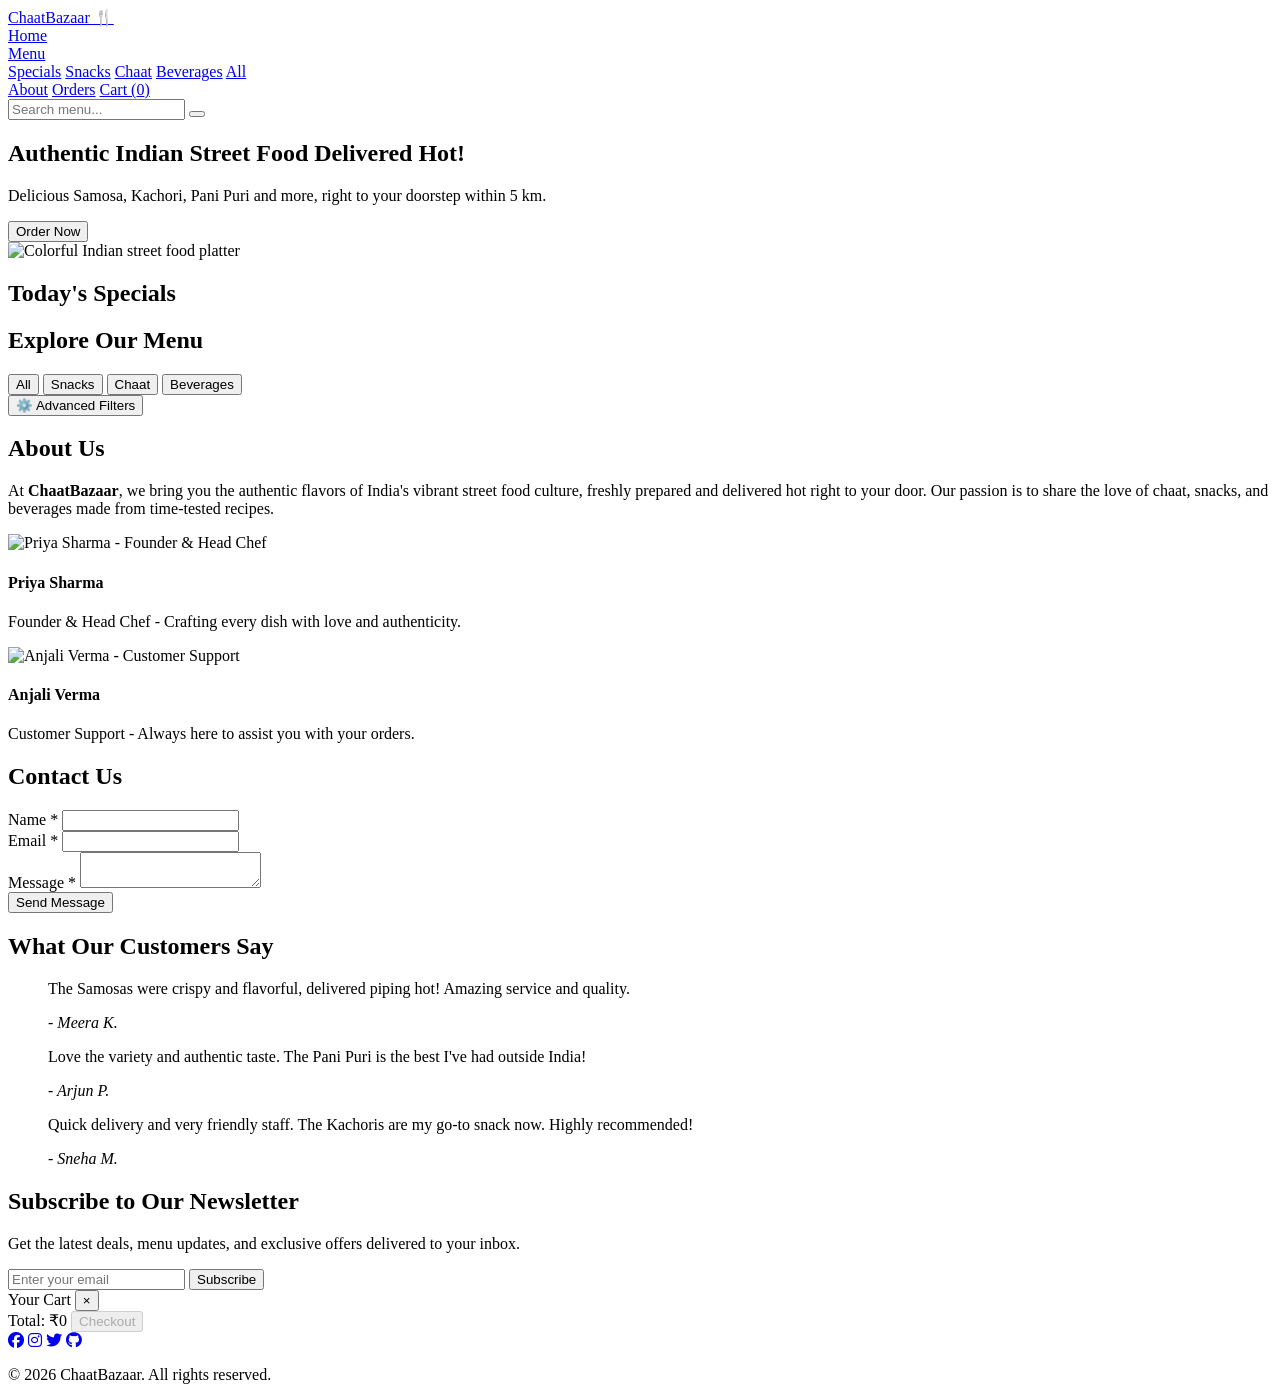
==== index.html @ 13a4870d "fix: resolve branding inconsistency in logo" ====
<!DOCTYPE html>
<html lang="en">
<head>
  <meta charset="UTF-8" />
  <meta name="viewport" content="width=device-width, initial-scale=1" />
  <title>ChaatBazaar 🍴 | Authentic Indian Street Food Delivered Hot</title>
  
  <!-- Google Fonts -->
  <link href="https://fonts.googleapis.com/css2?family=Poppins:wght@400;600;700&display=swap" rel="stylesheet" />
  <link rel="stylesheet" href="https://cdnjs.cloudflare.com/ajax/libs/font-awesome/6.5.1/css/all.min.css" />
  <link rel="stylesheet" href="css/style.css">
</head>
<body>

<!-- Header & Navigation -->
<header>
  <div class="header-inner container" role="banner">
    <a href="#" class="logo" aria-label="ChaatBazaar Home">ChaatBazaar 🍴</a>
    <nav role="navigation" aria-label="Primary Navigation">
      <a href="#hero" class="nav-link active" tabindex="0">Home</a>
      <div class="dropdown" tabindex="0" aria-haspopup="true" aria-expanded="false">
        <a href="#menu" class="dropdown-toggle nav-link">Menu</a>
        <div class="dropdown-menu" role="menu" aria-label="Menu Categories">
          <a href="#specials" role="menuitem" tabindex="-1" class="menu-filter" data-filter="Specials">Specials</a>
          <a href="#menu" role="menuitem" tabindex="-1" class="menu-filter" data-filter="Snacks">Snacks</a>
          <a href="#menu" role="menuitem" tabindex="-1" class="menu-filter" data-filter="Chaat">Chaat</a>
          <a href="#menu" role="menuitem" tabindex="-1" class="menu-filter" data-filter="Beverages">Beverages</a>
          <a href="#menu" role="menuitem" tabindex="-1" class="menu-filter" data-filter="All">All</a>
        </div>
      </div>
      <a href="#about" class="nav-link">About</a>
      <a href="orders.html" class="nav-link">Orders</a>
      <a href="#cart-sidebar" class="nav-link" id="cart-open-btn" aria-label="Open Cart">Cart (<span id="cart-count">0</span>)</a>
      <div class="search-bar" role="search">
        <input type="search" placeholder="Search menu..." aria-label="Search menu" id="search-input" autocomplete="off" />
        <button aria-label="Search" id="search-btn"></button>
        <div class="search-suggestions" id="search-suggestions" style="display: none;"></div>
      </div>
    </nav>
  </div>
</header>

<!-- Hero Section -->
<section id="hero" class="hero" role="region" aria-label="Hero Section">
  <div class="hero-content">
    <h1>Authentic Indian Street Food Delivered Hot!</h1>
    <p>Delicious Samosa, Kachori, Pani Puri and more, right to your doorstep within 5 km.</p>
    <button class="btn-primary" id="order-now-btn" aria-haspopup="true" aria-controls="menu">Order Now</button>
  </div>
  <div class="hero-image" aria-hidden="true">
    <img src="img/chaat.png" alt="Colorful Indian street food platter" />
  </div>
</section>

<!-- Specials Section -->
<section id="specials" class="specials" role="region" aria-label="Today's Specials">
  <h2 class="section-title">Today's Specials</h2>
  <div class="cards" id="specials-cards">
    <!-- Special cards will be injected here -->
  </div>
</section>

<!-- Menu Section -->
<section id="menu" class="menu" role="region" aria-label="Full Menu">
  <h2 class="section-title">Explore Our Menu</h2>
  <div class="filter-buttons" role="toolbar" aria-label="Filter menu categories">
    <button class="filter-btn active" data-filter="All" aria-pressed="true">All</button>
    <button class="filter-btn" data-filter="Snacks" aria-pressed="false">Snacks</button>
    <button class="filter-btn" data-filter="Chaat" aria-pressed="false">Chaat</button>
    <button class="filter-btn" data-filter="Beverages" aria-pressed="false">Beverages</button>
  </div>

  <div class="filter-toggle-container">
    <button class="btn-filter-toggle" id="filter-toggle-btn" aria-expanded="false" aria-controls="advanced-filters">
      <span>⚙️ Advanced Filters</span>
    </button>
  </div>

  <div class="advanced-filters" id="advanced-filters" style="display: none;">
    <div class="filter-grid">
      <!-- Price Range Slider -->
      <div class="filter-group">
        <label for="price-range-slider">Max Price: <span id="price-slider-val">₹100</span></label>
        <input type="range" id="price-range-slider" min="10" max="100" step="5" value="100" aria-valuemin="10" aria-valuemax="100" aria-valuenow="100" />
      </div>

      <!-- Spice Level Selector -->
      <div class="filter-group">
        <label for="spice-level-select">Spice Level</label>
        <select id="spice-level-select">
          <option value="All">All Spice Levels</option>
          <option value="Low">🌶️ Low</option>
          <option value="Medium">🌶️🌶️ Medium</option>
          <option value="High">🌶️🌶️🌶️ High</option>
        </select>
      </div>

      <!-- Rating Selector -->
      <div class="filter-group">
        <label for="rating-select">Minimum Rating</label>
        <select id="rating-select">
          <option value="All">All Ratings</option>
          <option value="4.6">⭐ 4.6+ Stars</option>
          <option value="4.8">⭐⭐ 4.8+ Stars</option>
          <option value="4.9">⭐⭐⭐ 4.9+ Stars</option>
        </select>
      </div>

      <!-- Dietary Preferences -->
      <div class="filter-group dietary-group">
        <label>Dietary Preferences</label>
        <div class="checkbox-container">
          <label class="custom-checkbox">
            <input type="checkbox" id="dietary-vegan" />
            <span class="checkbox-label">🌱 Vegan</span>
          </label>
          <label class="custom-checkbox">
            <input type="checkbox" id="dietary-gf" />
            <span class="checkbox-label">🌾 Gluten-Free</span>
          </label>
        </div>
      </div>
    </div>
    
    <!-- Reset Filters Button -->
    <div class="filter-actions">
      <button class="btn-reset-filters" id="reset-filters-btn">Reset All Filters</button>
    </div>
  </div>
  <div class="cards" id="menu-cards" aria-live="polite" aria-relevant="additions removals">
    <!-- Menu cards injected here -->
  </div>
</section>

<!-- About Section -->
<section id="about" class="about" role="region" aria-label="About ChaatBazaar">
  <div class="container">
    <h2>About Us</h2>
    <p>At <strong>ChaatBazaar</strong>, we bring you the authentic flavors of India's vibrant street food culture, freshly prepared and delivered hot right to your door. Our passion is to share the love of chaat, snacks, and beverages made from time-tested recipes.</p>
    <div class="team" aria-label="Meet our team">
      <article class="team-member" tabindex="0">
        <img src="https://randomuser.me/api/portraits/women/68.jpg" alt="Priya Sharma - Founder & Head Chef" />
        <h4>Priya Sharma</h4>
        <p>Founder & Head Chef - Crafting every dish with love and authenticity.</p>
      </article>
      <article class="team-member" tabindex="0">
        <img src="https://randomuser.me/api/portraits/women/45.jpg" alt="Anjali Verma - Customer Support" />
        <h4>Anjali Verma</h4>
        <p>Customer Support - Always here to assist you with your orders.</p>
      </article>
    </div>

    <!-- Contact Form -->
    <h2>Contact Us</h2>
    <form class="contact-form" id="contact-form" novalidate aria-label="Contact Form">
      <label for="name">Name <span class="required">*</span></label>
      <input type="text" id="name" name="name" required aria-required="true" minlength="2" />
      <div class="error-msg" id="error-name" aria-live="assertive"></div>

      <label for="email">Email <span class="required">*</span></label>
      <input type="email" id="email" name="email" required aria-required="true" />
      <div class="error-msg" id="error-email" aria-live="assertive"></div>

      <label for="message">Message <span class="required">*</span></label>
      <textarea id="message" name="message" required aria-required="true" minlength="10"></textarea>
      <div class="error-msg" id="error-message" aria-live="assertive"></div>

      <div class="form-success-msg" id="form-success" role="alert" aria-live="polite" style="display:none;">
        Your message has been sent. We'll get back to you soon.
      </div>
      <button type="submit" class="btn-submit">Send Message</button>
    </form>
  </div>
</section>

<!-- Testimonials -->
<section class="testimonials" role="region" aria-label="Customer Testimonials">
  <h2 class="section-title">What Our Customers Say</h2>
  <div class="testimonial-cards">
    <blockquote class="testimonial" tabindex="0">
      <p>The Samosas were crispy and flavorful, delivered piping hot! Amazing service and quality.</p>
      <cite class="author">- Meera K.</cite>
    </blockquote>
    <blockquote class="testimonial" tabindex="0">
      <p>Love the variety and authentic taste. The Pani Puri is the best I've had outside India!</p>
      <cite class="author">- Arjun P.</cite>
    </blockquote>
    <blockquote class="testimonial" tabindex="0">
      <p>Quick delivery and very friendly staff. The Kachoris are my go-to snack now. Highly recommended!</p>
      <cite class="author">- Sneha M.</cite>
    </blockquote>
  </div>
</section>

<!-- Newsletter Signup -->
<section class="newsletter" role="region" aria-label="Newsletter Signup">
  <h2>Subscribe to Our Newsletter</h2>
  <p>Get the latest deals, menu updates, and exclusive offers delivered to your inbox.</p>
  <form class="newsletter-form" id="newsletter-form" aria-label="Newsletter subscription form">
    <input type="email" id="newsletter-email" name="newsletter-email" placeholder="Enter your email" required aria-required="true" />
    <button type="submit" aria-label="Subscribe to newsletter">Subscribe</button>
  </form>
</section>

<!-- Cart Sidebar -->
<aside id="cart-sidebar" role="region" aria-label="Shopping Cart" aria-hidden="true">
  <div id="cart-header">
    Your Cart
    <button id="cart-close" aria-label="Close Cart">&times;</button>
  </div>
  <div id="cart-items" tabindex="0" aria-live="polite" aria-relevant="additions removals">
    <!-- Cart items injected here -->
  </div>
  <div id="cart-footer">
    <span id="cart-total">Total: ₹0</span>
    <button id="checkout-btn" disabled>Checkout</button>
  </div>
</aside>

<!-- Footer -->
<footer>
  <div class="social-icons">
    <a href="https://facebook.com" target="_blank" rel="noopener noreferrer" aria-label="Facebook"><i class="fa-brands fa-facebook"></i></a>
    <a href="https://instagram.com" target="_blank" rel="noopener noreferrer" aria-label="Instagram"><i class="fa-brands fa-instagram"></i></a>
    <a href="https://twitter.com" target="_blank" rel="noopener noreferrer" aria-label="Twitter"><i class="fa-brands fa-twitter"></i></a>
    <a href="https://github.com" target="_blank" rel="noopener noreferrer" aria-label="GitHub"><i class="fa-brands fa-github"></i></a>
  </div>
  <p>© 2026 ChaatBazaar. All rights reserved.</p>
</footer>

<script src="js/main.js"></script> 
</body>
</html>
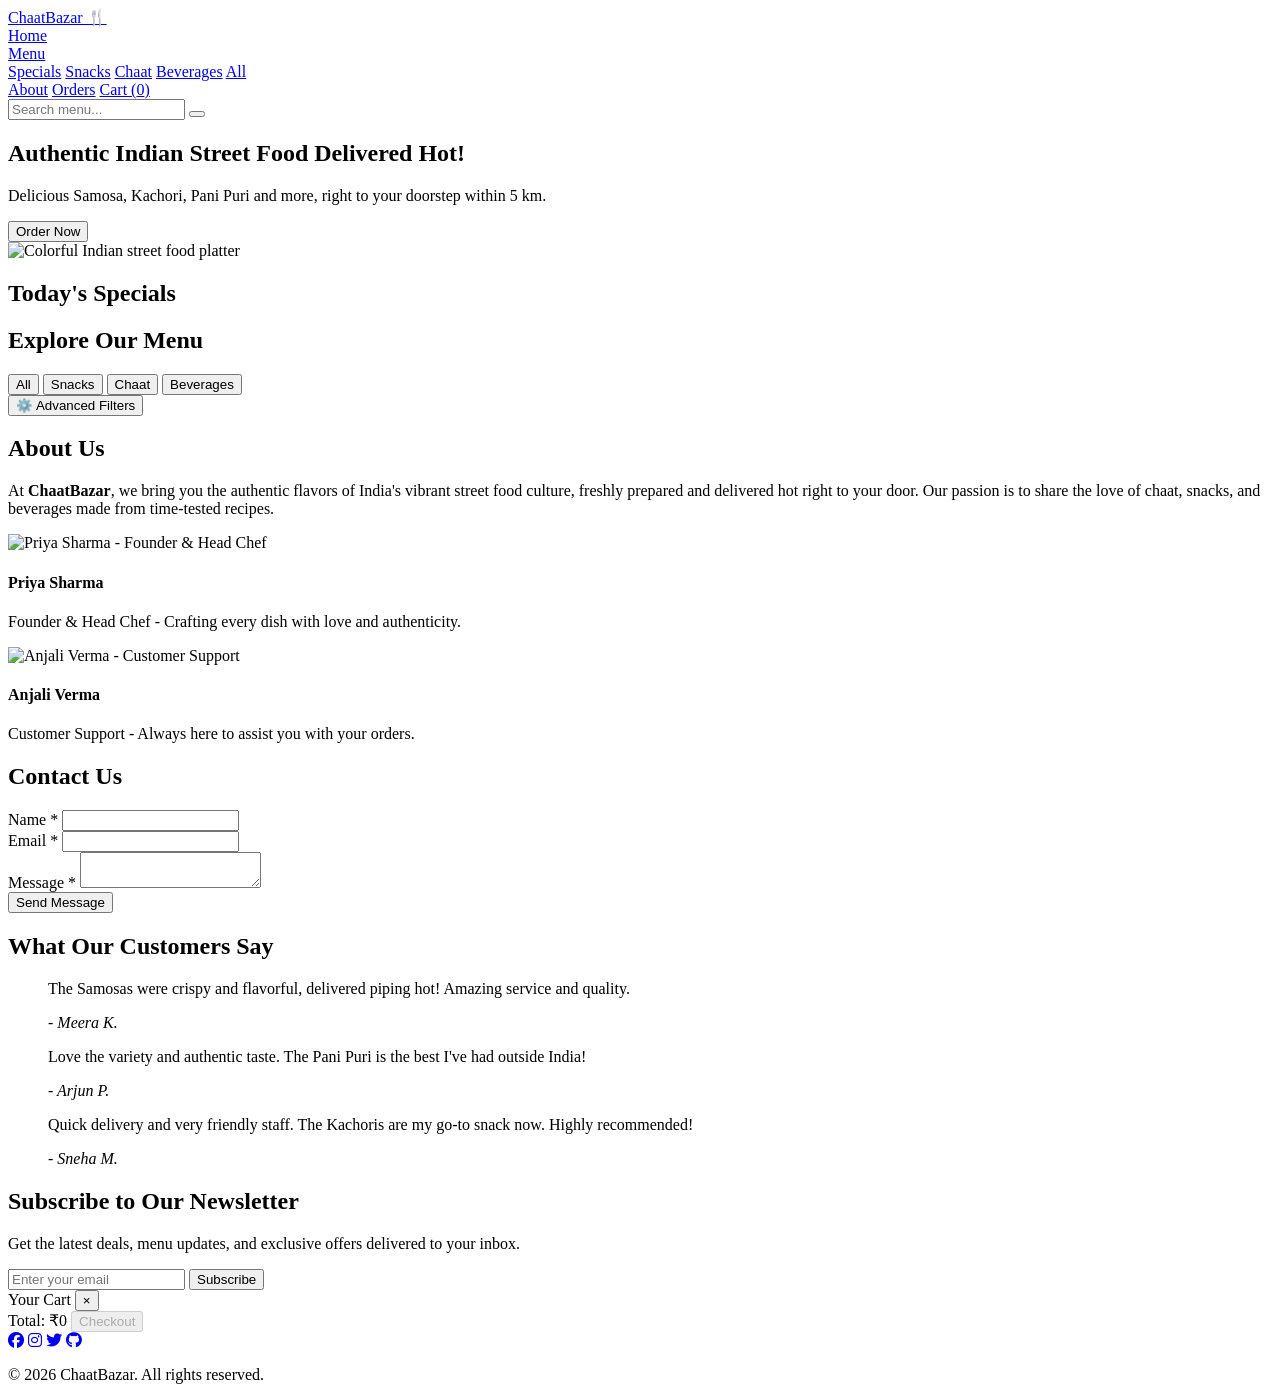
==== commit 9ed0e64c: "fix: enhance menu.html page and fix navigation links - Fix menu-container ID to menu-cards for prope" ====
--- a/index.html
+++ b/index.html
@@ -3,23 +3,24 @@
 <head>
   <meta charset="UTF-8" />
   <meta name="viewport" content="width=device-width, initial-scale=1" />
-  <title>ChaatBazaar 🍴 | Authentic Indian Street Food Delivered Hot</title>
+  <title>ChaatBazar 🍴 | Authentic Indian Street Food Delivered Hot</title>
   
   <!-- Google Fonts -->
   <link href="https://fonts.googleapis.com/css2?family=Poppins:wght@400;600;700&display=swap" rel="stylesheet" />
   <link rel="stylesheet" href="https://cdnjs.cloudflare.com/ajax/libs/font-awesome/6.5.1/css/all.min.css" />
   <link rel="stylesheet" href="css/style.css">
+  <link rel="icon" href="favicon.png" type="image/png" />
 </head>
 <body>
 
 <!-- Header & Navigation -->
 <header>
   <div class="header-inner container" role="banner">
-    <a href="#" class="logo" aria-label="ChaatBazaar Home">ChaatBazaar 🍴</a>
+    <a href="#" class="logo" aria-label="ChaatBazar Home">ChaatBazar 🍴</a>
     <nav role="navigation" aria-label="Primary Navigation">
       <a href="#hero" class="nav-link active" tabindex="0">Home</a>
       <div class="dropdown" tabindex="0" aria-haspopup="true" aria-expanded="false">
-        <a href="#menu" class="dropdown-toggle nav-link">Menu</a>
+        <a href="menu.html" class="dropdown-toggle nav-link">Menu</a>
         <div class="dropdown-menu" role="menu" aria-label="Menu Categories">
           <a href="#specials" role="menuitem" tabindex="-1" class="menu-filter" data-filter="Specials">Specials</a>
           <a href="#menu" role="menuitem" tabindex="-1" class="menu-filter" data-filter="Snacks">Snacks</a>
@@ -133,10 +134,10 @@
 </section>
 
 <!-- About Section -->
-<section id="about" class="about" role="region" aria-label="About ChaatBazaar">
+<section id="about" class="about" role="region" aria-label="About ChaatBazar">
   <div class="container">
     <h2>About Us</h2>
-    <p>At <strong>ChaatBazaar</strong>, we bring you the authentic flavors of India's vibrant street food culture, freshly prepared and delivered hot right to your door. Our passion is to share the love of chaat, snacks, and beverages made from time-tested recipes.</p>
+    <p>At <strong>ChaatBazar</strong>, we bring you the authentic flavors of India's vibrant street food culture, freshly prepared and delivered hot right to your door. Our passion is to share the love of chaat, snacks, and beverages made from time-tested recipes.</p>
     <div class="team" aria-label="Meet our team">
       <article class="team-member" tabindex="0">
         <img src="https://randomuser.me/api/portraits/women/68.jpg" alt="Priya Sharma - Founder & Head Chef" />
@@ -225,7 +226,7 @@
     <a href="https://twitter.com" target="_blank" rel="noopener noreferrer" aria-label="Twitter"><i class="fa-brands fa-twitter"></i></a>
     <a href="https://github.com" target="_blank" rel="noopener noreferrer" aria-label="GitHub"><i class="fa-brands fa-github"></i></a>
   </div>
-  <p>© 2026 ChaatBazaar. All rights reserved.</p>
+  <p>© 2026 ChaatBazar. All rights reserved.</p>
 </footer>
 
 <script src="js/main.js"></script> 
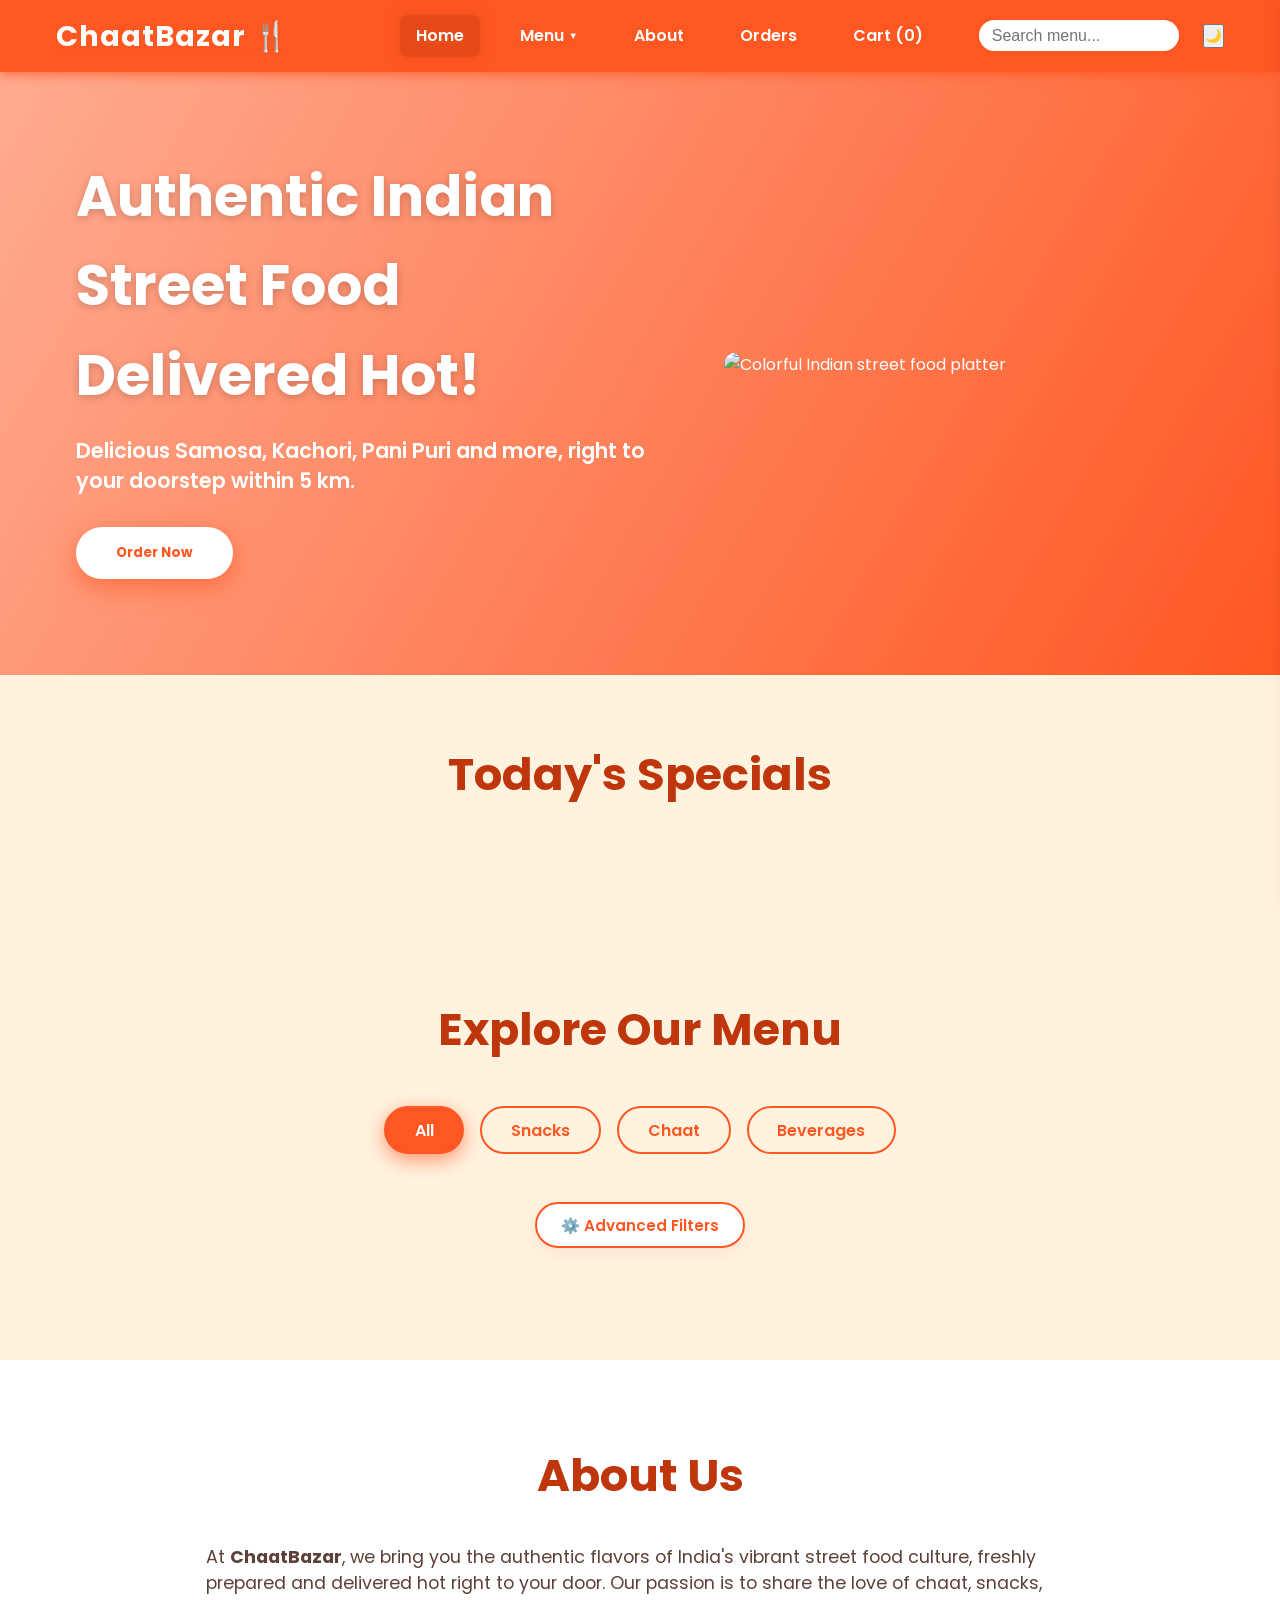
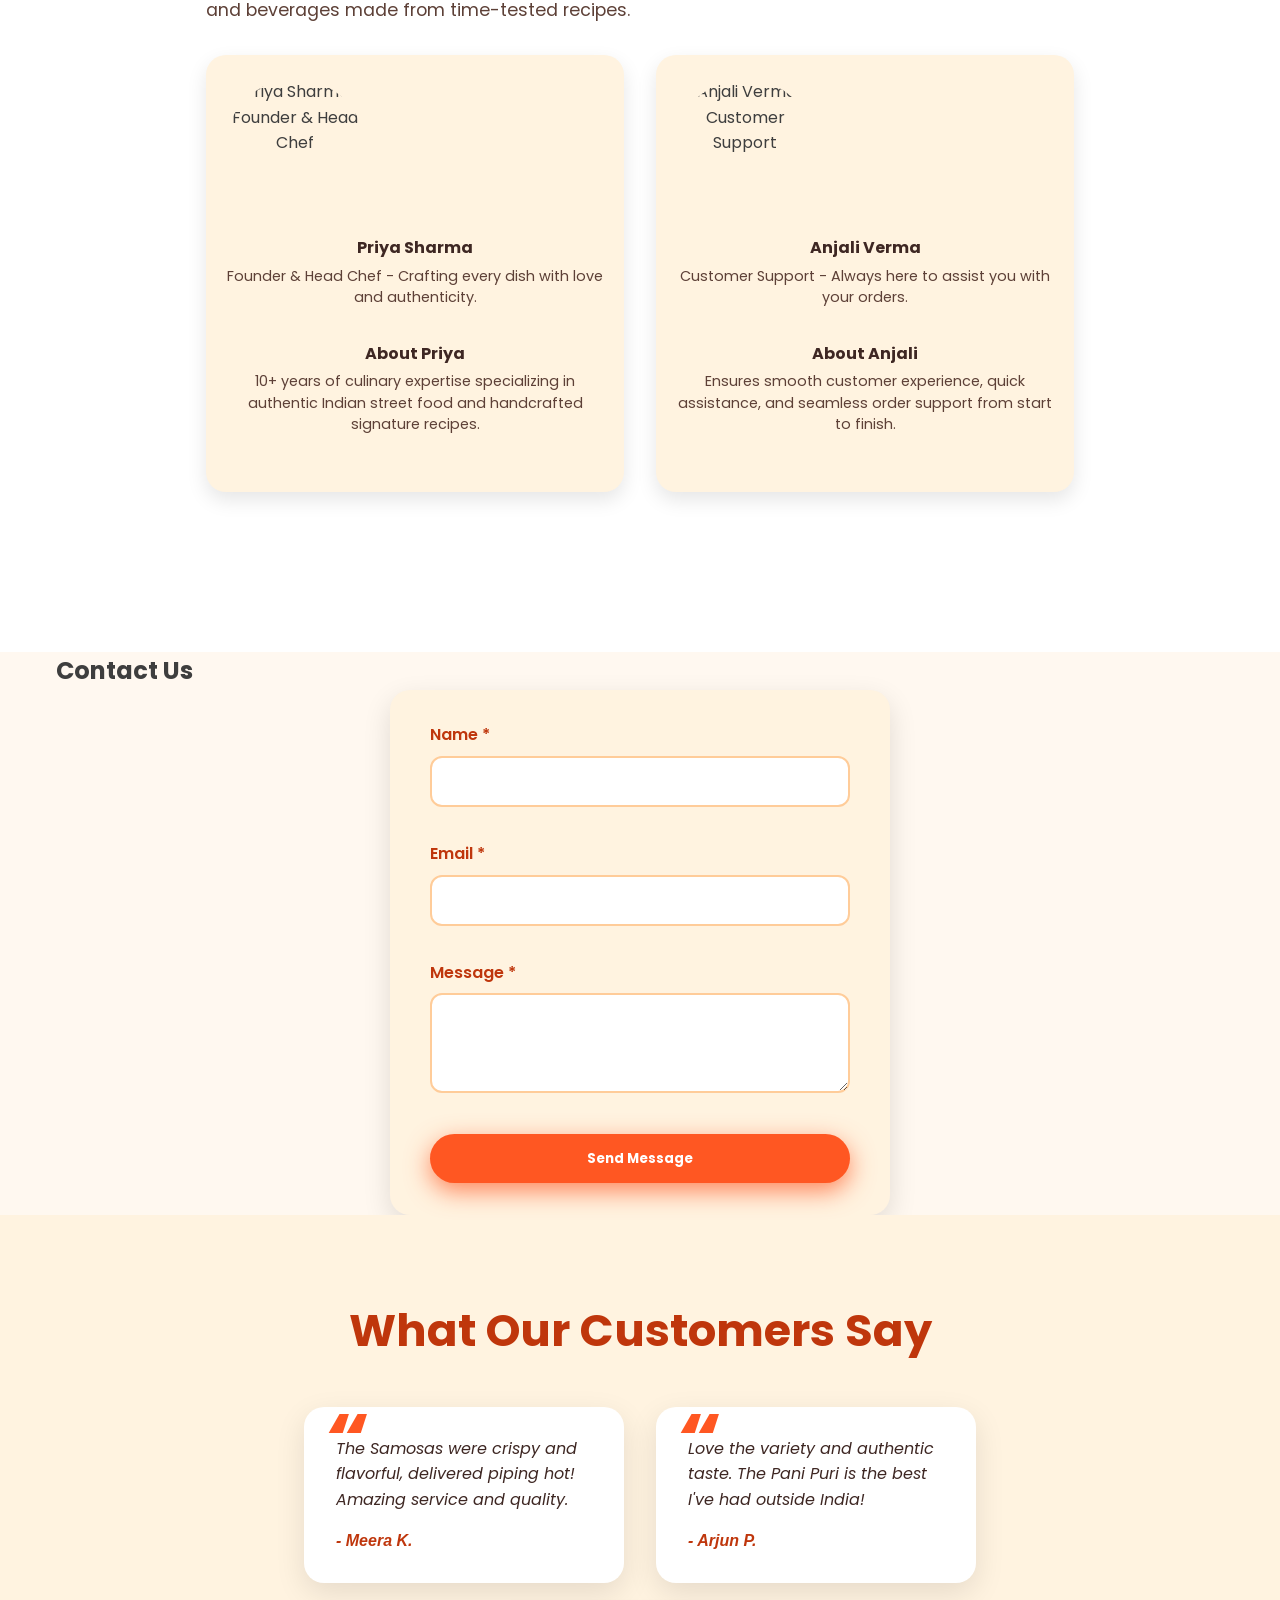
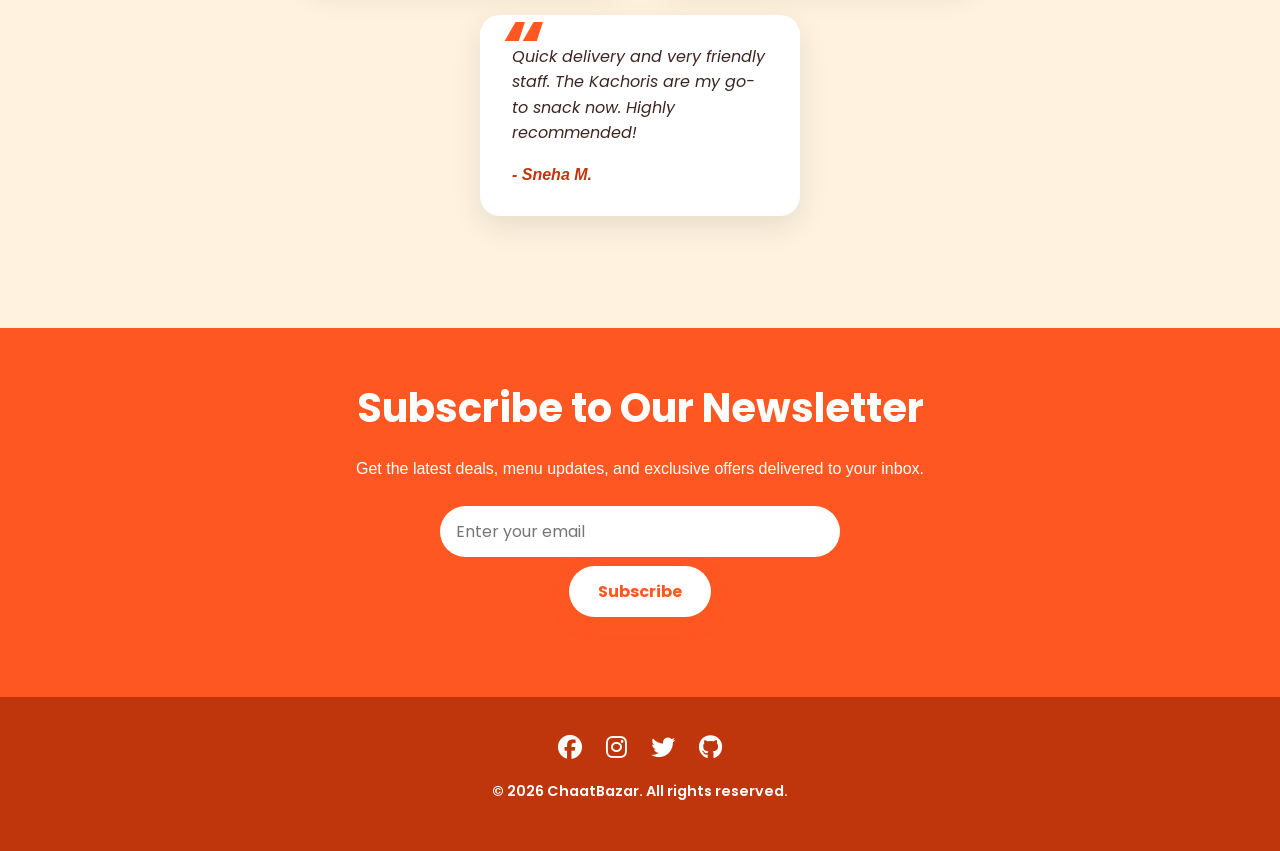
==== commit e9c2b7f2: "Merge pull request #295 from Premshaw23/fix/menu-data-loading Fix/menu data loading" ====
--- a/index.html
+++ b/index.html
@@ -1,234 +1,280 @@
-<!DOCTYPE html>
-<html lang="en">
-<head>
-  <meta charset="UTF-8" />
-  <meta name="viewport" content="width=device-width, initial-scale=1" />
-  <title>ChaatBazar 🍴 | Authentic Indian Street Food Delivered Hot</title>
-  
-  <!-- Google Fonts -->
-  <link href="https://fonts.googleapis.com/css2?family=Poppins:wght@400;600;700&display=swap" rel="stylesheet" />
-  <link rel="stylesheet" href="https://cdnjs.cloudflare.com/ajax/libs/font-awesome/6.5.1/css/all.min.css" />
-  <link rel="stylesheet" href="css/style.css">
-  <link rel="icon" href="favicon.png" type="image/png" />
-</head>
-<body>
-
-<!-- Header & Navigation -->
-<header>
-  <div class="header-inner container" role="banner">
-    <a href="#" class="logo" aria-label="ChaatBazar Home">ChaatBazar 🍴</a>
-    <nav role="navigation" aria-label="Primary Navigation">
-      <a href="#hero" class="nav-link active" tabindex="0">Home</a>
-      <div class="dropdown" tabindex="0" aria-haspopup="true" aria-expanded="false">
-        <a href="menu.html" class="dropdown-toggle nav-link">Menu</a>
-        <div class="dropdown-menu" role="menu" aria-label="Menu Categories">
-          <a href="#specials" role="menuitem" tabindex="-1" class="menu-filter" data-filter="Specials">Specials</a>
-          <a href="#menu" role="menuitem" tabindex="-1" class="menu-filter" data-filter="Snacks">Snacks</a>
-          <a href="#menu" role="menuitem" tabindex="-1" class="menu-filter" data-filter="Chaat">Chaat</a>
-          <a href="#menu" role="menuitem" tabindex="-1" class="menu-filter" data-filter="Beverages">Beverages</a>
-          <a href="#menu" role="menuitem" tabindex="-1" class="menu-filter" data-filter="All">All</a>
-        </div>
-      </div>
-      <a href="#about" class="nav-link">About</a>
-      <a href="orders.html" class="nav-link">Orders</a>
-      <a href="#cart-sidebar" class="nav-link" id="cart-open-btn" aria-label="Open Cart">Cart (<span id="cart-count">0</span>)</a>
-      <div class="search-bar" role="search">
-        <input type="search" placeholder="Search menu..." aria-label="Search menu" id="search-input" autocomplete="off" />
-        <button aria-label="Search" id="search-btn"></button>
-        <div class="search-suggestions" id="search-suggestions" style="display: none;"></div>
-      </div>
-    </nav>
-  </div>
-</header>
-
-<!-- Hero Section -->
-<section id="hero" class="hero" role="region" aria-label="Hero Section">
-  <div class="hero-content">
-    <h1>Authentic Indian Street Food Delivered Hot!</h1>
-    <p>Delicious Samosa, Kachori, Pani Puri and more, right to your doorstep within 5 km.</p>
-    <button class="btn-primary" id="order-now-btn" aria-haspopup="true" aria-controls="menu">Order Now</button>
-  </div>
-  <div class="hero-image" aria-hidden="true">
-    <img src="img/chaat.png" alt="Colorful Indian street food platter" />
-  </div>
-</section>
-
-<!-- Specials Section -->
-<section id="specials" class="specials" role="region" aria-label="Today's Specials">
-  <h2 class="section-title">Today's Specials</h2>
-  <div class="cards" id="specials-cards">
-    <!-- Special cards will be injected here -->
-  </div>
-</section>
-
-<!-- Menu Section -->
-<section id="menu" class="menu" role="region" aria-label="Full Menu">
-  <h2 class="section-title">Explore Our Menu</h2>
-  <div class="filter-buttons" role="toolbar" aria-label="Filter menu categories">
-    <button class="filter-btn active" data-filter="All" aria-pressed="true">All</button>
-    <button class="filter-btn" data-filter="Snacks" aria-pressed="false">Snacks</button>
-    <button class="filter-btn" data-filter="Chaat" aria-pressed="false">Chaat</button>
-    <button class="filter-btn" data-filter="Beverages" aria-pressed="false">Beverages</button>
-  </div>
-
-  <div class="filter-toggle-container">
-    <button class="btn-filter-toggle" id="filter-toggle-btn" aria-expanded="false" aria-controls="advanced-filters">
-      <span>⚙️ Advanced Filters</span>
-    </button>
-  </div>
-
-  <div class="advanced-filters" id="advanced-filters" style="display: none;">
-    <div class="filter-grid">
-      <!-- Price Range Slider -->
-      <div class="filter-group">
-        <label for="price-range-slider">Max Price: <span id="price-slider-val">₹100</span></label>
-        <input type="range" id="price-range-slider" min="10" max="100" step="5" value="100" aria-valuemin="10" aria-valuemax="100" aria-valuenow="100" />
-      </div>
-
-      <!-- Spice Level Selector -->
-      <div class="filter-group">
-        <label for="spice-level-select">Spice Level</label>
-        <select id="spice-level-select">
-          <option value="All">All Spice Levels</option>
-          <option value="Low">🌶️ Low</option>
-          <option value="Medium">🌶️🌶️ Medium</option>
-          <option value="High">🌶️🌶️🌶️ High</option>
-        </select>
-      </div>
-
-      <!-- Rating Selector -->
-      <div class="filter-group">
-        <label for="rating-select">Minimum Rating</label>
-        <select id="rating-select">
-          <option value="All">All Ratings</option>
-          <option value="4.6">⭐ 4.6+ Stars</option>
-          <option value="4.8">⭐⭐ 4.8+ Stars</option>
-          <option value="4.9">⭐⭐⭐ 4.9+ Stars</option>
-        </select>
-      </div>
-
-      <!-- Dietary Preferences -->
-      <div class="filter-group dietary-group">
-        <label>Dietary Preferences</label>
-        <div class="checkbox-container">
-          <label class="custom-checkbox">
-            <input type="checkbox" id="dietary-vegan" />
-            <span class="checkbox-label">🌱 Vegan</span>
-          </label>
-          <label class="custom-checkbox">
-            <input type="checkbox" id="dietary-gf" />
-            <span class="checkbox-label">🌾 Gluten-Free</span>
-          </label>
-        </div>
-      </div>
-    </div>
-    
-    <!-- Reset Filters Button -->
-    <div class="filter-actions">
-      <button class="btn-reset-filters" id="reset-filters-btn">Reset All Filters</button>
-    </div>
-  </div>
-  <div class="cards" id="menu-cards" aria-live="polite" aria-relevant="additions removals">
-    <!-- Menu cards injected here -->
-  </div>
-</section>
-
-<!-- About Section -->
-<section id="about" class="about" role="region" aria-label="About ChaatBazar">
-  <div class="container">
-    <h2>About Us</h2>
-    <p>At <strong>ChaatBazar</strong>, we bring you the authentic flavors of India's vibrant street food culture, freshly prepared and delivered hot right to your door. Our passion is to share the love of chaat, snacks, and beverages made from time-tested recipes.</p>
-    <div class="team" aria-label="Meet our team">
-      <article class="team-member" tabindex="0">
-        <img src="https://randomuser.me/api/portraits/women/68.jpg" alt="Priya Sharma - Founder & Head Chef" />
-        <h4>Priya Sharma</h4>
-        <p>Founder & Head Chef - Crafting every dish with love and authenticity.</p>
-      </article>
-      <article class="team-member" tabindex="0">
-        <img src="https://randomuser.me/api/portraits/women/45.jpg" alt="Anjali Verma - Customer Support" />
-        <h4>Anjali Verma</h4>
-        <p>Customer Support - Always here to assist you with your orders.</p>
-      </article>
-    </div>
-
-    <!-- Contact Form -->
-    <h2>Contact Us</h2>
-    <form class="contact-form" id="contact-form" novalidate aria-label="Contact Form">
-      <label for="name">Name <span class="required">*</span></label>
-      <input type="text" id="name" name="name" required aria-required="true" minlength="2" />
-      <div class="error-msg" id="error-name" aria-live="assertive"></div>
-
-      <label for="email">Email <span class="required">*</span></label>
-      <input type="email" id="email" name="email" required aria-required="true" />
-      <div class="error-msg" id="error-email" aria-live="assertive"></div>
-
-      <label for="message">Message <span class="required">*</span></label>
-      <textarea id="message" name="message" required aria-required="true" minlength="10"></textarea>
-      <div class="error-msg" id="error-message" aria-live="assertive"></div>
-
-      <div class="form-success-msg" id="form-success" role="alert" aria-live="polite" style="display:none;">
-        Your message has been sent. We'll get back to you soon.
-      </div>
-      <button type="submit" class="btn-submit">Send Message</button>
-    </form>
-  </div>
-</section>
-
-<!-- Testimonials -->
-<section class="testimonials" role="region" aria-label="Customer Testimonials">
-  <h2 class="section-title">What Our Customers Say</h2>
-  <div class="testimonial-cards">
-    <blockquote class="testimonial" tabindex="0">
-      <p>The Samosas were crispy and flavorful, delivered piping hot! Amazing service and quality.</p>
-      <cite class="author">- Meera K.</cite>
-    </blockquote>
-    <blockquote class="testimonial" tabindex="0">
-      <p>Love the variety and authentic taste. The Pani Puri is the best I've had outside India!</p>
-      <cite class="author">- Arjun P.</cite>
-    </blockquote>
-    <blockquote class="testimonial" tabindex="0">
-      <p>Quick delivery and very friendly staff. The Kachoris are my go-to snack now. Highly recommended!</p>
-      <cite class="author">- Sneha M.</cite>
-    </blockquote>
-  </div>
-</section>
-
-<!-- Newsletter Signup -->
-<section class="newsletter" role="region" aria-label="Newsletter Signup">
-  <h2>Subscribe to Our Newsletter</h2>
-  <p>Get the latest deals, menu updates, and exclusive offers delivered to your inbox.</p>
-  <form class="newsletter-form" id="newsletter-form" aria-label="Newsletter subscription form">
-    <input type="email" id="newsletter-email" name="newsletter-email" placeholder="Enter your email" required aria-required="true" />
-    <button type="submit" aria-label="Subscribe to newsletter">Subscribe</button>
-  </form>
-</section>
-
-<!-- Cart Sidebar -->
-<aside id="cart-sidebar" role="region" aria-label="Shopping Cart" aria-hidden="true">
-  <div id="cart-header">
-    Your Cart
-    <button id="cart-close" aria-label="Close Cart">&times;</button>
-  </div>
-  <div id="cart-items" tabindex="0" aria-live="polite" aria-relevant="additions removals">
-    <!-- Cart items injected here -->
-  </div>
-  <div id="cart-footer">
-    <span id="cart-total">Total: ₹0</span>
-    <button id="checkout-btn" disabled>Checkout</button>
-  </div>
-</aside>
-
-<!-- Footer -->
-<footer>
-  <div class="social-icons">
-    <a href="https://facebook.com" target="_blank" rel="noopener noreferrer" aria-label="Facebook"><i class="fa-brands fa-facebook"></i></a>
-    <a href="https://instagram.com" target="_blank" rel="noopener noreferrer" aria-label="Instagram"><i class="fa-brands fa-instagram"></i></a>
-    <a href="https://twitter.com" target="_blank" rel="noopener noreferrer" aria-label="Twitter"><i class="fa-brands fa-twitter"></i></a>
-    <a href="https://github.com" target="_blank" rel="noopener noreferrer" aria-label="GitHub"><i class="fa-brands fa-github"></i></a>
-  </div>
-  <p>© 2026 ChaatBazar. All rights reserved.</p>
-</footer>
-
-<script src="js/main.js"></script> 
-</body>
+<!DOCTYPE html>
+<html lang="en">
+<head>
+  <meta charset="UTF-8" />
+  <meta name="viewport" content="width=device-width, initial-scale=1" />
+  <title>ChaatBazar 🍴 | Authentic Indian Street Food Delivered Hot</title>
+  
+  <!-- Google Fonts -->
+  <link href="https://fonts.googleapis.com/css2?family=Poppins:wght@400;600;700&display=swap" rel="stylesheet" />
+  <link rel="stylesheet" href="https://cdnjs.cloudflare.com/ajax/libs/font-awesome/6.5.1/css/all.min.css" />
+  <link rel="stylesheet" href="css/style.css">
+  <link rel="icon" href="favicon.png" type="image/png" />
+</head>
+<body>
+
+<!-- Header & Navigation -->
+<header>
+  <div class="header-inner container" role="banner">
+    <a href="#" class="logo" aria-label="ChaatBazar Home">ChaatBazar 🍴</a>
+    <nav role="navigation" aria-label="Primary Navigation">
+      <a href="#hero" class="nav-link active" tabindex="0">Home</a>
+      <div class="dropdown" tabindex="0" aria-haspopup="true" aria-expanded="false">
+        <a href="menu.html" class="dropdown-toggle nav-link">Menu</a>
+        <div class="dropdown-menu" role="menu" aria-label="Menu Categories">
+          <a href="#specials" role="menuitem" tabindex="-1" class="menu-filter" data-filter="Specials">Specials</a>
+          <a href="#menu" role="menuitem" tabindex="-1" class="menu-filter" data-filter="Snacks">Snacks</a>
+          <a href="#menu" role="menuitem" tabindex="-1" class="menu-filter" data-filter="Chaat">Chaat</a>
+          <a href="#menu" role="menuitem" tabindex="-1" class="menu-filter" data-filter="Beverages">Beverages</a>
+          <a href="#menu" role="menuitem" tabindex="-1" class="menu-filter" data-filter="All">All</a>
+        </div>
+      </div>
+      <a href="#about" class="nav-link">About</a>
+      <a href="orders.html" class="nav-link">Orders</a>
+      <a href="#cart-sidebar" class="nav-link" id="cart-open-btn" aria-label="Open Cart">Cart (<span id="cart-count">0</span>)</a>
+      <div class="search-bar" role="search">
+        <input type="search" placeholder="Search menu..." aria-label="Search menu" id="search-input" autocomplete="off" />
+        <button aria-label="Search" id="search-btn"></button>
+        <div class="search-suggestions" id="search-suggestions" style="display: none;"></div>
+      </div>
+  <button id="theme-toggle" class="theme-toggle">🌙</button>
+    </nav>
+  </div>
+</header>
+
+<!-- Hero Section -->
+<section id="hero" class="hero" role="region" aria-label="Hero Section">
+  <div class="hero-content">
+    <h1>Authentic Indian Street Food Delivered Hot!</h1>
+    <p>Delicious Samosa, Kachori, Pani Puri and more, right to your doorstep within 5 km.</p>
+    <button class="btn-primary" id="order-now-btn" aria-haspopup="true" aria-controls="menu">Order Now</button>
+  </div>
+  <div class="hero-image" aria-hidden="true">
+    <img src="img/chaat.png" alt="Colorful Indian street food platter" />
+  </div>
+</section>
+
+<!-- Specials Section -->
+<section id="specials" class="specials" role="region" aria-label="Today's Specials">
+  <h2 class="section-title">Today's Specials</h2>
+  <div class="cards" id="specials-cards">
+    <!-- Special cards will be injected here -->
+  </div>
+</section>
+
+<!-- Recently Viewed Section -->
+<section id="recently-viewed" class="recently-viewed" role="region" aria-label="Recently Viewed Items" style="display: none;">
+  <h2 class="section-title">Recently Viewed</h2>
+  <div class="cards" id="recently-viewed-cards">
+    <!-- Recently viewed cards will be injected here -->
+  </div>
+</section>
+
+<!-- Menu Section -->
+<section id="menu" class="menu" role="region" aria-label="Full Menu">
+  <h2 class="section-title">Explore Our Menu</h2>
+  <div class="filter-buttons" role="toolbar" aria-label="Filter menu categories">
+    <button class="filter-btn active" data-filter="All" aria-pressed="true">All</button>
+    <button class="filter-btn" data-filter="Snacks" aria-pressed="false">Snacks</button>
+    <button class="filter-btn" data-filter="Chaat" aria-pressed="false">Chaat</button>
+    <button class="filter-btn" data-filter="Beverages" aria-pressed="false">Beverages</button>
+  </div>
+
+  <div class="filter-toggle-container">
+    <button class="btn-filter-toggle" id="filter-toggle-btn" aria-expanded="false" aria-controls="advanced-filters">
+      <span>⚙️ Advanced Filters</span>
+    </button>
+  </div>
+
+  <div class="advanced-filters" id="advanced-filters" style="display: none;">
+    <div class="filter-grid">
+      <!-- Price Range Slider -->
+      <div class="filter-group">
+        <label for="price-range-slider">Max Price: <span id="price-slider-val">₹100</span></label>
+        <input type="range" id="price-range-slider" min="10" max="100" step="5" value="100" aria-valuemin="10" aria-valuemax="100" aria-valuenow="100" />
+      </div>
+
+      <!-- Spice Level Selector -->
+      <div class="filter-group">
+        <label for="spice-level-select">Spice Level</label>
+        <select id="spice-level-select">
+          <option value="All">All Spice Levels</option>
+          <option value="Low">🌶️ Low</option>
+          <option value="Medium">🌶️🌶️ Medium</option>
+          <option value="High">🌶️🌶️🌶️ High</option>
+        </select>
+      </div>
+
+      <!-- Rating Selector -->
+      <div class="filter-group">
+        <label for="rating-select">Minimum Rating</label>
+        <select id="rating-select">
+          <option value="All">All Ratings</option>
+          <option value="4.6">⭐ 4.6+ Stars</option>
+          <option value="4.8">⭐⭐ 4.8+ Stars</option>
+          <option value="4.9">⭐⭐⭐ 4.9+ Stars</option>
+        </select>
+      </div>
+
+      <!-- Dietary Preferences -->
+      <div class="filter-group dietary-group">
+        <label>Dietary Preferences</label>
+        <div class="checkbox-container">
+          <label class="custom-checkbox">
+            <input type="checkbox" id="dietary-vegan" />
+            <span class="checkbox-label">🌱 Vegan</span>
+          </label>
+          <label class="custom-checkbox">
+            <input type="checkbox" id="dietary-gf" />
+            <span class="checkbox-label">🌾 Gluten-Free</span>
+          </label>
+        </div>
+      </div>
+    </div>
+    
+    <!-- Reset Filters Button -->
+    <div class="filter-actions">
+      <button class="btn-reset-filters" id="reset-filters-btn">Reset All Filters</button>
+    </div>
+  </div>
+  <div class="cards" id="menu-cards" aria-live="polite" aria-relevant="additions removals">
+    <!-- Menu cards injected here -->
+  </div>
+</section>
+
+<!-- About Section -->
+<!-- About Section -->
+<section id="about" class="about" role="region" aria-label="About ChaatBazar">
+  <div class="container">
+    <h2>About Us</h2>
+    <p>At <strong>ChaatBazar</strong>, we bring you the authentic flavors of India's vibrant street food culture, freshly prepared and delivered hot right to your door. Our passion is to share the love of chaat, snacks, and beverages made from time-tested recipes.</p>
+
+    <div class="team" aria-label="Meet our team">
+
+      <article class="team-member" tabindex="0">
+        <div class="team-member-inner">
+
+          <div class="team-member-front">
+            <img src="https://randomuser.me/api/portraits/women/68.jpg" alt="Priya Sharma - Founder & Head Chef" />
+            <h4>Priya Sharma</h4>
+            <p>Founder & Head Chef - Crafting every dish with love and authenticity.</p>
+          </div>
+
+          <div class="team-member-back">
+            <h4>About Priya</h4>
+            <p>10+ years of culinary expertise specializing in authentic Indian street food and handcrafted signature recipes.</p>
+          </div>
+
+        </div>
+      </article>
+
+      <article class="team-member" tabindex="0">
+        <div class="team-member-inner">
+
+          <div class="team-member-front">
+            <img src="https://randomuser.me/api/portraits/women/45.jpg" alt="Anjali Verma - Customer Support" />
+            <h4>Anjali Verma</h4>
+            <p>Customer Support - Always here to assist you with your orders.</p>
+          </div>
+
+          <div class="team-member-back">
+            <h4>About Anjali</h4>
+            <p>Ensures smooth customer experience, quick assistance, and seamless order support from start to finish.</p>
+          </div>
+
+        </div>
+      </article>
+
+    </div>
+  </div>
+</section>
+
+<!-- Contact Section -->
+<section class="contact" role="region" aria-label="Contact Us">
+  <div class="container">
+    <h2>Contact Us</h2>
+    <form class="contact-form" id="contact-form" novalidate aria-label="Contact Form">
+      <label for="name">Name <span class="required">*</span></label>
+      <input type="text" id="name" name="name" required aria-required="true" minlength="2" />
+      <div class="error-msg" id="error-name" aria-live="assertive"></div>
+
+      <label for="email">Email <span class="required">*</span></label>
+      <input type="email" id="email" name="email" required aria-required="true" />
+      <div class="error-msg" id="error-email" aria-live="assertive"></div>
+
+      <label for="message">Message <span class="required">*</span></label>
+      <textarea id="message" name="message" required aria-required="true" minlength="10"></textarea>
+      <div class="error-msg" id="error-message" aria-live="assertive"></div>
+
+      <div class="form-success-msg" id="form-success" role="alert" aria-live="polite" style="display:none;">
+        Your message has been sent. We'll get back to you soon.
+      </div>
+      <button type="submit" class="btn-submit">Send Message</button>
+    </form>
+  </div>
+</section>
+
+<!-- Testimonials -->
+<section class="testimonials" role="region" aria-label="Customer Testimonials">
+  <h2 class="section-title">What Our Customers Say</h2>
+  <div class="testimonial-cards">
+    <blockquote class="testimonial" tabindex="0">
+      <p>The Samosas were crispy and flavorful, delivered piping hot! Amazing service and quality.</p>
+      <cite class="author">- Meera K.</cite>
+    </blockquote>
+    <blockquote class="testimonial" tabindex="0">
+      <p>Love the variety and authentic taste. The Pani Puri is the best I've had outside India!</p>
+      <cite class="author">- Arjun P.</cite>
+    </blockquote>
+    <blockquote class="testimonial" tabindex="0">
+      <p>Quick delivery and very friendly staff. The Kachoris are my go-to snack now. Highly recommended!</p>
+      <cite class="author">- Sneha M.</cite>
+    </blockquote>
+  </div>
+</section>
+
+<!-- Newsletter Signup -->
+<section class="newsletter" role="region" aria-label="Newsletter Signup">
+  <h2>Subscribe to Our Newsletter</h2>
+  <p>Get the latest deals, menu updates, and exclusive offers delivered to your inbox.</p>
+  <form class="newsletter-form" id="newsletter-form" aria-label="Newsletter subscription form">
+    <input type="email" id="newsletter-email" name="newsletter-email" placeholder="Enter your email" required aria-required="true" />
+    <button type="submit" aria-label="Subscribe to newsletter">Subscribe</button>
+  </form>
+</section>
+
+<!-- Cart Sidebar -->
+<aside id="cart-sidebar" role="region" aria-label="Shopping Cart" aria-hidden="true">
+  <div id="cart-header">
+    Your Cart
+    <button id="cart-close" aria-label="Close Cart">&times;</button>
+  </div>
+  <div id="cart-items" tabindex="0" aria-live="polite" aria-relevant="additions removals">
+    <!-- Cart items injected here -->
+  </div>
+  <div id="cart-footer">
+    <span id="cart-total">Total: ₹0</span>
+    <button id="checkout-btn" disabled>Checkout</button>
+  </div>
+</aside>
+
+<!-- Footer -->
+<footer>
+  <div class="social-icons">
+    <a href="https://facebook.com" target="_blank" rel="noopener noreferrer" aria-label="Facebook"><i class="fa-brands fa-facebook"></i></a>
+    <a href="https://instagram.com" target="_blank" rel="noopener noreferrer" aria-label="Instagram"><i class="fa-brands fa-instagram"></i></a>
+    <a href="https://twitter.com" target="_blank" rel="noopener noreferrer" aria-label="Twitter"><i class="fa-brands fa-twitter"></i></a>
+    <a href="https://github.com" target="_blank" rel="noopener noreferrer" aria-label="GitHub"><i class="fa-brands fa-github"></i></a>
+  </div>
+  <p>© 2026 ChaatBazar. All rights reserved.</p>
+</footer>
+
+<div id="toast-notification" class="toast-notification"></div>
+<script src="js/cart-manager.js"></script>
+<script src="js/recently-viewed.js"></script>
+<script src="js/delivery-tracker.js"></script>
+<script src="js/geolocation.js"></script>
+<script src="js/sanitization.js"></script>
+<script src="js/main.js"></script>
+</body>
 </html>
--- a/css/style.css
+++ b/css/style.css
@@ -0,0 +1,1730 @@
+
+    * {
+      margin: 0; padding: 0; box-sizing: border-box;
+    }
+    html {
+      scroll-behavior: smooth;
+    }
+    body {
+      font-family: 'Poppins', sans-serif;
+      background: #fff8f0;
+      color: #3e3e3e;
+      line-height: 1.6;
+      font-size: 16px;
+      overflow-x: hidden;
+    }
+    a {
+      text-decoration: none;
+      color: inherit;
+    }
+    img {
+      max-width: 100%;
+      display: block;
+      border-radius: 12px;
+    }
+    button {
+      cursor: pointer;
+      font-family: inherit;
+    }
+
+    /* ===== Container ===== */
+    .container {
+      max-width: 1200px;
+      margin: 0 auto;
+      padding: 0 1rem;
+    }
+
+    /* ===== Header ===== */
+    header {
+      position: sticky;
+      top: 0;
+      z-index: 1000;
+      background: #ff5722;
+      box-shadow: 0 3px 10px rgb(255 87 34 / 0.7);
+      user-select: none;
+    }
+    .header-inner {
+      max-width: 1200px;
+      margin: 0 auto;
+      padding: 0.8rem 1rem;
+      display: flex;
+      align-items: center;
+      justify-content: space-between;
+    }
+    .logo {
+      font-weight: 700;
+      font-size: 1.8rem;
+      color: #fff;
+      letter-spacing: 1px;
+      user-select: none;
+    }
+    nav {
+      display: flex;
+      align-items: center;
+      gap: 1.5rem;
+      font-weight: 600;
+    }
+    nav a {
+      color: white;
+      padding: 0.5rem 1rem;
+      border-radius: 8px;
+      transition: background 0.3s ease;
+    }
+    nav a:hover,
+    nav a.active {
+      background: #e64a19;
+      box-shadow: 0 0 8px rgb(230 74 25 / 0.8);
+    }
+
+    /* ===== Dropdown Nav ===== */
+    .dropdown {
+      position: relative;
+    }
+    .dropdown-toggle {
+      display: flex;
+      align-items: center;
+      gap: 0.3rem;
+      user-select: none;
+    }
+    .dropdown-toggle::after {
+      content: "▼";
+      font-size: 0.6rem;
+      color: white;
+    }
+    .dropdown-menu {
+      position: absolute;
+      top: 2.8rem;
+      left: 0;
+      background: #ff5722;
+      border-radius: 8px;
+      min-width: 140px;
+      box-shadow: 0 6px 20px rgb(0 0 0 / 0.3);
+      opacity: 0;
+      visibility: hidden;
+      transform: translateY(10px);
+      transition: all 0.3s ease;
+      z-index: 10;
+    }
+    .dropdown-menu a {
+      display: block;
+      padding: 0.6rem 1rem;
+      color: white;
+      font-weight: 600;
+      border-radius: 8px;
+      transition: background 0.3s ease;
+    }
+    .dropdown-menu a:hover {
+      background: #e64a19;
+    }
+    .dropdown:hover .dropdown-menu,
+    .dropdown:focus-within .dropdown-menu {
+      opacity: 1;
+      visibility: visible;
+      transform: translateY(0);
+    }
+
+    /* ===== Search Bar ===== */
+    .search-bar {
+      position: relative;
+      margin-left: 1rem;
+    }
+    .search-bar input {
+      padding: 0.4rem 1.8rem 0.4rem 0.8rem;
+      border-radius: 20px;
+      border: none;
+      outline: none;
+      font-size: 1rem;
+      transition: box-shadow 0.3s ease;
+      width: 200px;
+    }
+    .search-bar input:focus {
+      box-shadow: 0 0 10px #ff5722;
+    }
+    .search-bar button {
+      position: absolute;
+      right: 6px;
+      top: 50%;
+      transform: translateY(-50%);
+      border: none;
+      background: transparent;
+      color: #ff5722;
+      font-size: 1.2rem;
+      user-select: none;
+    }
+
+    /* ===== Hero Section ===== */
+    .hero {
+      background: linear-gradient(120deg, #ffab91, #ff5722);
+      color: white;
+      padding: 5rem 1rem 6rem;
+      display: flex;
+      justify-content: center;
+      align-items: center;
+      gap: 3rem;
+      flex-wrap: wrap;
+    }
+    .hero-content {
+      flex: 1 1 400px;
+      max-width: 600px;
+    }
+    .hero-content h1 {
+      font-size: 3.5rem;
+      font-weight: 700;
+      margin-bottom: 1rem;
+      text-shadow: 0 2px 8px rgba(0,0,0,0.2);
+      user-select: none;
+    }
+    .hero-content p {
+      font-size: 1.3rem;
+      margin-bottom: 2rem;
+      font-weight: 600;
+      user-select: text;
+      line-height: 1.4;
+    }
+    .btn-primary {
+      background: #fff;
+      color: #ff5722;
+      font-weight: 700;
+      padding: 1rem 2.5rem;
+      border-radius: 50px;
+      box-shadow: 0 8px 25px rgb(255 87 34 / 0.6);
+      border: none;
+      transition: background 0.3s ease, color 0.3s ease;
+      user-select: none;
+    }
+    .btn-primary:hover {
+      background: #e64a19;
+      color: white;
+      box-shadow: 0 10px 30px rgb(230 74 25 / 0.8);
+    }
+    .hero-image {
+      flex: 1 1 400px;
+      max-width: 480px;
+      border-radius: 25px;
+      overflow: hidden;
+    }
+    .hero-image img {
+      width: 100%;
+      height: auto;
+      display: block;
+      user-select: none;
+    }
+
+    /* ===== Specials & Menu Section ===== */
+    section.specials,
+    section.menu,
+    section.recently-viewed {
+      padding: 4rem 1rem 5rem;
+      background: #fff3e0;
+    }
+    .section-title {
+      text-align: center;
+      font-size: 2.8rem;
+      font-weight: 700;
+      color: #bf360c;
+      margin-bottom: 2.5rem;
+      user-select: none;
+    }
+    .cards {
+      display: flex;
+      flex-wrap: wrap;
+      gap: 2rem;
+      justify-content: center;
+    }
+    .menu-container {
+      display: grid;
+      grid-template-columns: repeat(auto-fill, minmax(260px, 1fr));
+      gap: 2rem;
+      justify-content: center;
+      justify-items: center;
+      width: 100%;
+      margin-top: 2rem;
+    }
+    .card {
+      background: white;
+      border-radius: 20px;
+      box-shadow: 0 8px 30px rgb(0 0 0 / 0.12);
+      width: 260px;
+      display: flex;
+      flex-direction: column;
+      align-items: center;
+      padding: 1rem 1rem 1.8rem;
+      transition: transform 0.3s ease, box-shadow 0.3s ease;
+      user-select: none;
+      cursor: default;
+    }
+    .card:hover {
+      transform: translateY(-8px);
+      box-shadow: 0 15px 35px rgb(0 0 0 / 0.2);
+    }
+    .add-btn{
+      background-color: green;
+      padding: 3px 8px;
+      border-radius: 15px;
+      color: white;
+      border: none;
+    }
+    .card img {
+      border-radius: 15px;
+      height: 170px;
+      object-fit: cover;
+      margin-bottom: 1rem;
+      pointer-events: none;
+      user-select: none;
+    }
+    .card h3 {
+      font-size: 1.4rem;
+      font-weight: 700;
+      margin-bottom: 0.6rem;
+      color: #3e2723;
+      user-select: text;
+    }
+    .card p.price {
+      font-weight: 600;
+      color: #bf360c;
+      margin-bottom: 1rem;
+      user-select: text;
+    }
+    .card p.description {
+      font-size: 0.9rem;
+      color: #5d4037;
+      margin-bottom: 1.3rem;
+      text-align: center;
+      user-select: text;
+    }
+    .btn-add {
+      background: #ff5722;
+      color: white;
+      border-radius: 40px;
+      padding: 0.5rem 1.8rem;
+      border: none;
+      font-weight: 700;
+      font-size: 1rem;
+      box-shadow: 0 6px 15px rgb(255 87 34 / 0.6);
+      user-select: none;
+      transition: background 0.3s ease;
+    }
+    .btn-add:hover {
+      background: #e64a19;
+      box-shadow: 0 8px 20px rgb(230 74 25 / 0.8);
+    }
+
+    /* ===== Menu Filters ===== */
+    .filter-buttons {
+      display: flex;
+      justify-content: center;
+      gap: 1rem;
+      margin-bottom: 3rem;
+      flex-wrap: wrap;
+      user-select: none;
+    }
+    .filter-btn {
+      background: #fff3e0;
+      border: 2px solid #ff5722;
+      color: #ff5722;
+      padding: 0.6rem 1.8rem;
+      border-radius: 50px;
+      font-weight: 600;
+      font-size: 1rem;
+      transition: all 0.3s ease;
+    }
+    .filter-btn.active,
+    .filter-btn:hover {
+      background: #ff5722;
+      color: white;
+      box-shadow: 0 6px 20px rgb(255 87 34 / 0.6);
+    }
+
+    /* ===== Cart Sidebar ===== */
+    #cart-sidebar {
+      position: fixed;
+      top: 0;
+      right: -400px;
+      width: 380px;
+      height: 100vh;
+      background: #fff3e0;
+      box-shadow: -6px 0 25px rgb(0 0 0 / 0.25);
+      transition: right 0.4s ease;
+      display: flex;
+      flex-direction: column;
+      z-index: 1500;
+      user-select: none;
+    }
+    #cart-sidebar.open {
+      right: 0;
+    }
+    #cart-header {
+      background: #ff5722;
+      color: white;
+      padding: 1.3rem 1.5rem;
+      font-weight: 700;
+      font-size: 1.4rem;
+      display: flex;
+      justify-content: space-between;
+      align-items: center;
+    }
+    #cart-close {
+      background: transparent;
+      border: none;
+      color: white;
+      font-size: 1.6rem;
+      font-weight: 900;
+      cursor: pointer;
+      user-select: none;
+    }
+    #cart-items {
+      flex-grow: 1;
+      overflow-y: auto;
+      padding: 1rem 1.5rem;
+    }
+    .cart-item {
+      display: flex;
+      gap: 1rem;
+      margin-bottom: 1.4rem;
+      border-radius: 15px;
+      background: white;
+      box-shadow: 0 6px 18px rgb(0 0 0 / 0.1);
+      padding: 1rem;
+      align-items: center;
+    }
+    .cart-item img {
+      width: 80px;
+      height: 60px;
+      border-radius: 12px;
+      object-fit: cover;
+      user-select: none;
+    }
+    .cart-item-info {
+      flex: 1;
+      user-select: text;
+    }
+    .cart-item-info h4 {
+      font-weight: 700;
+      color: #3e2723;
+      margin-bottom: 0.3rem;
+    }
+    .cart-item-info p {
+      color: #5d4037;
+      font-size: 0.9rem;
+      margin-bottom: 0.5rem;
+    }
+    .qty-controls {
+      display: flex;
+      gap: 0.4rem;
+      align-items: center;
+      font-weight: 700;
+      user-select: none;
+    }
+    .qty-controls button {
+      background: #ff5722;
+      color: white;
+      border: none;
+      padding: 0.3rem 0.7rem;
+      font-size: 1.1rem;
+      border-radius: 5px;
+      transition: background 0.3s ease;
+      cursor: pointer;
+    }
+    .qty-controls button:hover {
+      background: #e64a19;
+    }
+    .qty-controls span {
+      min-width: 24px;
+      text-align: center;
+      font-size: 1rem;
+      user-select: none;
+    }
+    .cart-item-remove {
+      background: transparent;
+      border: none;
+      color: #bf360c;
+      font-weight: 700;
+      cursor: pointer;
+      font-size: 0.95rem;
+      user-select: none;
+      transition: color 0.3s ease;
+    }
+    .cart-item-remove:hover {
+      color: #e64a19;
+    }
+    #cart-footer {
+      padding: 1rem 1.5rem;
+      border-top: 2px solid #ff5722;
+      font-weight: 700;
+      font-size: 1.3rem;
+      color: #bf360c;
+      display: flex;
+      justify-content: space-between;
+      align-items: center;
+    }
+    #checkout-btn {
+      background: #ff5722;
+      border: none;
+      padding: 0.7rem 2rem;
+      border-radius: 50px;
+      font-weight: 700;
+      color: white;
+      box-shadow: 0 8px 25px rgb(255 87 34 / 0.7);
+      transition: background 0.3s ease;
+      user-select: none;
+    }
+    #checkout-btn:hover:not(:disabled) {
+      background: #e64a19;
+      box-shadow: 0 10px 30px rgb(230 74 25 / 0.9);
+    }
+    #checkout-btn:disabled {
+      background: #ffb399;
+      cursor: not-allowed;
+      box-shadow: none;
+    }
+
+    /* ===== About Section ===== */
+    section.about {
+      padding: 5rem 1rem 7rem;
+      background: white;
+      color: #3e3e3e;
+      user-select: text;
+    }
+    .about .container {
+      max-width: 900px;
+      margin: 0 auto;
+    }
+    .about h2 {
+      font-size: 2.8rem;
+      font-weight: 700;
+      color: #bf360c;
+      margin-bottom: 2rem;
+      text-align: center;
+      user-select: none;
+    }
+    .about p {
+      font-size: 1.1rem;
+      line-height: 1.5;
+      color: #5d4037;
+      margin-bottom: 2rem;
+    }
+    .team {
+      display: flex;
+      gap: 2rem;
+      justify-content: center;
+      flex-wrap: wrap;
+      margin-bottom: 3rem;
+    }
+    .team-member {
+      flex: 1 1 220px;
+      background: #fff3e0;
+      border-radius: 20px;
+      box-shadow: 0 8px 20px rgb(0 0 0 / 0.1);
+      padding: 1.5rem 1.2rem;
+      text-align: center;
+      user-select: none;
+      transition: box-shadow 0.3s ease;
+    }
+    .team-member:hover {
+      box-shadow: 0 12px 28px rgb(0 0 0 / 0.15);
+    }
+    .team-member img {
+      width: 140px;
+      height: 140px;
+      border-radius: 50%;
+      margin-bottom: 1rem;
+      object-fit: cover;
+      user-select: none;
+    }
+    .team-member h4 {
+      font-weight: 700;
+      margin-bottom: 0.3rem;
+      color: #3e2723;
+    }
+    .team-member p {
+      font-size: 0.9rem;
+      color: #5d4037;
+      user-select: text;
+    }
+
+    /* ===== Contact Form ===== */
+    form.contact-form {
+      max-width: 500px;
+      margin: 0 auto;
+      background: #fff3e0;
+      padding: 2rem 2.5rem;
+      border-radius: 20px;
+      box-shadow: 0 10px 28px rgb(0 0 0 / 0.12);
+      user-select: text;
+    }
+    form.contact-form label {
+      display: block;
+      margin-bottom: 0.5rem;
+      font-weight: 600;
+      color: #bf360c;
+      user-select: none;
+    }
+    form.contact-form input,
+    form.contact-form textarea {
+      width: 100%;
+      padding: 0.7rem 1rem;
+      border-radius: 12px;
+      border: 2px solid #ffcc99;
+      font-size: 1rem;
+      margin-bottom: 1.3rem;
+      font-family: inherit;
+      resize: vertical;
+      transition: border-color 0.3s ease;
+      user-select: text;
+    }
+    form.contact-form input:focus,
+    form.contact-form textarea:focus {
+      border-color: #ff5722;
+      outline: none;
+    }
+    form.contact-form textarea {
+      min-height: 100px;
+    }
+    .error-msg {
+      font-size: 0.85rem;
+      color: #c0392b;
+      margin-top: -1rem;
+      margin-bottom: 0.8rem;
+      min-height: 1rem;
+      display: block;
+      user-select: none;
+    }
+    .form-success-msg {
+      margin-top: 0.8rem;
+      margin-bottom: 1rem;
+      padding: 0.8rem 1rem;
+      background-color: #e8f5e9;
+      color: #2e7d32;
+      border-left: 4px solid #43a047;
+      border-radius: 8px;
+      font-size: 0.95rem;
+      font-weight: 600;
+      animation: fadeInDown 0.4s ease;
+    }
+    @keyframes fadeInDown {
+      from { opacity: 0; transform: translateY(-8px); }
+      to   { opacity: 1; transform: translateY(0); }
+    }
+    .btn-submit {
+      background: #ff5722;
+      color: white;
+      font-weight: 700;
+      padding: 0.9rem 2rem;
+      border-radius: 50px;
+      border: none;
+      box-shadow: 0 8px 25px rgb(255 87 34 / 0.7);
+      transition: background 0.3s ease;
+      user-select: none;
+      width: 100%;
+    }
+    .btn-submit:hover {
+      background: #e64a19;
+    }
+
+    /* ===== Testimonials ===== */
+    section.testimonials {
+      padding: 5rem 1rem 7rem;
+      background: #fff3e0;
+      color: #3e2723;
+      user-select: none;
+    }
+    .testimonial-cards {
+      max-width: 900px;
+      margin: 0 auto;
+      display: flex;
+      gap: 2rem;
+      flex-wrap: wrap;
+      justify-content: center;
+    }
+    .testimonial {
+      background: white;
+      padding: 1.8rem 2rem;
+      border-radius: 20px;
+      box-shadow: 0 10px 30px rgb(0 0 0 / 0.1);
+      max-width: 320px;
+      position: relative;
+      font-style: italic;
+      user-select: text;
+    }
+    .testimonial::before {
+      content: "“";
+      position: absolute;
+      font-size: 4rem;
+      top: -20px;
+      left: 20px;
+      color: #ff5722;
+      font-weight: 900;
+      user-select: none;
+    }
+    .testimonial p {
+      margin-bottom: 1rem;
+    }
+    .testimonial .author {
+      font-weight: 700;
+      text-align: right;
+      color: #bf360c;
+      user-select: text;
+    }
+
+    /* ===== Newsletter Signup ===== */
+    section.newsletter {
+      background: #ff5722;
+      color: white;
+      padding: 3rem 1rem 5rem;
+      text-align: center;
+      user-select: none;
+    }
+    section.newsletter h2 {
+      font-weight: 700;
+      font-size: 2.5rem;
+      margin-bottom: 1rem;
+    }
+    section.newsletter p {
+      font-weight: 500;
+      margin-bottom: 1.5rem;
+    }
+    .newsletter-form {
+      max-width: 400px;
+      margin: 0 auto;
+      display: flex;
+      gap: 0.6rem;
+      justify-content: center;
+      flex-wrap: wrap;
+    }
+    .newsletter-form input {
+      padding: 0.8rem 1rem;
+      border-radius: 40px;
+      border: none;
+      flex-grow: 1;
+      font-size: 1rem;
+      outline: none;
+      font-family: inherit;
+    }
+    .newsletter-form button {
+      padding: 0.8rem 1.8rem;
+      background: #fff;
+      border: none;
+      border-radius: 40px;
+      color: #ff5722;
+      font-weight: 700;
+      box-shadow: 0 6px 15px rgb(255 87 34 / 0.8);
+      transition: background 0.3s ease;
+      user-select: none;
+      font-size: 1rem;
+      cursor: pointer;
+    }
+    .newsletter-form button:hover {
+      background: #fbe9e7;
+    }
+
+    /* ===== Footer ===== */
+    footer {
+      background: #bf360c;
+      color: white;
+      text-align: center;
+      padding: 2rem 1rem;
+      user-select: none;
+    }
+    footer p {
+      font-weight: 600;
+      margin-bottom: 1rem;
+      font-size: 0.9rem;
+    }
+    .social-icons {
+      display: flex;
+      justify-content: center;
+      gap: 1.5rem;
+      margin-bottom: 0.8rem;
+    }
+    .social-icons a {
+      color: white;
+      font-size: 1.5rem;
+      transition: color 0.3s ease;
+    }
+    .social-icons a:hover {
+      color: #ffccbc;
+    }
+
+    /* ===== Responsive ===== */
+    @media (max-width: 1024px) {
+      .hero {
+        flex-direction: column;
+        padding: 4rem 1rem 5rem;
+      }
+      .hero-content,
+      .hero-image {
+        max-width: 100%;
+      }
+      nav {
+        gap: 1rem;
+      }
+      #cart-sidebar {
+        width: 100%;
+        max-width: 400px;
+      }
+    }
+    @media (max-width: 600px) {
+      .cards {
+        flex-direction: column;
+        align-items: center;
+      }
+      .team {
+        flex-direction: column;
+        align-items: center;
+      }
+      .testimonial-cards {
+        flex-direction: column;
+        align-items: center;
+      }
+      .search-bar input {
+        width: 130px;
+      }
+      .filter-buttons {
+        gap: 0.8rem;
+      }
+    }
+
+    /* ===== Mobile Navbar Fix ===== */
+@media (max-width: 480px) {
+
+  .header-inner {
+    flex-direction: column;
+    align-items: center;
+    gap: 0.8rem;
+    padding: 1rem;
+  }
+
+  .logo {
+    font-size: 1.5rem;
+    text-align: center;
+  }
+
+  nav {
+    width: 100%;
+    justify-content: center;
+    flex-wrap: wrap;
+    gap: 0.5rem;
+  }
+
+  nav a {
+    padding: 0.4rem 0.7rem;
+    font-size: 0.9rem;
+  }
+
+  .search-bar {
+    margin-left: 0;
+    width: 100%;
+    display: flex;
+    justify-content: center;
+  }
+
+  .search-bar input {
+    width: 100%;
+    max-width: 220px;
+  }
+}
+
+/* ===== Skeleton UI ===== */
+
+/* Base skeleton element */
+.skeleton {
+  background: linear-gradient(
+    90deg,
+    #f0e0d0 25%,
+    #ffe0c8 50%,
+    #f0e0d0 75%
+  );
+  background-size: 200% 100%;
+  animation: shimmer 1.5s infinite;
+  border-radius: 8px;
+  display: block;
+}
+
+@keyframes shimmer {
+  0%   { background-position: 200% 0; }
+  100% { background-position: -200% 0; }
+}
+
+/* Skeleton Card — mirrors .card layout exactly */
+.skeleton-card {
+  background: white;
+  border-radius: 20px;
+  box-shadow: 0 8px 30px rgb(0 0 0 / 0.12);
+  width: 260px;
+  display: flex;
+  flex-direction: column;
+  align-items: center;
+  padding: 1rem 1rem 1.8rem;
+  gap: 0.8rem;
+}
+
+.skeleton-card .sk-image {
+  width: 100%;
+  height: 170px;
+  border-radius: 15px;
+}
+
+.skeleton-card .sk-title {
+  width: 70%;
+  height: 20px;
+  border-radius: 6px;
+}
+
+.skeleton-card .sk-desc-line {
+  height: 13px;
+  border-radius: 6px;
+}
+
+.skeleton-card .sk-desc-line:nth-child(1) { width: 90%; }
+.skeleton-card .sk-desc-line:nth-child(2) { width: 75%; }
+
+.skeleton-card .sk-price {
+  width: 40%;
+  height: 16px;
+  border-radius: 6px;
+  margin-top: 0.2rem;
+}
+
+.skeleton-card .sk-btn {
+  width: 120px;
+  height: 38px;
+  border-radius: 40px;
+  margin-top: 0.4rem;
+}
+
+/* Skeleton Cart Item — mirrors .cart-item layout */
+.skeleton-cart-item {
+  display: flex;
+  gap: 1rem;
+  margin-bottom: 1.4rem;
+  border-radius: 15px;
+  background: white;
+  box-shadow: 0 6px 18px rgb(0 0 0 / 0.1);
+  padding: 1rem;
+  align-items: center;
+}
+
+.skeleton-cart-item .sk-thumb {
+  width: 80px;
+  height: 60px;
+  border-radius: 12px;
+  flex-shrink: 0;
+}
+
+.skeleton-cart-item .sk-lines {
+  flex: 1;
+  display: flex;
+  flex-direction: column;
+  gap: 0.5rem;
+}
+
+.skeleton-cart-item .sk-line-name {
+  height: 14px;
+  width: 60%;
+  border-radius: 6px;
+}
+
+.skeleton-cart-item .sk-line-price {
+  height: 12px;
+  width: 35%;
+  border-radius: 6px;
+}
+
+.skeleton-cart-item .sk-line-qty {
+  height: 28px;
+  width: 90px;
+  border-radius: 6px;
+}
+
+/* ===== Autocomplete Search Suggestions ===== */
+.search-suggestions {
+  position: absolute;
+  top: 100%;
+  left: 0;
+  width: 100%;
+  max-width: 250px;
+  background: rgba(255, 255, 255, 0.95);
+  backdrop-filter: blur(10px);
+  border-radius: 12px;
+  box-shadow: 0 10px 30px rgba(0, 0, 0, 0.15);
+  margin-top: 0.5rem;
+  z-index: 1001;
+  overflow: hidden;
+  border: 1px solid rgba(255, 87, 34, 0.2);
+  animation: slideDown 0.3s cubic-bezier(0.16, 1, 0.3, 1);
+}
+
+@keyframes slideDown {
+  from { opacity: 0; transform: translateY(-10px); }
+  to { opacity: 1; transform: translateY(0); }
+}
+
+.suggestion-item {
+  padding: 0.8rem 1.2rem;
+  cursor: pointer;
+  display: flex;
+  justify-content: space-between;
+  align-items: center;
+  border-bottom: 1px solid rgba(255, 87, 34, 0.1);
+  transition: background 0.2s ease, padding-left 0.2s ease;
+}
+
+.suggestion-item:last-child {
+  border-bottom: none;
+}
+
+.suggestion-item:hover {
+  background: rgba(255, 87, 34, 0.1);
+  padding-left: 1.5rem;
+}
+
+.suggestion-item.no-matches {
+  color: #bf360c;
+  font-weight: 500;
+  text-align: center;
+  justify-content: center;
+  cursor: default;
+  background: transparent !important;
+  padding: 1rem;
+}
+
+.suggestion-name {
+  font-weight: 600;
+  color: #3e2723;
+  font-size: 0.95rem;
+}
+
+.suggestion-category {
+  font-size: 0.75rem;
+  background: rgba(255, 87, 34, 0.2);
+  color: #bf360c;
+  padding: 0.2rem 0.5rem;
+  border-radius: 20px;
+  font-weight: 700;
+}
+
+/* ===== Advanced Filters UI ===== */
+.filter-toggle-container {
+  display: flex;
+  justify-content: center;
+  margin-top: 1rem;
+  margin-bottom: 2rem;
+}
+
+.btn-filter-toggle {
+  background: white;
+  border: 2px solid #ff5722;
+  color: #ff5722;
+  padding: 0.6rem 1.5rem;
+  border-radius: 50px;
+  font-weight: 600;
+  font-size: 0.95rem;
+  display: flex;
+  align-items: center;
+  gap: 0.5rem;
+  transition: all 0.3s cubic-bezier(0.16, 1, 0.3, 1);
+  box-shadow: 0 4px 15px rgba(255, 87, 34, 0.1);
+}
+
+.btn-filter-toggle:hover {
+  background: #fbe9e7;
+  transform: translateY(-2px);
+  box-shadow: 0 6px 20px rgba(255, 87, 34, 0.2);
+}
+
+.btn-filter-toggle.active {
+  background: #ff5722;
+  color: white;
+  box-shadow: 0 6px 20px rgba(255, 87, 34, 0.4);
+}
+
+.advanced-filters {
+  max-width: 800px;
+  margin: 0 auto 3rem;
+  background: rgba(255, 255, 255, 0.8);
+  backdrop-filter: blur(15px);
+  border: 1px solid rgba(255, 87, 34, 0.15);
+  border-radius: 20px;
+  padding: 2rem;
+  box-shadow: 0 10px 30px rgba(0, 0, 0, 0.08);
+  animation: fadeIn 0.4s ease;
+}
+
+@keyframes fadeIn {
+  from { opacity: 0; transform: translateY(10px); }
+  to { opacity: 1; transform: translateY(0); }
+}
+
+.filter-grid {
+  display: grid;
+  grid-template-columns: repeat(auto-fit, minmax(200px, 1fr));
+  gap: 2rem;
+}
+
+.filter-group {
+  display: flex;
+  flex-direction: column;
+  gap: 0.6rem;
+}
+
+.filter-group label {
+  font-weight: 700;
+  color: #bf360c;
+  font-size: 0.95rem;
+}
+
+/* Slider Custom Styles */
+.filter-group input[type="range"] {
+  -webkit-appearance: none;
+  width: 100%;
+  height: 6px;
+  border-radius: 3px;
+  background: #ffe0b2;
+  outline: none;
+}
+
+.filter-group input[type="range"]::-webkit-slider-thumb {
+  -webkit-appearance: none;
+  appearance: none;
+  width: 18px;
+  height: 18px;
+  border-radius: 50%;
+  background: #ff5722;
+  cursor: pointer;
+  transition: transform 0.1s ease;
+  box-shadow: 0 0 8px rgba(255, 87, 34, 0.4);
+}
+
+.filter-group input[type="range"]::-webkit-slider-thumb:hover {
+  transform: scale(1.2);
+}
+
+#price-slider-val {
+  font-weight: 700;
+  color: #ff5722;
+}
+
+/* Selectors custom styles */
+.filter-group select {
+  padding: 0.6rem 0.8rem;
+  border-radius: 10px;
+  border: 2px solid #ffcc99;
+  background: white;
+  font-size: 0.95rem;
+  color: #5d4037;
+  outline: none;
+  cursor: pointer;
+  font-family: inherit;
+  transition: border-color 0.3s ease;
+}
+
+.filter-group select:focus {
+  border-color: #ff5722;
+}
+
+/* Dietary custom checkboxes */
+.checkbox-container {
+  display: flex;
+  flex-direction: column;
+  gap: 0.6rem;
+  margin-top: 0.2rem;
+}
+
+.custom-checkbox {
+  display: flex;
+  align-items: center;
+  gap: 0.6rem;
+  cursor: pointer;
+  user-select: none;
+}
+
+.custom-checkbox input[type="checkbox"] {
+  width: 18px;
+  height: 18px;
+  accent-color: #ff5722;
+  cursor: pointer;
+}
+
+.checkbox-label {
+  font-size: 0.95rem;
+  font-weight: 600;
+  color: #5d4037 !important;
+}
+
+.filter-actions {
+  display: flex;
+  justify-content: flex-end;
+  margin-top: 2rem;
+  padding-top: 1.5rem;
+  border-top: 1px solid rgba(255, 87, 34, 0.1);
+}
+
+.btn-reset-filters {
+  background: transparent;
+  border: 2px solid #bf360c;
+  color: #bf360c;
+  padding: 0.5rem 1.5rem;
+  border-radius: 50px;
+  font-weight: 600;
+  font-size: 0.9rem;
+  transition: all 0.3s ease;
+}
+
+.btn-reset-filters:hover {
+  background: #bf360c;
+  color: white;
+  box-shadow: 0 4px 15px rgba(191, 54, 12, 0.3);
+}
+
+/* ===== Highlights & Food Metadata Styles ===== */
+mark.highlight {
+  background: linear-gradient(120deg, #ffe082 0%, #ffd54f 100%);
+  color: #3e2723;
+  padding: 0.1rem 0.3rem;
+  border-radius: 4px;
+  font-weight: inherit;
+  box-shadow: 0 2px 8px rgba(255, 213, 79, 0.4);
+}
+
+.card-meta {
+  display: flex;
+  justify-content: space-between;
+  width: 100%;
+  margin-bottom: 0.5rem;
+  font-size: 0.85rem;
+  font-weight: 700;
+}
+
+.card-meta .rating {
+  color: #ffb300;
+}
+
+.card-meta .spice {
+  color: #bf360c;
+}
+
+.card-tags {
+  display: flex;
+  gap: 0.4rem;
+  flex-wrap: wrap;
+  margin-top: 0.8rem;
+}
+
+.tag {
+  font-size: 0.7rem;
+  padding: 0.2rem 0.6rem;
+  border-radius: 12px;
+  font-weight: 700;
+  text-transform: uppercase;
+  letter-spacing: 0.5px;
+}
+
+.tag-vegan {
+  background: #e8f5e9;
+  color: #2e7d32;
+  border: 1px solid rgba(46, 125, 50, 0.2);
+}
+
+.tag-gluten-free {
+  background: #e0f7fa;
+  color: #00838f;
+  border: 1px solid rgba(0, 131, 143, 0.2);
+}
+
+/* Fix description layout on food card */
+.card-content {
+  width: 100%;
+  display: flex;
+  flex-direction: column;
+  flex-grow: 1;
+}
+
+.card-content h3 {
+  margin-bottom: 0.4rem;
+}
+
+.card-content p {
+  font-size: 0.9rem;
+  color: #5d4037;
+  line-height: 1.4;
+  margin-bottom: auto;
+}
+
+.card-footer {
+  width: 100%;
+  display: flex;
+  justify-content: space-between;
+  align-items: center;
+  margin-top: 1.2rem;
+  padding-top: 0.8rem;
+  border-top: 1px solid #fbe9e7;
+}
+
+.card-footer .price {
+  font-size: 1.2rem;
+  font-weight: 700;
+  color: #bf360c;
+}
+
+.card-footer .add-btn {
+  background: #2e7d32;
+  color: white;
+  padding: 0.4rem 1.2rem;
+  border-radius: 50px;
+  border: none;
+  font-weight: 700;
+  box-shadow: 0 4px 10px rgba(46, 125, 50, 0.3);
+  transition: all 0.3s ease;
+}
+
+.card-footer .add-btn:hover {
+  background: #1b5e20;
+  box-shadow: 0 6px 15px rgba(27, 94, 32, 0.5);
+  transform: translateY(-1px);
+}
+
+/* ===== Orders Dashboard Layout ===== */
+.orders-page {
+  padding-top: 4rem;
+  padding-bottom: 5rem;
+}
+
+.orders-page h1 {
+  font-size: 2.2rem;
+  color: #bf360c;
+  margin-bottom: 2.5rem;
+  text-align: center;
+  font-weight: 700;
+}
+
+.orders-container {
+  display: flex;
+  flex-direction: column;
+  gap: 2.5rem;
+  max-width: 800px;
+  margin: 0 auto;
+}
+
+/* Empty Orders Page */
+.empty-orders {
+  text-align: center;
+  background: rgba(255, 255, 255, 0.85);
+  backdrop-filter: blur(15px);
+  border: 1px solid rgba(255, 87, 34, 0.15);
+  border-radius: 20px;
+  padding: 4rem 2rem;
+  box-shadow: 0 10px 30px rgba(0, 0, 0, 0.08);
+}
+
+.empty-orders h2 {
+  font-size: 1.6rem;
+  color: #3e2723;
+  margin-bottom: 0.8rem;
+}
+
+.empty-orders p {
+  color: #5d4037;
+  font-size: 1.05rem;
+  margin-bottom: 1.5rem;
+}
+
+/* Order Progress Card */
+.order-card {
+  background: rgba(255, 255, 255, 0.9);
+  backdrop-filter: blur(10px);
+  border: 1px solid rgba(255, 87, 34, 0.15);
+  border-radius: 20px;
+  padding: 2rem;
+  box-shadow: 0 8px 25px rgba(0, 0, 0, 0.06);
+  transition: transform 0.3s ease, box-shadow 0.3s ease;
+}
+
+.order-card:hover {
+  transform: translateY(-2px);
+  box-shadow: 0 12px 35px rgba(255, 87, 34, 0.1);
+}
+
+.order-card-header {
+  display: flex;
+  justify-content: space-between;
+  align-items: center;
+  border-bottom: 1px solid #fbe9e7;
+  padding-bottom: 1.2rem;
+  margin-bottom: 1.5rem;
+  flex-wrap: wrap;
+  gap: 1rem;
+}
+
+.order-meta-info {
+  display: flex;
+  flex-direction: column;
+  gap: 0.3rem;
+}
+
+.order-id {
+  font-size: 1.1rem;
+  color: #3e2723;
+}
+
+.order-date {
+  font-size: 0.85rem;
+  color: #8d6e63;
+}
+
+/* Status Badges */
+.status-badge {
+  font-size: 0.85rem;
+  font-weight: 700;
+  padding: 0.4rem 1rem;
+  border-radius: 20px;
+  text-transform: uppercase;
+  letter-spacing: 0.5px;
+  display: inline-block;
+}
+
+.status-badge.status-pending {
+  background: #fff8e1;
+  color: #ffb300;
+  border: 1px solid rgba(255, 179, 0, 0.3);
+}
+
+.status-badge.status-preparing {
+  background: #fbe9e7;
+  color: #ff5722;
+  border: 1px solid rgba(255, 87, 34, 0.3);
+}
+
+.status-badge.status-on-the-way {
+  background: #e1f5fe;
+  color: #0288d1;
+  border: 1px solid rgba(2, 136, 209, 0.3);
+}
+
+.status-badge.status-delivered {
+  background: #e8f5e9;
+  color: #2e7d32;
+  border: 1px solid rgba(46, 125, 50, 0.3);
+}
+
+/* Graphical Progress Stepper Track */
+.order-timeline {
+  display: flex;
+  align-items: center;
+  justify-content: space-between;
+  margin: 2rem 0 2.5rem;
+  padding: 0 1rem;
+}
+
+.timeline-step {
+  display: flex;
+  flex-direction: column;
+  align-items: center;
+  position: relative;
+  z-index: 2;
+  gap: 0.5rem;
+}
+
+.step-circle {
+  width: 32px;
+  height: 32px;
+  border-radius: 50%;
+  background: #e0e0e0;
+  color: #757575;
+  display: flex;
+  align-items: center;
+  justify-content: center;
+  font-weight: 700;
+  font-size: 0.9rem;
+  transition: all 0.4s ease;
+  border: 2px solid transparent;
+}
+
+.step-label {
+  font-size: 0.8rem;
+  font-weight: 600;
+  color: #9e9e9e;
+  transition: all 0.4s ease;
+}
+
+/* Timeline Connectors */
+.timeline-line {
+  flex: 1;
+  height: 4px;
+  background: #e0e0e0;
+  margin-top: -1.2rem;
+  z-index: 1;
+  transition: all 0.4s ease;
+}
+
+/* Highlighted Progress Active Steps states */
+.timeline-step.active .step-circle {
+  background: #ffe0b2;
+  color: #ff5722;
+  border-color: #ff5722;
+}
+
+.timeline-step.active .step-label {
+  color: #ff5722;
+}
+
+.timeline-step.current .step-circle {
+  background: #ff5722;
+  color: white;
+  box-shadow: 0 0 12px rgba(255, 87, 34, 0.5);
+  transform: scale(1.15);
+}
+
+.timeline-step.current .step-label {
+  font-weight: 700;
+  color: #bf360c;
+}
+
+.timeline-line.active {
+  background: #ffaa66;
+}
+
+/* Order Item Row Summary Layout */
+.order-items-list {
+  display: flex;
+  flex-direction: column;
+  gap: 0.6rem;
+  background: #fafafa;
+  border-radius: 12px;
+  padding: 1.2rem;
+  margin-bottom: 1.5rem;
+  border: 1px solid #fbe9e7;
+}
+
+.order-item-row {
+  display: flex;
+  justify-content: space-between;
+  font-size: 0.95rem;
+  color: #5d4037;
+}
+
+.order-item-row span:first-child {
+  font-weight: 600;
+}
+
+.order-item-row span:last-child {
+  font-weight: 700;
+}
+
+/* Order Card Footer */
+.order-card-footer {
+  display: flex;
+  justify-content: space-between;
+  align-items: center;
+  flex-wrap: wrap;
+  gap: 1rem;
+}
+
+.order-total-price {
+  font-size: 1.05rem;
+  color: #5d4037;
+}
+
+.order-total-price strong {
+  font-size: 1.3rem;
+  color: #bf360c;
+  margin-left: 0.4rem;
+}
+
+/* Reorder Button styling */
+.btn-reorder {
+  background: #ff5722;
+  color: white;
+  border: none;
+  padding: 0.6rem 1.6rem;
+  border-radius: 50px;
+  font-weight: 700;
+  font-size: 0.95rem;
+  box-shadow: 0 4px 15px rgba(255, 87, 34, 0.3);
+  transition: all 0.3s ease;
+  cursor: pointer;
+}
+
+.btn-reorder:hover {
+  background: #bf360c;
+  box-shadow: 0 6px 20px rgba(191, 54, 12, 0.4);
+  transform: translateY(-1px);
+}
+
+
+/* ===== Accessibility Styles ===== */
+
+/* Skip link - visible on focus */
+.skip-link {
+  position: absolute;
+  top: -40px;
+  left: 0;
+  background: #ff5722;
+  color: white;
+  padding: 0.6rem 1rem;
+  text-decoration: none;
+  z-index: 10000;
+  border-radius: 0 0 8px 0;
+  font-weight: 600;
+}
+
+.skip-link:focus {
+  top: 0;
+}
+
+/* Enhanced focus states for keyboard navigation */
+body.keyboard-nav button:focus,
+body.keyboard-nav a:focus,
+body.keyboard-nav input:focus,
+body.keyboard-nav textarea:focus,
+body.keyboard-nav select:focus {
+  outline: 3px solid #ff5722;
+  outline-offset: 2px;
+}
+
+/* Focus states for all interactive elements */
+button:focus-visible,
+a:focus-visible,
+input:focus-visible,
+textarea:focus-visible,
+select:focus-visible {
+  outline: 3px solid #ff5722;
+  outline-offset: 2px;
+  border-radius: 4px;
+}
+
+/* Card focus state */
+.card:focus {
+  outline: 3px solid #ff5722;
+  outline-offset: 2px;
+  box-shadow: 0 0 20px rgba(255, 87, 34, 0.5);
+}
+
+/* Search suggestion focused state */
+.suggestion-item.focused {
+  background: #ffe0d0;
+  color: #3e3e3e;
+}
+
+.suggestion-item:focus-visible {
+  outline: 2px solid #ff5722;
+  outline-offset: 1px;
+}
+
+/* Improved focus for navigation links */
+nav a:focus-visible {
+  box-shadow: 0 0 8px #ff5722;
+}
+
+/* Filter button focus state */
+.filter-btn:focus-visible,
+.menu-filter:focus-visible {
+  outline: 2px solid #ff5722;
+  outline-offset: 2px;
+}
+
+/* Checkbox and radio focus states */
+input[type="checkbox"]:focus-visible,
+input[type="radio"]:focus-visible {
+  outline: 2px solid #ff5722;
+  outline-offset: 2px;
+}
+
+/* Range slider focus state */
+input[type="range"]:focus-visible {
+  outline: 2px solid #ff5722;
+  outline-offset: 4px;
+}
+
+/* Select dropdown focus state */
+select:focus-visible {
+  outline: 2px solid #ff5722;
+  outline-offset: 2px;
+}
+
+/* High contrast mode support */
+@media (prefers-contrast: more) {
+  button:focus-visible,
+  a:focus-visible,
+  input:focus-visible,
+  textarea:focus-visible,
+  select:focus-visible {
+    outline-width: 4px;
+  }
+
+  .card:focus {
+    outline-width: 4px;
+    box-shadow: 0 0 30px rgba(255, 87, 34, 0.8);
+  }
+}
+
+/* Reduced motion support */
+@media (prefers-reduced-motion: reduce) {
+  * {
+    animation-duration: 0.01ms !important;
+    animation-iteration-count: 1 !important;
+    transition-duration: 0.01ms !important;
+  }
+}
+
+/* Dark mode support for better contrast */
+@media (prefers-color-scheme: dark) {
+  body {
+    background: #1a1a1a;
+    color: #e0e0e0;
+  }
+
+  .card {
+    background: #2d2d2d;
+  }
+
+  .suggestion-item {
+    background: #2d2d2d;
+    color: #e0e0e0;
+  }
+
+  .suggestion-item.focused {
+    background: #bf360c;
+    color: #fff;
+  }
+}
+
+/* Ensure links are underlined for clarity */
+a[href] {
+  text-decoration: underline;
+  text-decoration-color: rgba(255, 87, 34, 0.5);
+}
+
+/* Improve contrast of disabled buttons */
+button:disabled {
+  opacity: 0.6;
+  cursor: not-allowed;
+}
+
+/* Out of Stock Badge */
+.out-of-stock-badge {
+  background-color: #6c757d !important;  /* Grey color */
+  color: white;
+  padding: 5px 10px;
+  border-radius: 5px;
+  font-size: 12px;
+  font-weight: 600;
+  display: inline-block;
+  margin: 10px 0 5px 0;
+  letter-spacing: 0.5px;
+  text-align: center;
+  width: fit-content;
+}
+
+/* Disabled button styling */
+.add-btn:disabled {
+  opacity: 0.6;
+  cursor: not-allowed;
+  background-color: #cccccc !important;
+  transform: none !important;
+}
+
+/* Hover effect for disabled button */
+.add-btn:disabled:hover {
+  transform: none !important;
+  opacity: 0.6;
+}
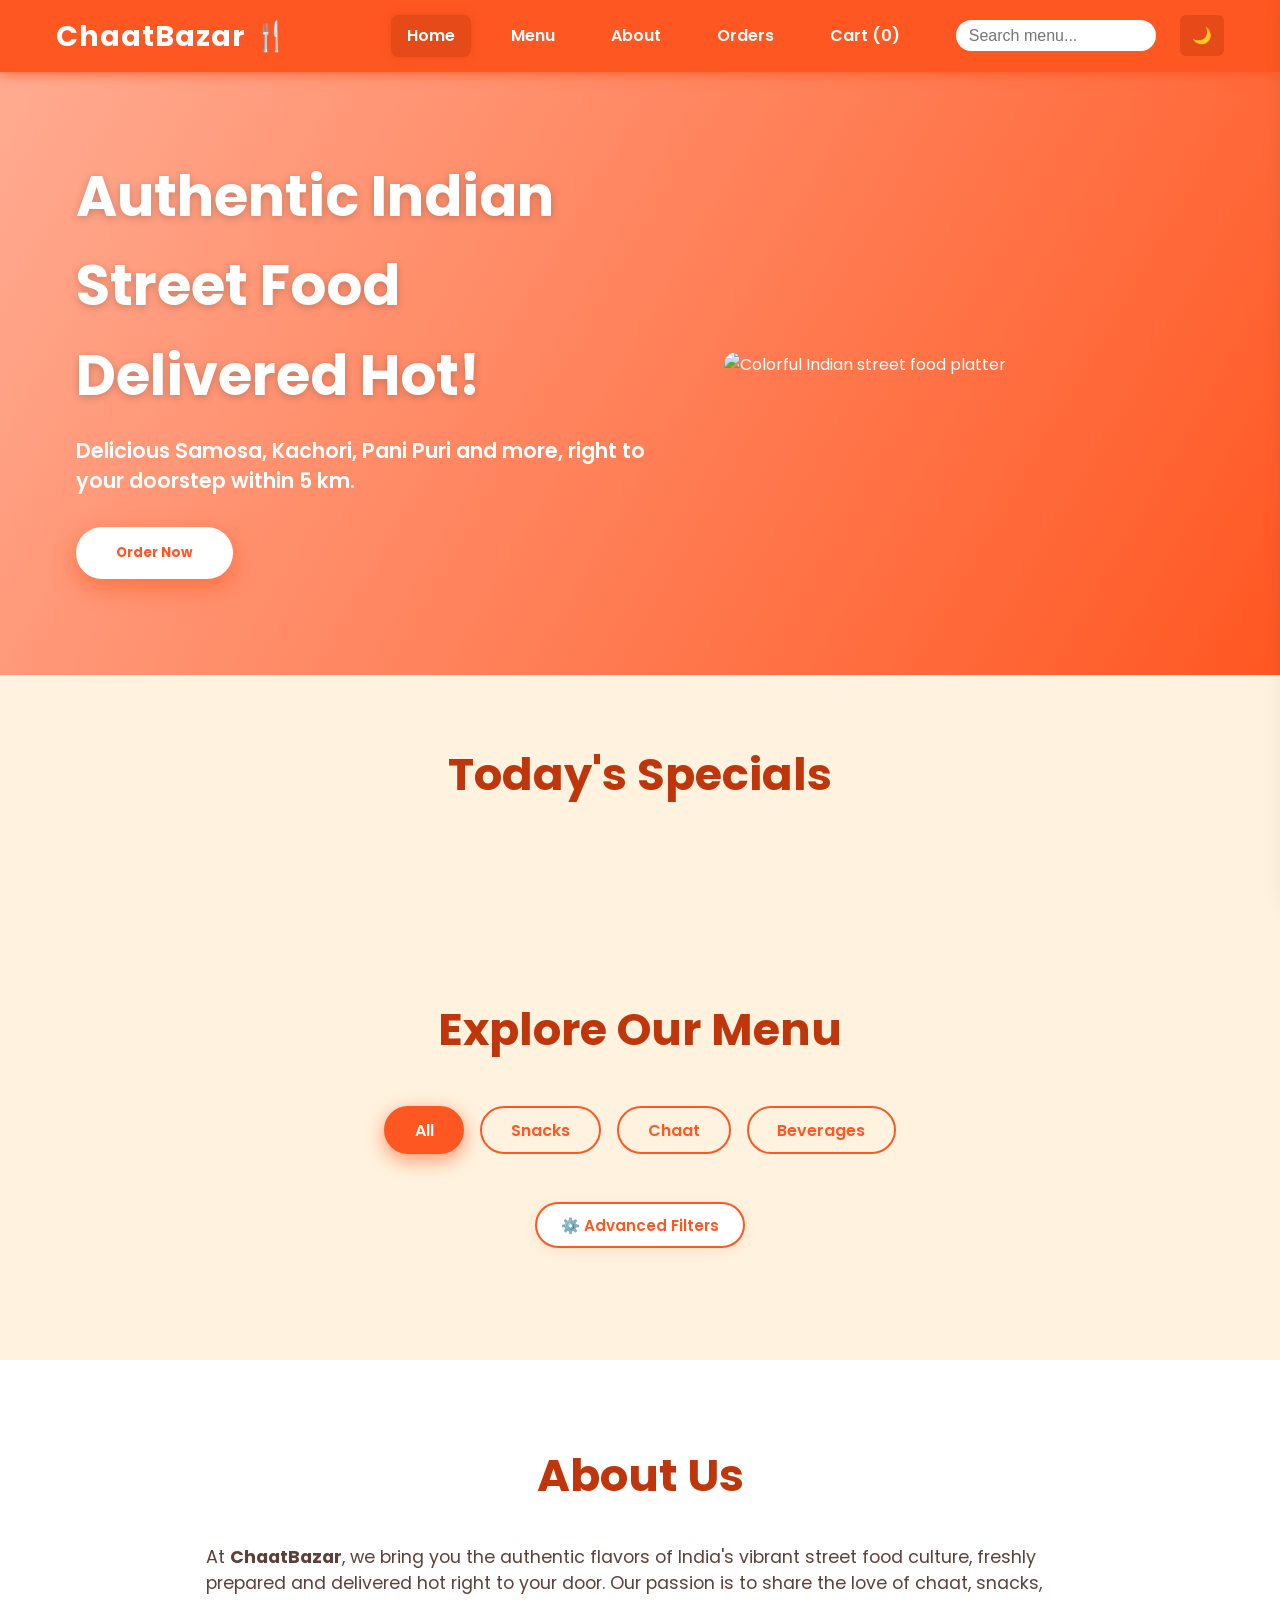
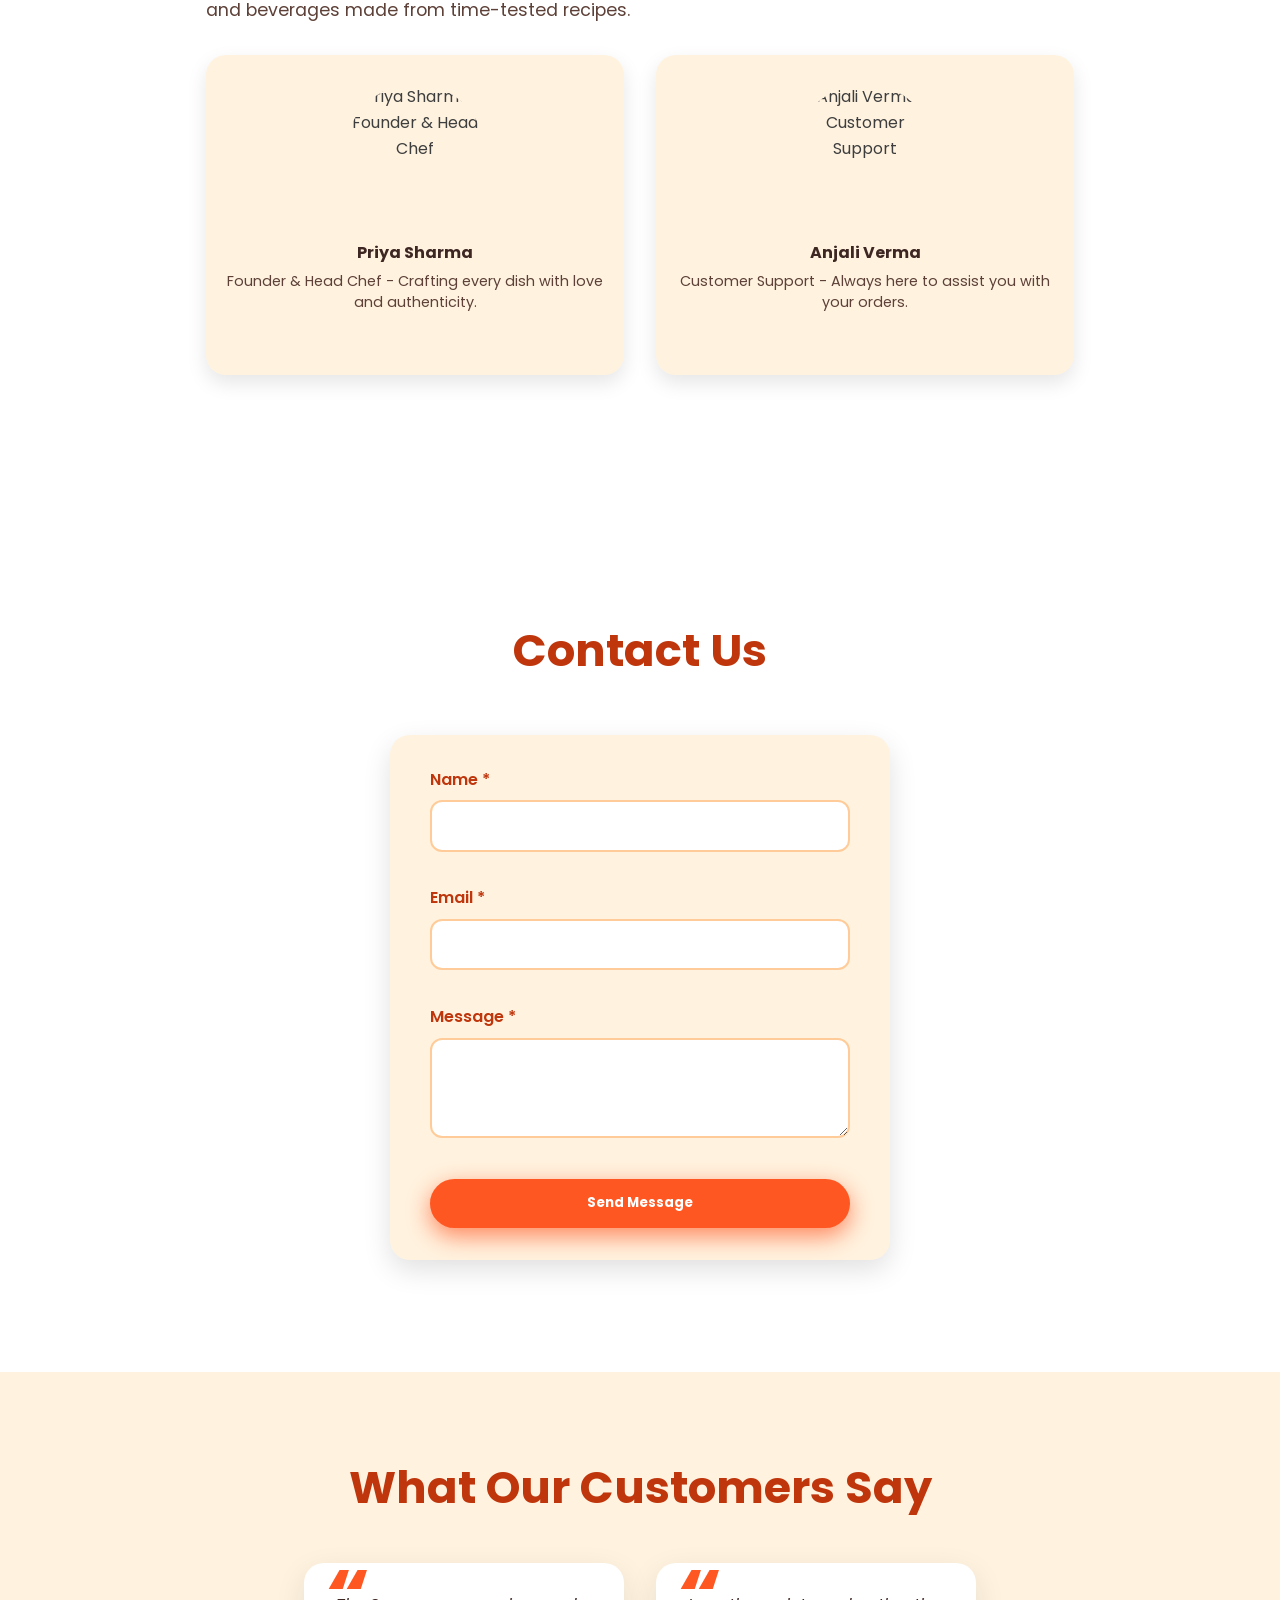
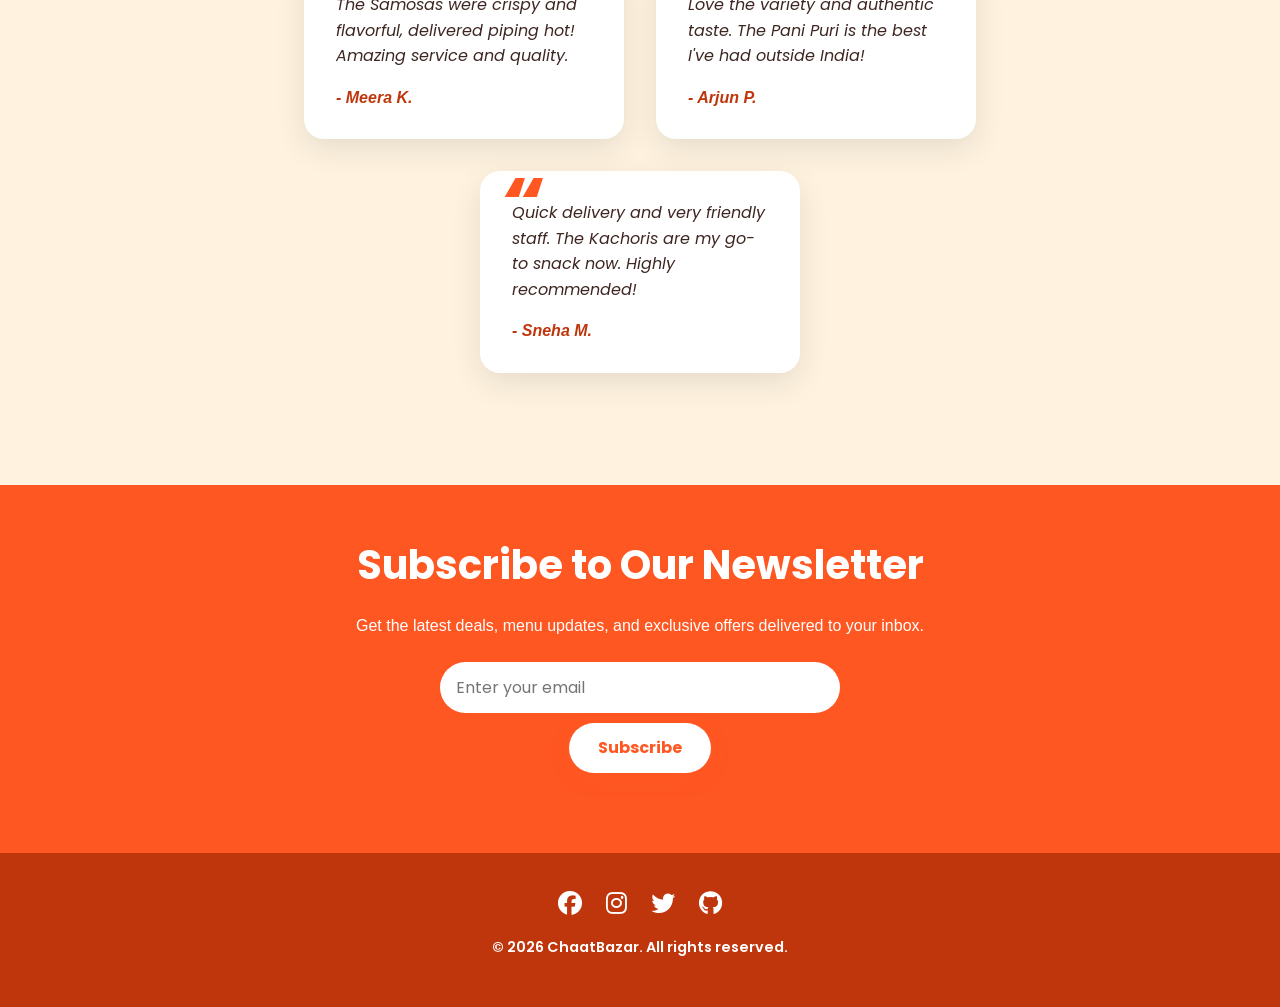
==== commit 679faf3b: "feat: add loyalty points wallet and checkout discount system" ====
--- a/index.html
+++ b/index.html
@@ -275,6 +275,7 @@
 <script src="js/delivery-tracker.js"></script>
 <script src="js/geolocation.js"></script>
 <script src="js/sanitization.js"></script>
+<script src="js/loyalty.js"></script>
 <script src="js/main.js"></script>
 </body>
 </html>
--- a/css/style.css
+++ b/css/style.css
@@ -33,6 +33,84 @@
       margin: 0 auto;
       padding: 0 1rem;
     }
+
+    /* ===== Toast Notification ===== */
+
+.toast-notification {
+  position: fixed;
+  top: 90px;
+  left: 50%;
+  transform: translateX(-50%) translateY(-20px);
+
+  background: linear-gradient(135deg, #ff7a00, #ff9a3c);
+  color: #fff;
+
+  padding: 14px 24px;
+  border-radius: 14px;
+
+  font-size: 15px;
+  font-weight: 600;
+
+  min-width: 280px;
+  text-align: center;
+
+  box-shadow: 0 10px 25px rgba(0,0,0,0.18);
+
+  opacity: 0;
+  transition: all 0.35s ease;
+
+  z-index: 9999;
+  pointer-events: none;
+
+  border: 1px solid rgba(255,255,255,0.2);
+  backdrop-filter: blur(8px);
+}
+
+.toast-notification.show {
+  opacity: 1;
+  transform: translateX(-50%) translateY(0);
+}
+
+/* ===== Mobile Responsive ===== */
+
+@media (max-width: 600px) {
+  .toast-notification {
+    width: calc(100% - 32px);
+    min-width: unset;
+
+    left: 16px;
+    right: 16px;
+
+    transform: translateY(-20px);
+
+    font-size: 14px;
+    padding: 12px 16px;
+  }
+
+  .toast-notification.show {
+    transform: translateY(0);
+  }
+}
+
+/* Cart Count Bounce */
+
+.cart-bounce {
+  animation: cartBounce 0.4s ease;
+}
+
+@keyframes cartBounce {
+  0% {
+    transform: scale(1);
+  }
+
+  50% {
+    transform: scale(1.3);
+  }
+
+  100% {
+    transform: scale(1);
+  }
+}
 
     /* ===== Header ===== */
     header {
@@ -511,35 +589,103 @@
       margin-bottom: 3rem;
     }
     .team-member {
-      flex: 1 1 220px;
-      background: #fff3e0;
-      border-radius: 20px;
-      box-shadow: 0 8px 20px rgb(0 0 0 / 0.1);
-      padding: 1.5rem 1.2rem;
+  flex: 1 1 380px;
+  max-width: 420px;
+  height: 320px;
+  perspective: 1000px;
+  background: transparent;
+  border-radius: 20px;
+  box-shadow: none;
+  padding: 0;
+  text-align: center;
+  user-select: none;
+}
+
+.team-member-inner {
+  position: relative;
+  width: 100%;
+  height: 100%;
+  transition: transform 0.8s ease;
+  transform-style: preserve-3d;
+}
+
+.team-member:hover .team-member-inner,
+.team-member:focus .team-member-inner {
+  transform: rotateY(180deg);
+}
+
+.team-member-front,
+.team-member-back {
+  position: absolute;
+  width: 100%;
+  height: 100%;
+  background: #fff3e0;
+  border-radius: 20px;
+  box-shadow: 0 8px 20px rgb(0 0 0 / 0.1);
+  backface-visibility: hidden;
+
+  display: flex;
+  flex-direction: column;
+  align-items: center;
+  justify-content: center;
+
+  padding: 1.5rem 1.2rem;
+  box-sizing: border-box;
+}
+
+.team-member-front:hover,
+.team-member-back:hover {
+  box-shadow: 0 12px 28px rgb(0 0 0 / 0.15);
+}
+
+.team-member-back {
+  transform: rotateY(180deg);
+}
+
+.team-member img {
+  width: 140px;
+  height: 140px;
+  border-radius: 50%;
+  margin-bottom: 1rem;
+  object-fit: cover;
+  user-select: none;
+}
+
+.team-member h4 {
+  font-weight: 700;
+  margin-bottom: 0.3rem;
+  color: #3e2723;
+}
+
+.team-member p {
+  font-size: 0.9rem;
+  color: #5d4037;
+  user-select: text;
+}
+
+.team-member-back p {
+  max-width: 85%;
+  line-height: 1.5;
+}
+
+    /* ===== Contact Section ===== */
+    section.contact {
+      padding: 5rem 1rem 7rem;
+      background: white;
+      color: #3e3e3e;
+      user-select: text;
+    }
+    section.contact .container {
+      max-width: 900px;
+      margin: 0 auto;
+    }
+    section.contact h2 {
+      font-size: 2.8rem;
+      font-weight: 700;
+      color: #bf360c;
+      margin-bottom: 3rem;
       text-align: center;
       user-select: none;
-      transition: box-shadow 0.3s ease;
-    }
-    .team-member:hover {
-      box-shadow: 0 12px 28px rgb(0 0 0 / 0.15);
-    }
-    .team-member img {
-      width: 140px;
-      height: 140px;
-      border-radius: 50%;
-      margin-bottom: 1rem;
-      object-fit: cover;
-      user-select: none;
-    }
-    .team-member h4 {
-      font-weight: 700;
-      margin-bottom: 0.3rem;
-      color: #3e2723;
-    }
-    .team-member p {
-      font-size: 0.9rem;
-      color: #5d4037;
-      user-select: text;
     }
 
     /* ===== Contact Form ===== */
@@ -743,6 +889,125 @@
     }
     .social-icons a:hover {
       color: #ffccbc;
+    }
+
+    /* ===== Enhanced Animations & Transitions ===== */
+    .card {
+      transition: all 0.3s cubic-bezier(0.25, 0.46, 0.45, 0.94);
+    }
+
+    .card:hover {
+      animation: cardBounce 0.6s ease-out;
+    }
+
+    @keyframes cardBounce {
+      0% {
+        transform: translateY(0);
+      }
+      50% {
+        transform: translateY(-12px);
+      }
+      100% {
+        transform: translateY(-8px);
+      }
+    }
+
+    /* Button enhancements */
+    button {
+      transition: all 0.3s ease;
+      position: relative;
+    }
+
+    .btn-primary:active,
+    .btn-add:active,
+    .filter-btn:active {
+      transform: scale(0.98);
+    }
+
+    /* Card image zoom on hover */
+    .card img {
+      transition: transform 0.4s ease;
+    }
+
+    .card:hover img {
+      transform: scale(1.05);
+    }
+
+    /* Smooth filter transitions */
+    .filter-btn {
+      transition: all 0.3s ease;
+    }
+
+    .filter-btn.active {
+      animation: filterPulse 0.5s ease;
+    }
+
+    @keyframes filterPulse {
+      0%, 100% {
+        transform: scale(1);
+      }
+      50% {
+        transform: scale(1.05);
+      }
+    }
+
+    /* Navigation link enhancements */
+    nav a {
+      position: relative;
+      overflow: hidden;
+    }
+
+    nav a::after {
+      content: '';
+      position: absolute;
+      bottom: 0;
+      left: -100%;
+      width: 100%;
+      height: 2px;
+      background: rgba(255, 255, 255, 0.5);
+      transition: left 0.3s ease;
+    }
+
+    nav a:hover::after {
+      left: 0;
+    }
+
+    /* Search input enhancement */
+    .search-bar input {
+      transition: all 0.3s ease;
+    }
+
+    .search-bar input::placeholder {
+      transition: color 0.3s ease;
+    }
+
+    .search-bar input:focus::placeholder {
+      color: transparent;
+    }
+
+    /* Cart animations */
+    .cart-item {
+      animation: slideInCart 0.3s ease-out;
+    }
+
+    @keyframes slideInCart {
+      from {
+        opacity: 0;
+        transform: translateX(-20px);
+      }
+      to {
+        opacity: 1;
+        transform: translateX(0);
+      }
+    }
+
+    /* Responsive button text for mobile */
+    @media (max-width: 480px) {
+      .btn-primary,
+      .btn-add {
+        padding: 0.8rem 1.5rem;
+        font-size: 0.95rem;
+      }
     }
 
     /* ===== Responsive ===== */
@@ -941,17 +1206,20 @@
   position: absolute;
   top: 100%;
   left: 0;
-  width: 100%;
-  max-width: 250px;
-  background: rgba(255, 255, 255, 0.95);
+  width: calc(100% + 20px);
+  min-width: 350px;
+  max-width: 90vw;
+  background: rgba(255, 255, 255, 0.98);
   backdrop-filter: blur(10px);
-  border-radius: 12px;
-  box-shadow: 0 10px 30px rgba(0, 0, 0, 0.15);
-  margin-top: 0.5rem;
+  border-radius: 16px;
+  box-shadow: 0 12px 48px rgba(0, 0, 0, 0.2);
+  margin-top: 0.8rem;
   z-index: 1001;
   overflow: hidden;
-  border: 1px solid rgba(255, 87, 34, 0.2);
+  border: 1px solid rgba(255, 87, 34, 0.15);
   animation: slideDown 0.3s cubic-bezier(0.16, 1, 0.3, 1);
+  max-height: 500px;
+  overflow-y: auto;
 }
 
 @keyframes slideDown {
@@ -960,13 +1228,15 @@
 }
 
 .suggestion-item {
-  padding: 0.8rem 1.2rem;
+  padding: 1rem 1.4rem;
   cursor: pointer;
   display: flex;
   justify-content: space-between;
   align-items: center;
-  border-bottom: 1px solid rgba(255, 87, 34, 0.1);
-  transition: background 0.2s ease, padding-left 0.2s ease;
+  gap: 1.5rem;
+  border-bottom: 1px solid rgba(255, 87, 34, 0.08);
+  transition: background 0.2s ease, transform 0.2s ease;
+  min-height: 50px;
 }
 
 .suggestion-item:last-child {
@@ -974,8 +1244,12 @@
 }
 
 .suggestion-item:hover {
-  background: rgba(255, 87, 34, 0.1);
-  padding-left: 1.5rem;
+  background: rgba(255, 87, 34, 0.08);
+  transform: translateX(4px);
+}
+
+.suggestion-item:active {
+  background: rgba(255, 87, 34, 0.15);
 }
 
 .suggestion-item.no-matches {
@@ -985,22 +1259,29 @@
   justify-content: center;
   cursor: default;
   background: transparent !important;
-  padding: 1rem;
+  padding: 1.5rem;
 }
 
 .suggestion-name {
   font-weight: 600;
-  color: #3e2723;
-  font-size: 0.95rem;
+  color: #2c1810;
+  font-size: 1rem;
+  line-height: 1.4;
+  flex: 1;
+  min-width: 150px;
 }
 
 .suggestion-category {
-  font-size: 0.75rem;
-  background: rgba(255, 87, 34, 0.2);
+  font-size: 0.8rem;
+  background: rgba(255, 87, 34, 0.15);
   color: #bf360c;
-  padding: 0.2rem 0.5rem;
-  border-radius: 20px;
+  padding: 0.35rem 0.75rem;
+  border-radius: 24px;
   font-weight: 700;
+  white-space: nowrap;
+  text-transform: uppercase;
+  letter-spacing: 0.5px;
+  flex-shrink: 0;
 }
 
 /* ===== Advanced Filters UI ===== */
@@ -1076,6 +1357,8 @@
 /* Slider Custom Styles */
 .filter-group input[type="range"] {
   -webkit-appearance: none;
+  -moz-appearance: none;
+   appearance: none;
   width: 100%;
   height: 6px;
   border-radius: 3px;
@@ -1178,12 +1461,11 @@
 
 /* ===== Highlights & Food Metadata Styles ===== */
 mark.highlight {
-  background: linear-gradient(120deg, #ffe082 0%, #ffd54f 100%);
+  background: #ffd54f;
   color: #3e2723;
-  padding: 0.1rem 0.3rem;
-  border-radius: 4px;
-  font-weight: inherit;
-  box-shadow: 0 2px 8px rgba(255, 213, 79, 0.4);
+  padding: 0.05rem 0.15rem;
+  border-radius: 3px;
+  font-weight: 700;
 }
 
 .card-meta {
@@ -1549,8 +1831,202 @@
   box-shadow: 0 6px 20px rgba(191, 54, 12, 0.4);
   transform: translateY(-1px);
 }
-
-
+/* ===== Dark Mode Theme ===== */
+.theme-toggle {
+  padding: 8px 12px;
+  border: none;
+  border-radius: 6px;
+  background: #e64a19;
+  color: white;
+  font-size: 16px;
+  cursor: pointer;
+  transition: 0.3s;
+}
+
+.theme-toggle:hover {
+  background: #e66900;
+}
+/* body */
+body.dark {
+  background: #1e1e1e;
+  color: #f5f5f5;
+}
+
+/* Headings  */
+body.dark h1,
+body.dark h2,
+body.dark h3,
+body.dark h4{
+  color: #ff5722;
+}
+body.dark p{
+  color: #ffab91;
+}
+
+/* Header & Navigation */
+body.dark header {
+  background: #2c2c2c;
+  box-shadow: 0 3px 10px rgba(0, 0, 0, 0.6);
+}
+body.dark nav a {
+  color: #f5f5f5;
+}
+body.dark nav a:hover,
+body.dark nav a.active {
+  background: #ff5722;
+  box-shadow: 0 0 8px rgba(255, 87, 34, 0.8);
+}
+body.dark .dropdown-menu {
+  background: #333;
+}
+body.dark .dropdown-menu a:hover {
+  background: #ff5722;
+}
+
+/* Hero Section */
+body.dark .hero {
+  background: linear-gradient(120deg, #3b1f17, #2c150d);
+  color: #fff3e0;
+}
+body.dark .btn-primary {
+  background: #ff5722;
+  color: #fff;
+}
+body.dark .btn-primary:hover {
+  background: #e64a19;
+}
+
+/* Cards & Containers */
+body.dark .card,
+body.dark .skeleton-card,
+body.dark .skeleton-cart-item {
+  background: #2a2a2a;
+  color: #eee;
+  box-shadow: 0 8px 25px rgba(0, 0, 0, 0.4);
+}
+body.dark .card h3 {
+  color: #ff5722;
+}
+body.dark .card p.price {
+  color: #ffab91;
+}
+body.dark .card p.description {
+  color: #ccc;
+}
+
+/* Sections */
+body.dark section.menu,
+body.dark section.specials,
+body.dark section.about,
+body.dark section.testimonials {
+  background: #252525;
+  color: #eee;
+}
+body.dark .filter-btn {
+  background: transparent;
+  border: 2px solid #ff5722;
+  color: #ff5722;
+}
+body.dark .filter-btn.active,
+body.dark .filter-btn:hover {
+  background: #ff5722;
+  color: #fff;
+}
+
+/* Cart Sidebar */
+body.dark #cart-sidebar {
+  background: #2b2b2b;
+  box-shadow: -6px 0 25px rgba(0, 0, 0, 0.6);
+}
+body.dark #cart-header {
+  background: #ff5722;
+}
+body.dark .cart-item {
+  background: #333;
+}
+
+body.dark #checkout-btn {
+  background: #ff5722;
+  color: #fff;
+}
+
+/* Forms */
+body.dark section.contact {
+  background: #252525;
+  color: #eee;
+}
+body.dark section.contact h2 {
+  color: #ff5722;
+}
+body.dark form.contact-form {
+  background: #2b2b2b;
+  box-shadow: 0 10px 25px rgba(0, 0, 0, 0.4);
+}
+body.dark form.contact-form input,
+body.dark form.contact-form textarea {
+  background: #1e1e1e;
+  color: #f5f5f5;
+  border-color: #444;
+}
+body.dark form.contact-form label {
+  color: #ffab91;
+}
+body.dark .btn-submit {
+  background: #ff5722;
+}
+
+/* Testimonials */
+body.dark .testimonial {
+  background: #2a2a2a;
+  color: #ddd;
+}
+body.dark .testimonial::before {
+  color: #ff5722;
+}
+
+/* Newsletter */
+body.dark section.newsletter {
+  background: #2c2c2c;
+  color: #fff;
+}
+body.dark .newsletter-form button {
+  background: #ff5722;
+  color: #fff;
+}
+
+/* Footer */
+body.dark footer {
+  background: #111;
+  color: #eee;
+}
+body.dark .social-icons a:hover {
+  color: #ff5722;
+}
+
+/* Skeleton Animation background  */
+body.dark .skeleton {
+  background: linear-gradient(
+    90deg,
+    #534949 25%,
+    #444 50%,
+    #3a3a3a 75%
+  );
+}
+
+
+/* ===== Custom Scrollbar ===== */
+::-webkit-scrollbar {
+  width: 8px;
+}
+::-webkit-scrollbar-track {
+  background: #fff3e0;
+}
+::-webkit-scrollbar-thumb {
+  background: #ff5722;
+  border-radius: 999px;
+}
+::-webkit-scrollbar-thumb:hover {
+  background: #e64a19;
 /* ===== Accessibility Styles ===== */
 
 /* Skip link - visible on focus */
@@ -1728,3 +2204,173 @@
   transform: none !important;
   opacity: 0.6;
 }
+}
+
+/* ===== Loyalty Wallet Styles ===== */
+.cart-loyalty-widget {
+  background: #ffffff;
+  border: 1px dashed #ff9800;
+  border-radius: 16px;
+  padding: 1.2rem;
+  margin: 1.5rem 0;
+  box-shadow: 0 4px 15px rgba(0, 0, 0, 0.05);
+  transition: all 0.3s ease;
+}
+
+body.dark .cart-loyalty-widget {
+  background: #2a2a2a;
+  border-color: #f57c00;
+  color: #fff;
+}
+
+.loyalty-widget-header {
+  display: flex;
+  align-items: center;
+  gap: 0.8rem;
+  margin-bottom: 0.8rem;
+}
+
+.loyalty-icon {
+  font-size: 1.6rem;
+  filter: drop-shadow(0 2px 5px rgba(255, 152, 0, 0.4));
+  animation: pulse-gold 2s infinite ease-in-out;
+}
+
+@keyframes pulse-gold {
+  0% { transform: scale(1); }
+  50% { transform: scale(1.15); }
+  100% { transform: scale(1); }
+}
+
+.loyalty-info {
+  display: flex;
+  flex-direction: column;
+}
+
+.loyalty-title {
+  font-size: 1rem;
+  font-weight: 700;
+  color: #bf360c;
+}
+
+body.dark .loyalty-title {
+  color: #ff7a45;
+}
+
+.loyalty-desc {
+  font-size: 0.85rem;
+  color: #5d4037;
+}
+
+body.dark .loyalty-desc {
+  color: #ccc;
+}
+
+.loyalty-redeem-action {
+  border-top: 1px solid #ffe0b2;
+  padding-top: 0.8rem;
+}
+
+body.dark .loyalty-redeem-action {
+  border-top-color: #444;
+}
+
+/* Switch Toggle Styling */
+.loyalty-toggle {
+  display: flex;
+  align-items: center;
+  cursor: pointer;
+  user-select: none;
+  font-size: 0.95rem;
+  font-weight: 600;
+  color: #bf360c;
+  gap: 0.6rem;
+}
+
+body.dark .loyalty-toggle {
+  color: #ff7a45;
+}
+
+.loyalty-toggle input {
+  display: none;
+}
+
+.toggle-slider {
+  position: relative;
+  width: 44px;
+  height: 22px;
+  background-color: #ccc;
+  border-radius: 34px;
+  transition: .3s;
+}
+
+.toggle-slider:before {
+  position: absolute;
+  content: "";
+  height: 16px;
+  width: 16px;
+  left: 3px;
+  bottom: 3px;
+  background-color: white;
+  border-radius: 50%;
+  transition: .3s;
+  box-shadow: 0 2px 4px rgba(0,0,0,0.2);
+}
+
+.loyalty-toggle input:checked + .toggle-slider {
+  background-color: #4caf50;
+}
+
+.loyalty-toggle input:checked + .toggle-slider:before {
+  transform: translateX(22px);
+}
+
+.loyalty-empty-message {
+  font-size: 0.8rem;
+  color: #795548;
+  font-style: italic;
+  margin-top: 0.4rem;
+}
+
+body.dark .loyalty-empty-message {
+  color: #aaa;
+}
+
+/* Cart Total Breakdown */
+.cart-total-breakdown {
+  width: 100%;
+  display: flex;
+  flex-direction: column;
+  gap: 0.4rem;
+  padding: 0.5rem 0;
+}
+
+.breakdown-row {
+  display: flex;
+  justify-content: space-between;
+  font-size: 0.95rem;
+  font-weight: 600;
+  color: #5d4037;
+}
+
+body.dark .breakdown-row {
+  color: #ccc;
+}
+
+.breakdown-row.discount {
+  color: #e64a19;
+}
+
+.breakdown-row.final {
+  font-size: 1.3rem;
+  font-weight: 700;
+  color: #bf360c;
+  border-top: 1px solid #ffcc80;
+  padding-top: 0.5rem;
+  margin-top: 0.2rem;
+}
+
+body.dark .breakdown-row.final {
+  color: #ff7a45;
+  border-top-color: #555;
+}
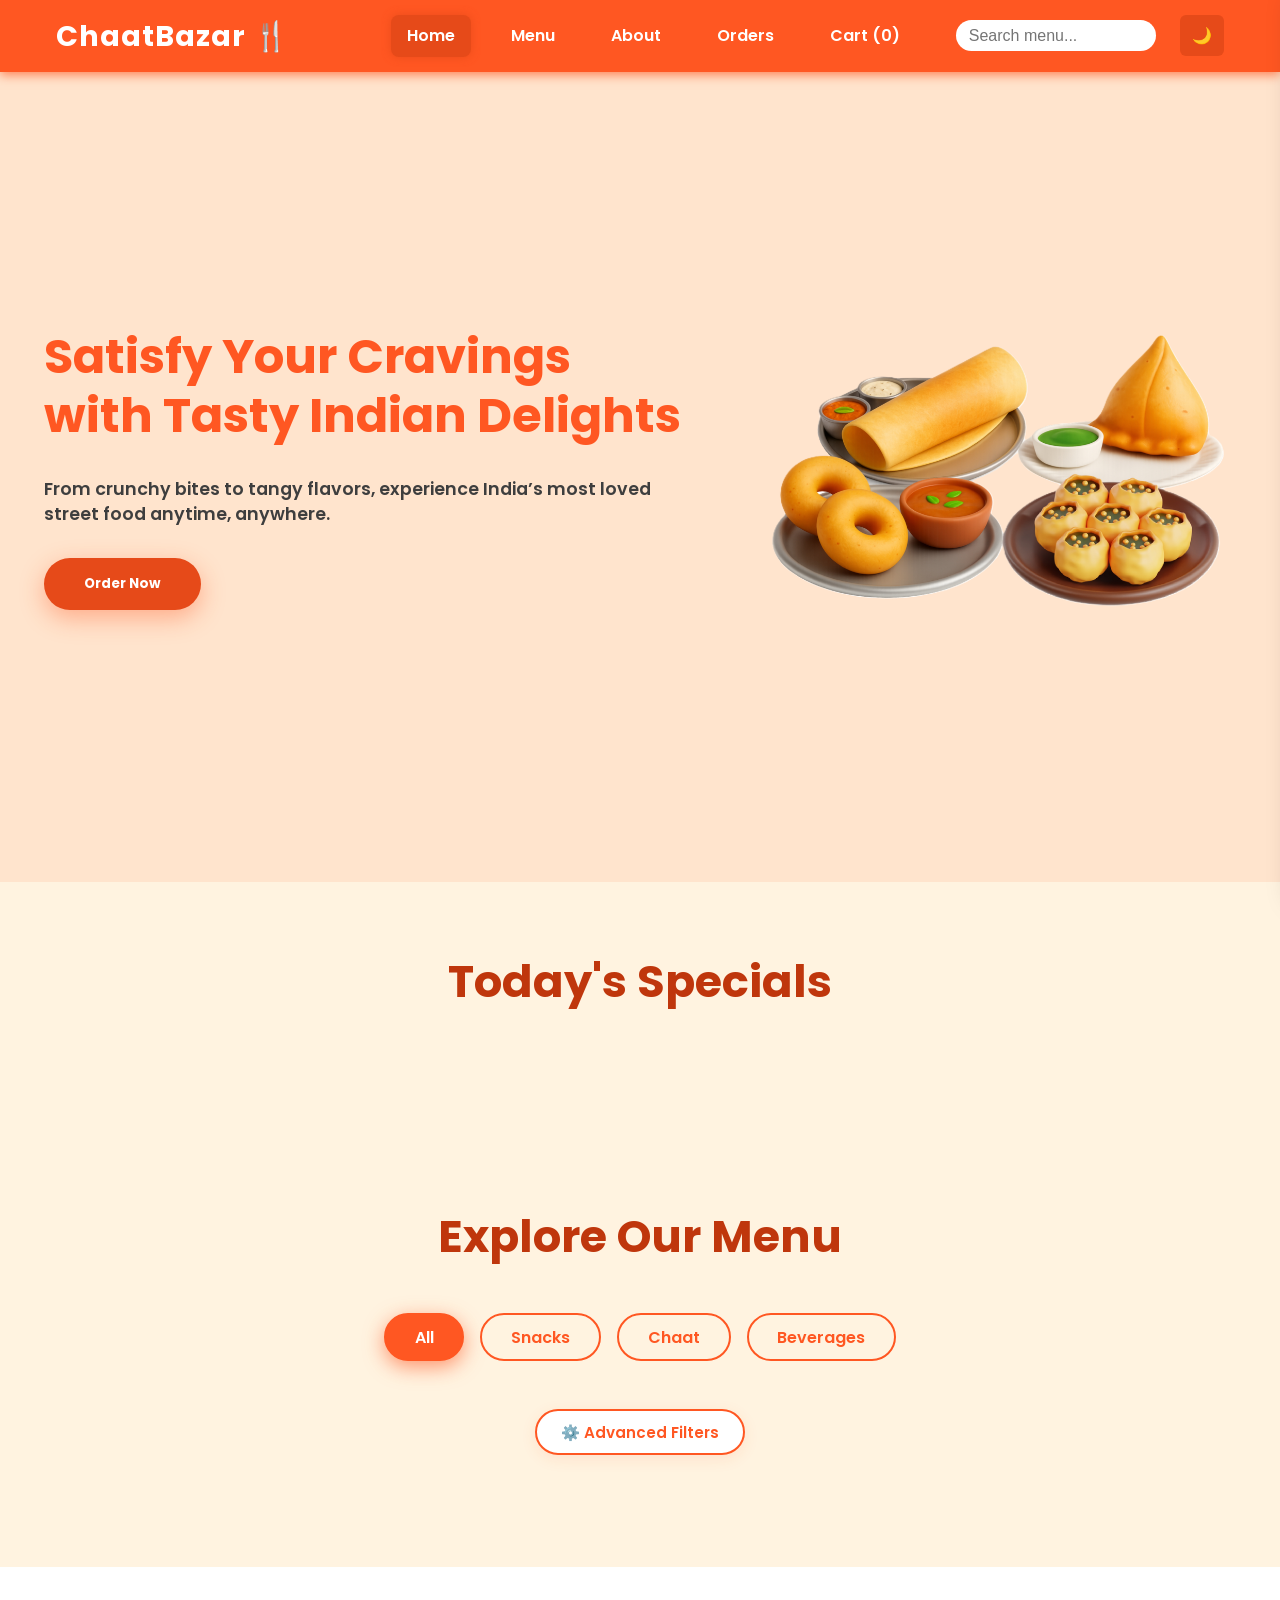
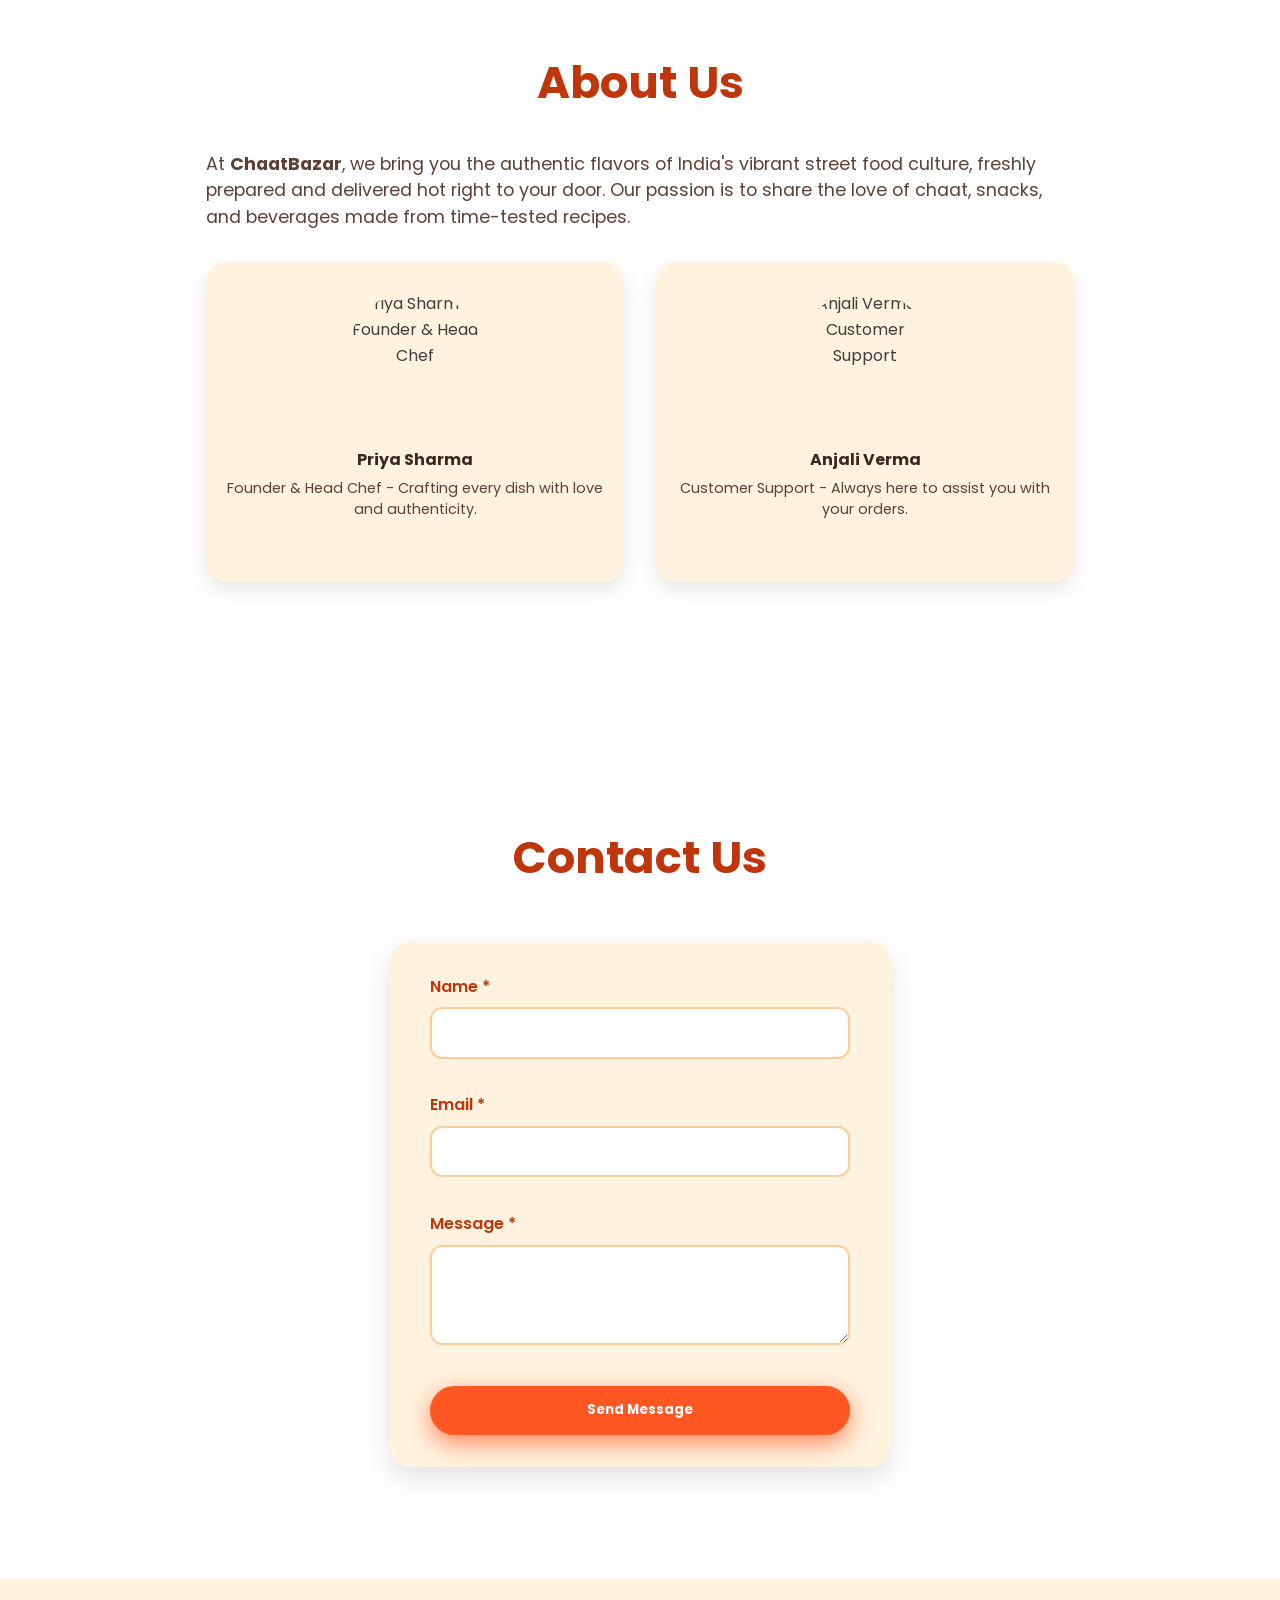
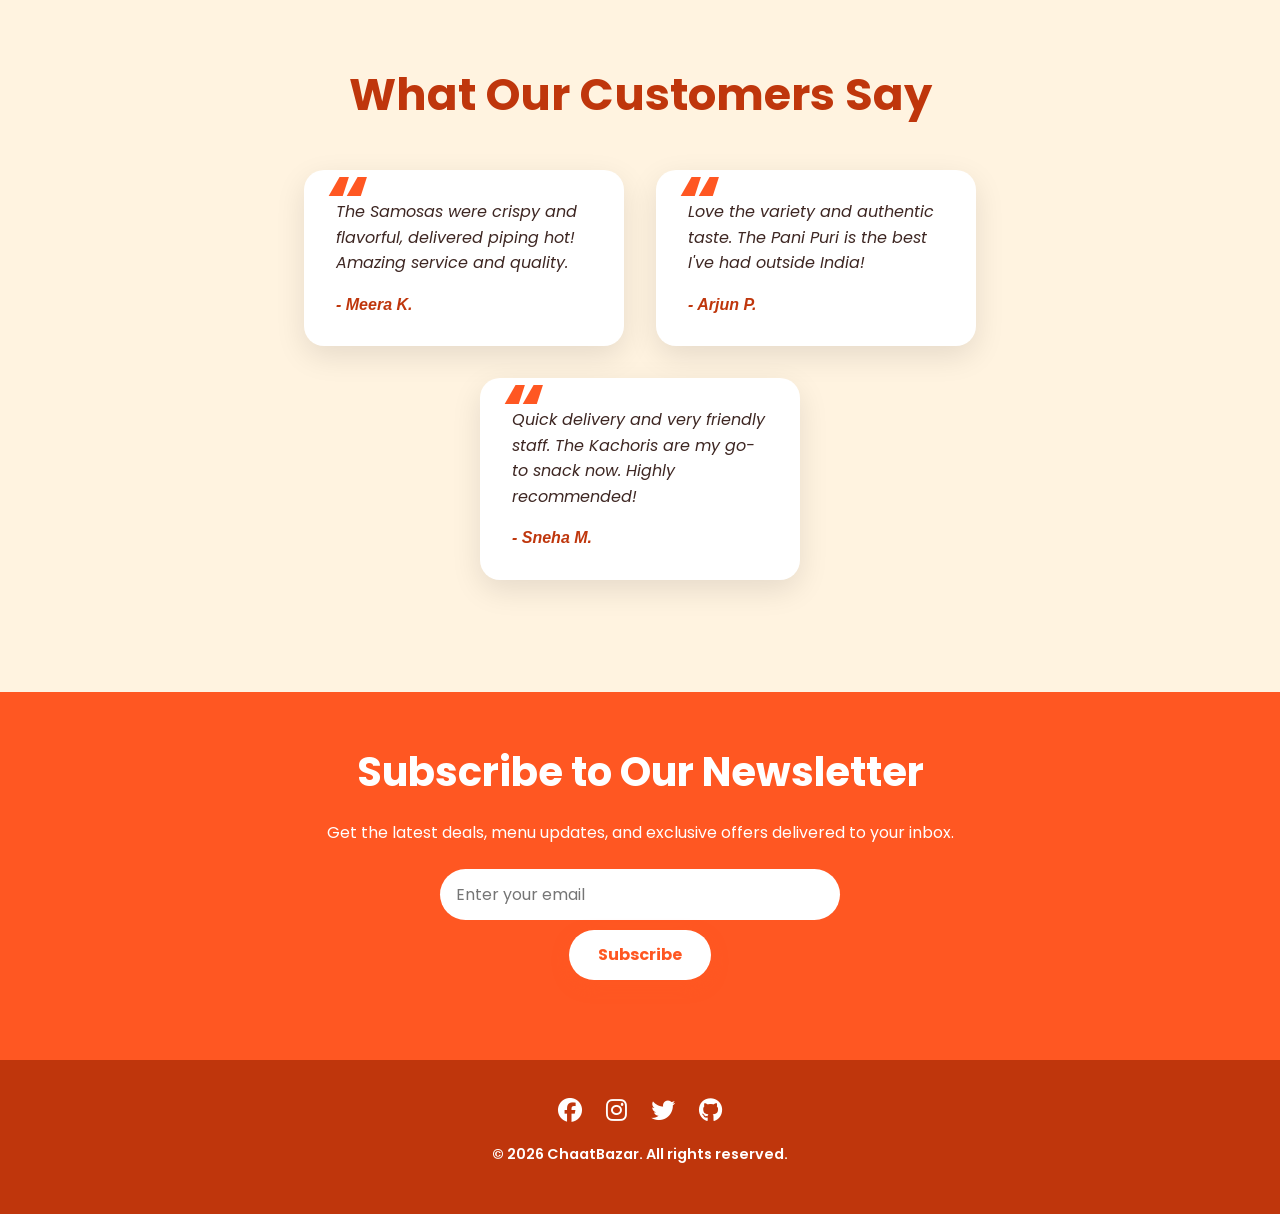
==== commit 3cacdea9: "Merge branch 'main' into my-feature-branch" ====
--- a/index.html
+++ b/index.html
@@ -45,12 +45,12 @@
 <!-- Hero Section -->
 <section id="hero" class="hero" role="region" aria-label="Hero Section">
   <div class="hero-content">
-    <h1>Authentic Indian Street Food Delivered Hot!</h1>
-    <p>Delicious Samosa, Kachori, Pani Puri and more, right to your doorstep within 5 km.</p>
+    <h1>Satisfy Your Cravings with Tasty Indian Delights</h1>
+    <p>From crunchy bites to tangy flavors, experience India’s most loved street food anytime, anywhere.</p>
     <button class="btn-primary" id="order-now-btn" aria-haspopup="true" aria-controls="menu">Order Now</button>
   </div>
   <div class="hero-image" aria-hidden="true">
-    <img src="img/chaat.png" alt="Colorful Indian street food platter" />
+    <img src="img/nbG_img.png" alt="Colorful Indian street food platter" />
   </div>
 </section>
 
--- a/css/style.css
+++ b/css/style.css
@@ -1,4 +1,19 @@
 
+@font-face {
+  font-family: 'Poppins';
+  src: url('../fonts/Poppins-Light.ttf') format('truetype');
+  font-weight: 300;
+}
+@font-face {
+  font-family: 'Poppins';
+  src: url('../fonts/Poppins-Bold.ttf') format('truetype');
+  font-weight: 700;
+}
+@font-face {
+  font-family: 'Poppins';
+  src: url('../fonts/Poppins-Regular.ttf') format('truetype');
+  font-weight: 500;
+}
     * {
       margin: 0; padding: 0; box-sizing: border-box;
     }
@@ -69,6 +84,100 @@
 .toast-notification.show {
   opacity: 1;
   transform: translateX(-50%) translateY(0);
+}
+
+.coupon-section {
+  background: #fff3e0;
+  border: 1px dashed #ff8f4b;
+  border-radius: 14px;
+  padding: 1rem;
+  margin: 1.5rem 0;
+}
+
+.coupon-section h2 {
+  margin-bottom: 0.75rem;
+  font-size: 1.05rem;
+  color: #d84315;
+}
+
+.coupon-input-row {
+  display: flex;
+  flex-wrap: wrap;
+  gap: 0.75rem;
+  align-items: center;
+}
+
+.coupon-input-row input {
+  flex: 1 1 220px;
+  padding: 0.95rem 1rem;
+  border: 1px solid #ffcc9b;
+  border-radius: 12px;
+  background: #fff;
+  color: #3e3e3e;
+}
+
+.coupon-input-row button,
+.secondary-btn {
+  padding: 0.95rem 1.25rem;
+  border: none;
+  border-radius: 12px;
+  font-weight: 700;
+}
+
+.coupon-input-row button {
+  background: #ff7b54;
+  color: #fff;
+}
+
+.secondary-btn {
+  background: #eceff1;
+  color: #263238;
+  border: 1px solid #cfd8dc;
+}
+
+.coupon-message {
+  margin-top: 0.75rem;
+  font-size: 0.95rem;
+  min-height: 1.2rem;
+}
+
+.coupon-message.success {
+  color: #2e7d32;
+}
+
+.coupon-message.error {
+  color: #c62828;
+}
+
+.coupon-applied-label {
+  margin-top: 0.5rem;
+  font-size: 0.95rem;
+  color: #4e342e;
+}
+
+.price-breakdown {
+  background: #fff;
+  border: 1px solid #ffe0b2;
+  border-radius: 14px;
+  padding: 1rem;
+}
+
+.price-breakdown p {
+  display: flex;
+  justify-content: space-between;
+  gap: 1rem;
+  margin: 0 0 0.75rem;
+}
+
+.price-breakdown .grand-total {
+  font-weight: 700;
+  color: #bf360c;
+}
+
+@media (max-width: 600px) {
+  .coupon-input-row {
+    flex-direction: column;
+  }
 }
 
 /* ===== Mobile Responsive ===== */
@@ -232,48 +341,49 @@
 
     /* ===== Hero Section ===== */
     .hero {
-      background: linear-gradient(120deg, #ffab91, #ff5722);
-      color: white;
+      background: rgb(255, 228, 205);
       padding: 5rem 1rem 6rem;
       display: flex;
       justify-content: center;
       align-items: center;
-      gap: 3rem;
+      gap: 4.5rem;
       flex-wrap: wrap;
+      height: 90vh;
     }
     .hero-content {
       flex: 1 1 400px;
-      max-width: 600px;
+      max-width: 640px;
     }
     .hero-content h1 {
-      font-size: 3.5rem;
+      color: #ff5722;
+      font-size: 3rem;
       font-weight: 700;
-      margin-bottom: 1rem;
-      text-shadow: 0 2px 8px rgba(0,0,0,0.2);
-      user-select: none;
+      margin-bottom: 2rem;
+      user-select: none;
+      line-height: 3.7rem;
     }
     .hero-content p {
-      font-size: 1.3rem;
+      font-size: 1.1rem;
       margin-bottom: 2rem;
       font-weight: 600;
       user-select: text;
       line-height: 1.4;
     }
     .btn-primary {
-      background: #fff;
-      color: #ff5722;
+      background: #e64a19;
+      color: white;
       font-weight: 700;
       padding: 1rem 2.5rem;
       border-radius: 50px;
-      box-shadow: 0 8px 25px rgb(255 87 34 / 0.6);
+      box-shadow: 0 8px 25px rgb(255 87 34 / 0.4);
       border: none;
       transition: background 0.3s ease, color 0.3s ease;
       user-select: none;
     }
     .btn-primary:hover {
-      background: #e64a19;
-      color: white;
-      box-shadow: 0 10px 30px rgb(230 74 25 / 0.8);
+      background: #ff6333;
+      color: #fff;
+      box-shadow: 0 10px 30px rgb(230 74 25 / 0.6);
     }
     .hero-image {
       flex: 1 1 400px;
@@ -344,6 +454,7 @@
     }
     .card img {
       border-radius: 15px;
+      width: 250px;
       height: 170px;
       object-fit: cover;
       margin-bottom: 1rem;
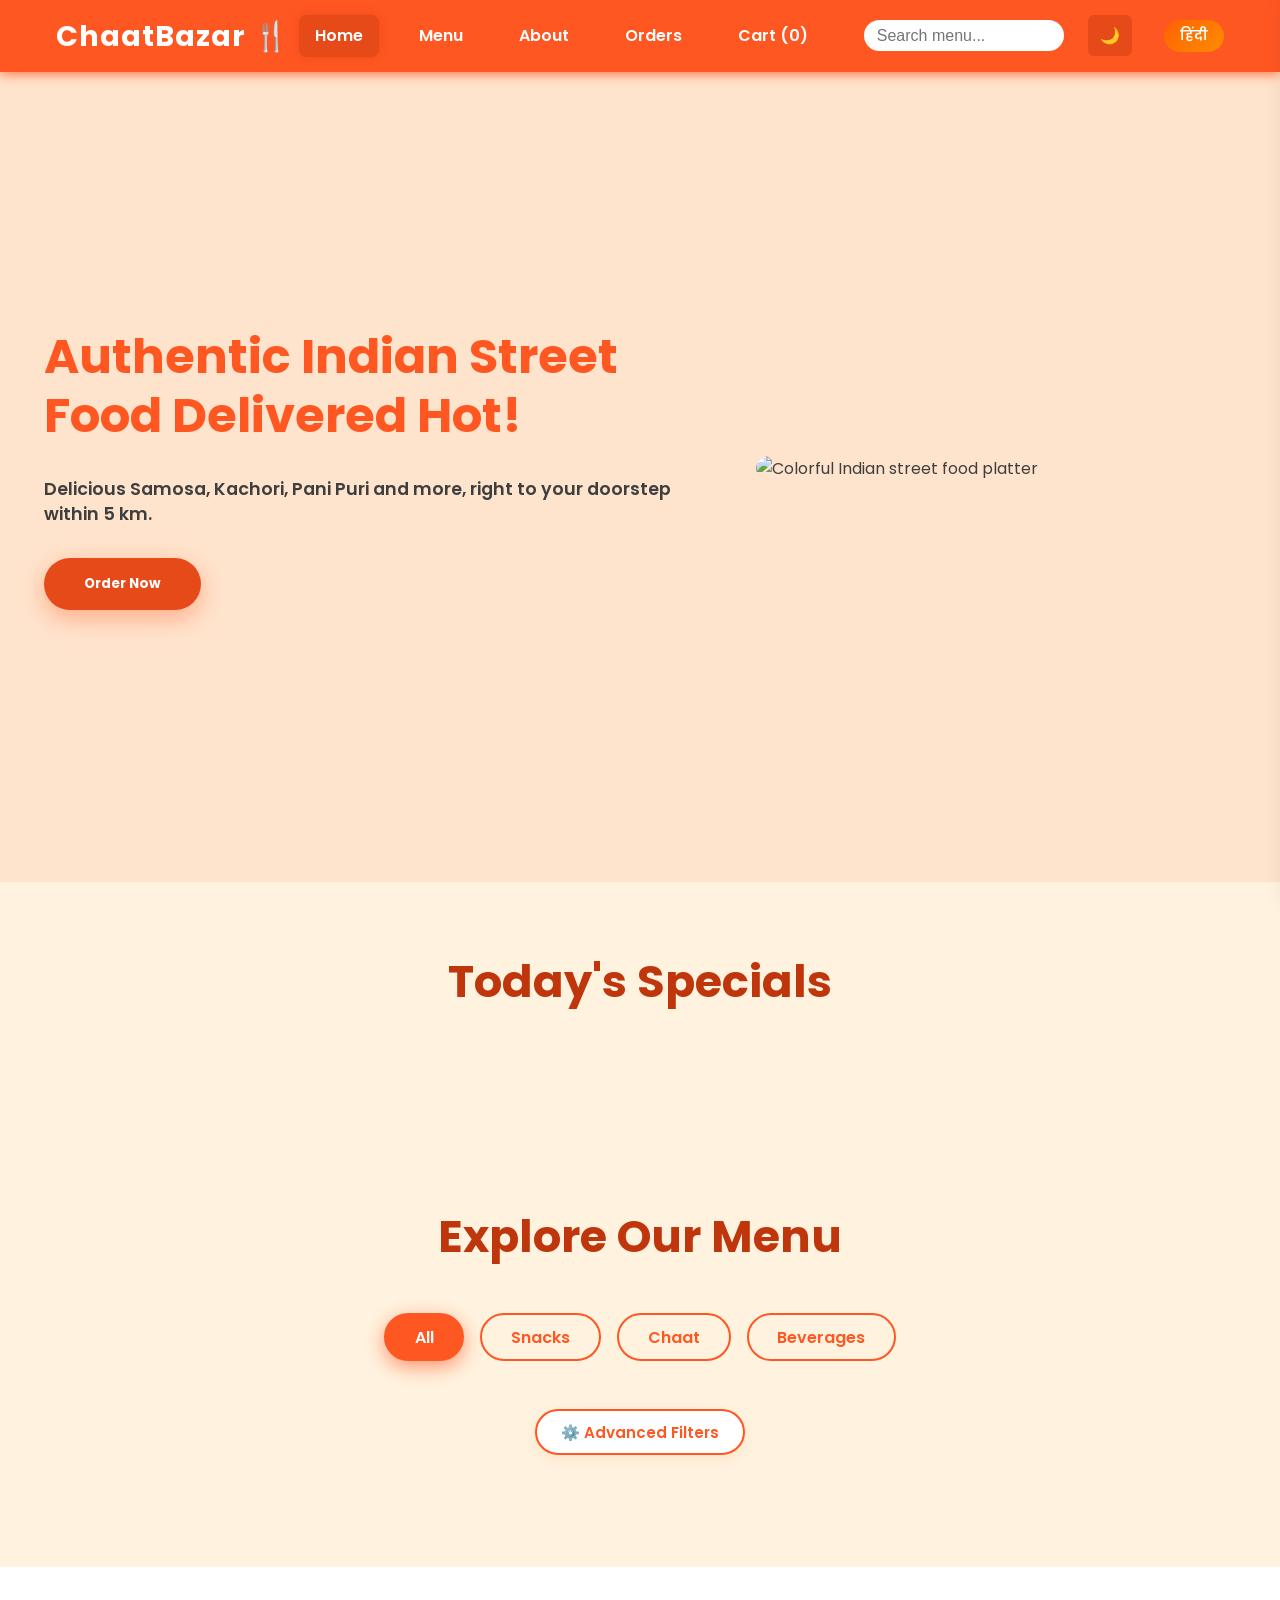
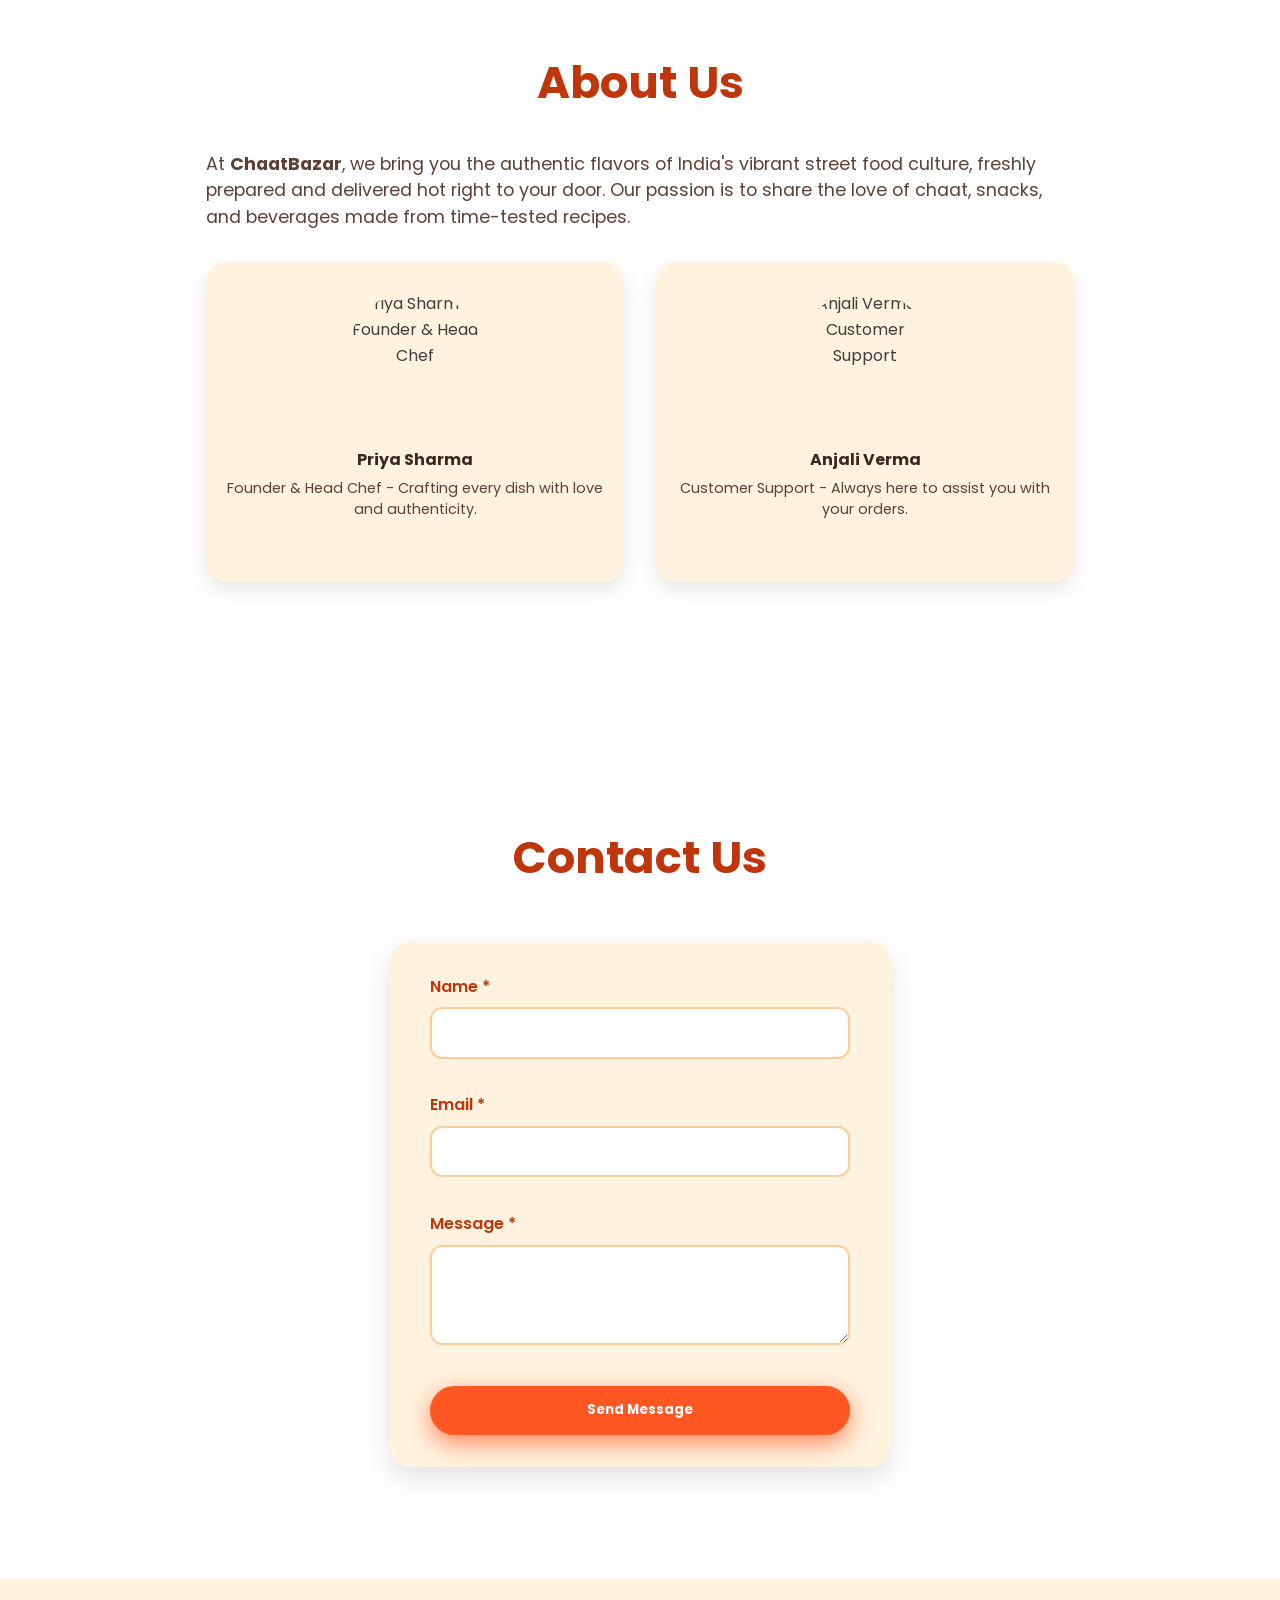
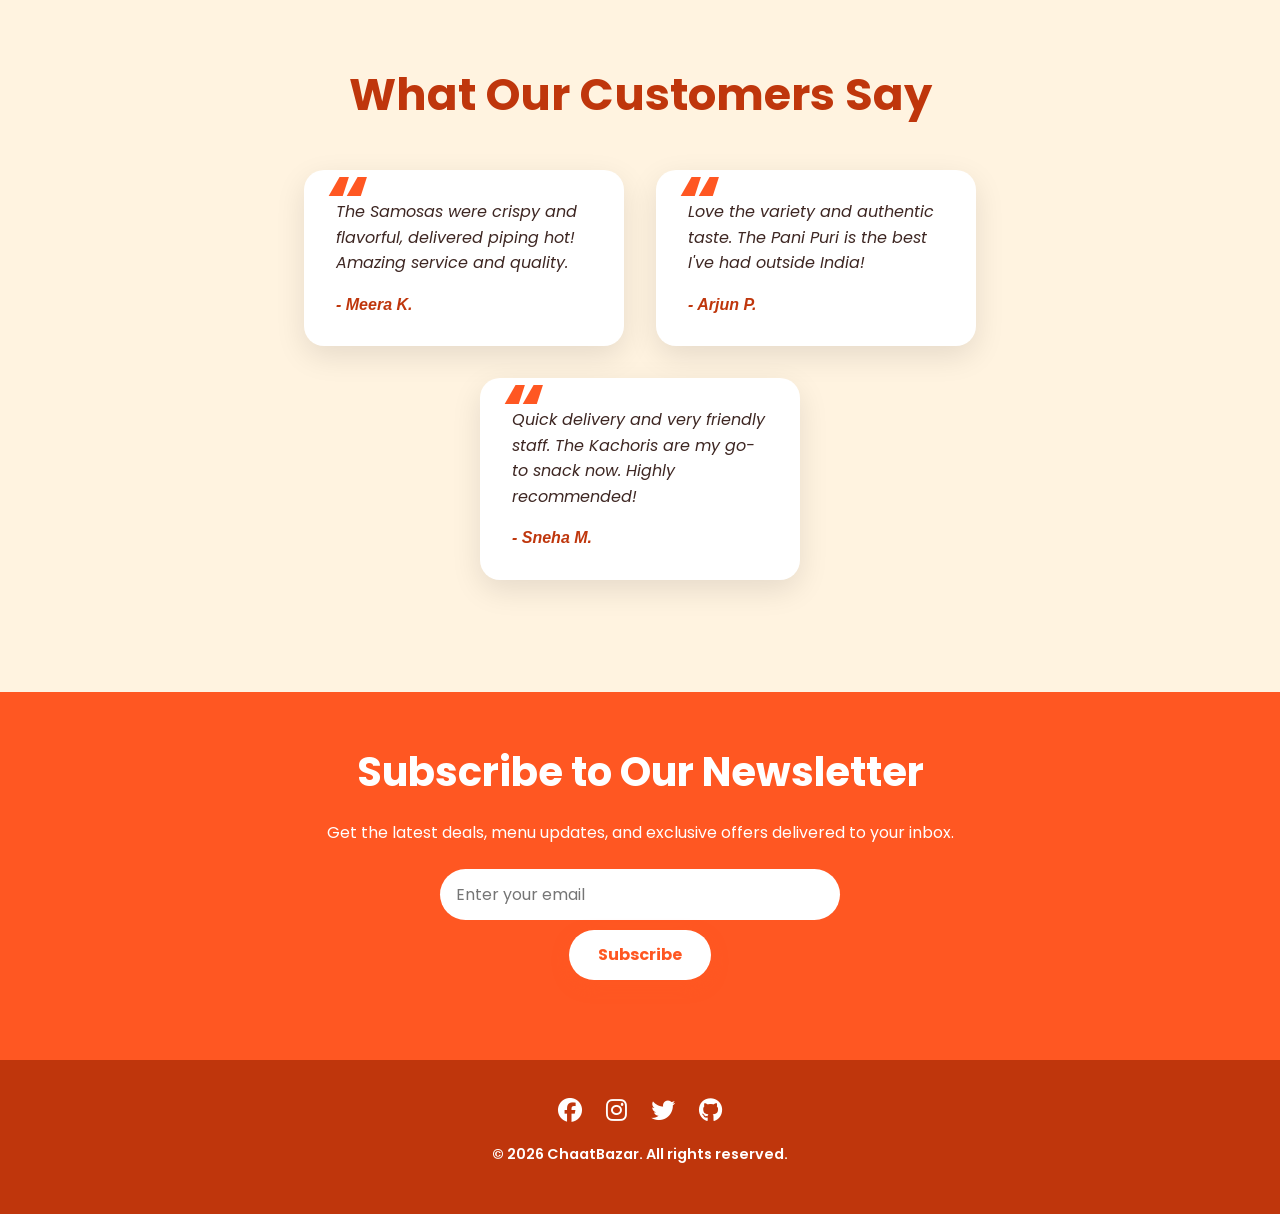
==== commit 4503815a: "feat: add multi-language support (EN/HI)" ====
--- a/index.html
+++ b/index.html
@@ -50,7 +50,7 @@
     <button class="btn-primary" id="order-now-btn" aria-haspopup="true" aria-controls="menu">Order Now</button>
   </div>
   <div class="hero-image" aria-hidden="true">
-    <img src="img/nbG_img.png" alt="Colorful Indian street food platter" />
+    <img src="img/hero_img.png" alt="Colorful Indian street food platter" />
   </div>
 </section>
 
@@ -276,6 +276,8 @@
 <script src="js/geolocation.js"></script>
 <script src="js/sanitization.js"></script>
 <script src="js/loyalty.js"></script>
+<script src="js/translations.js"></script>
+<script src="js/i18n.js"></script>
 <script src="js/main.js"></script>
 </body>
 </html>
--- a/css/style.css
+++ b/css/style.css
@@ -244,6 +244,10 @@
       color: #fff;
       letter-spacing: 1px;
       user-select: none;
+      display: flex;
+      align-items: center;
+      white-space: nowrap;
+      gap: 0.4rem;
     }
     nav {
       display: flex;
@@ -699,17 +703,20 @@
       flex-wrap: wrap;
       margin-bottom: 3rem;
     }
-    .team-member {
-  flex: 1 1 380px;
-  max-width: 420px;
-  height: 320px;
-  perspective: 1000px;
-  background: transparent;
-  border-radius: 20px;
-  box-shadow: none;
-  padding: 0;
-  text-align: center;
-  user-select: none;
+   
+   .team-member {
+   width: 100%;
+   max-width: 420px;
+   min-width: 280px;
+   height: 320px;
+   flex: 1 1 320px;
+   perspective: 1000px;
+   background: transparent;
+   border-radius: 20px;
+   box-shadow: none;
+   padding: 0;
+   text-align: center;
+   user-select: none;
 }
 
 .team-member-inner {
@@ -1160,6 +1167,14 @@
       }
     }
 
+    /*=====Team member layout Fix===*/
+
+    @media (max-width: 768px) {
+    .team-member {
+    min-width: 100%;
+    max-width: 100%;
+  }
+  }
     /* ===== Mobile Navbar Fix ===== */
 @media (max-width: 480px) {
 
@@ -2484,4 +2499,23 @@
 body.dark .breakdown-row.final {
   color: #ff7a45;
   border-top-color: #555;
+}
+
+.lang-toggle-btn {
+  background: linear-gradient(135deg, #ff6200, #ff8c00);
+  color: #fff;
+  border: none;
+  border-radius: 20px;
+  padding: 6px 16px;
+  font-size: 0.85rem;
+  font-weight: 600;
+  cursor: pointer;
+  font-family: 'Poppins', sans-serif;
+  transition: transform 0.2s ease, box-shadow 0.2s ease;
+  white-space: nowrap;
+  margin-left: 8px;
+}
+.lang-toggle-btn:hover {
+  transform: translateY(-2px);
+  box-shadow: 0 4px 12px rgba(255, 98, 0, 0.35);
 }
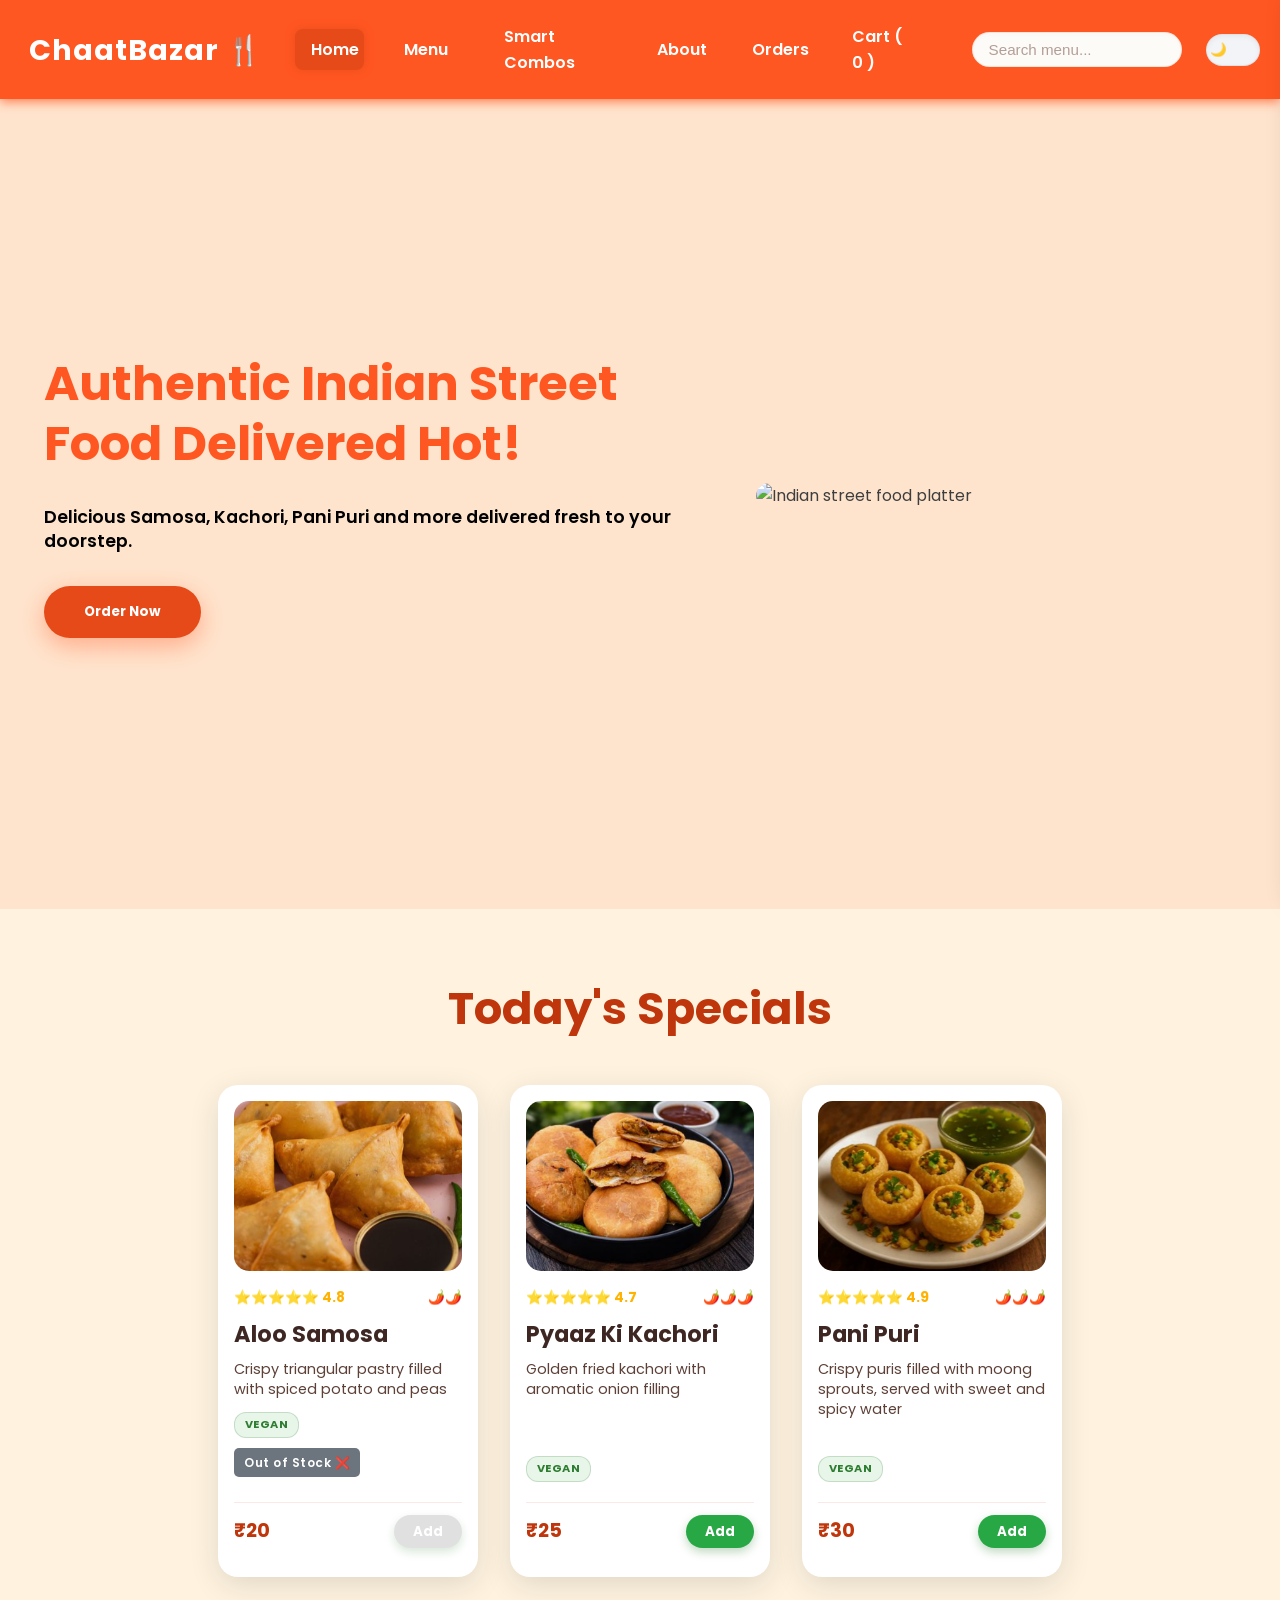
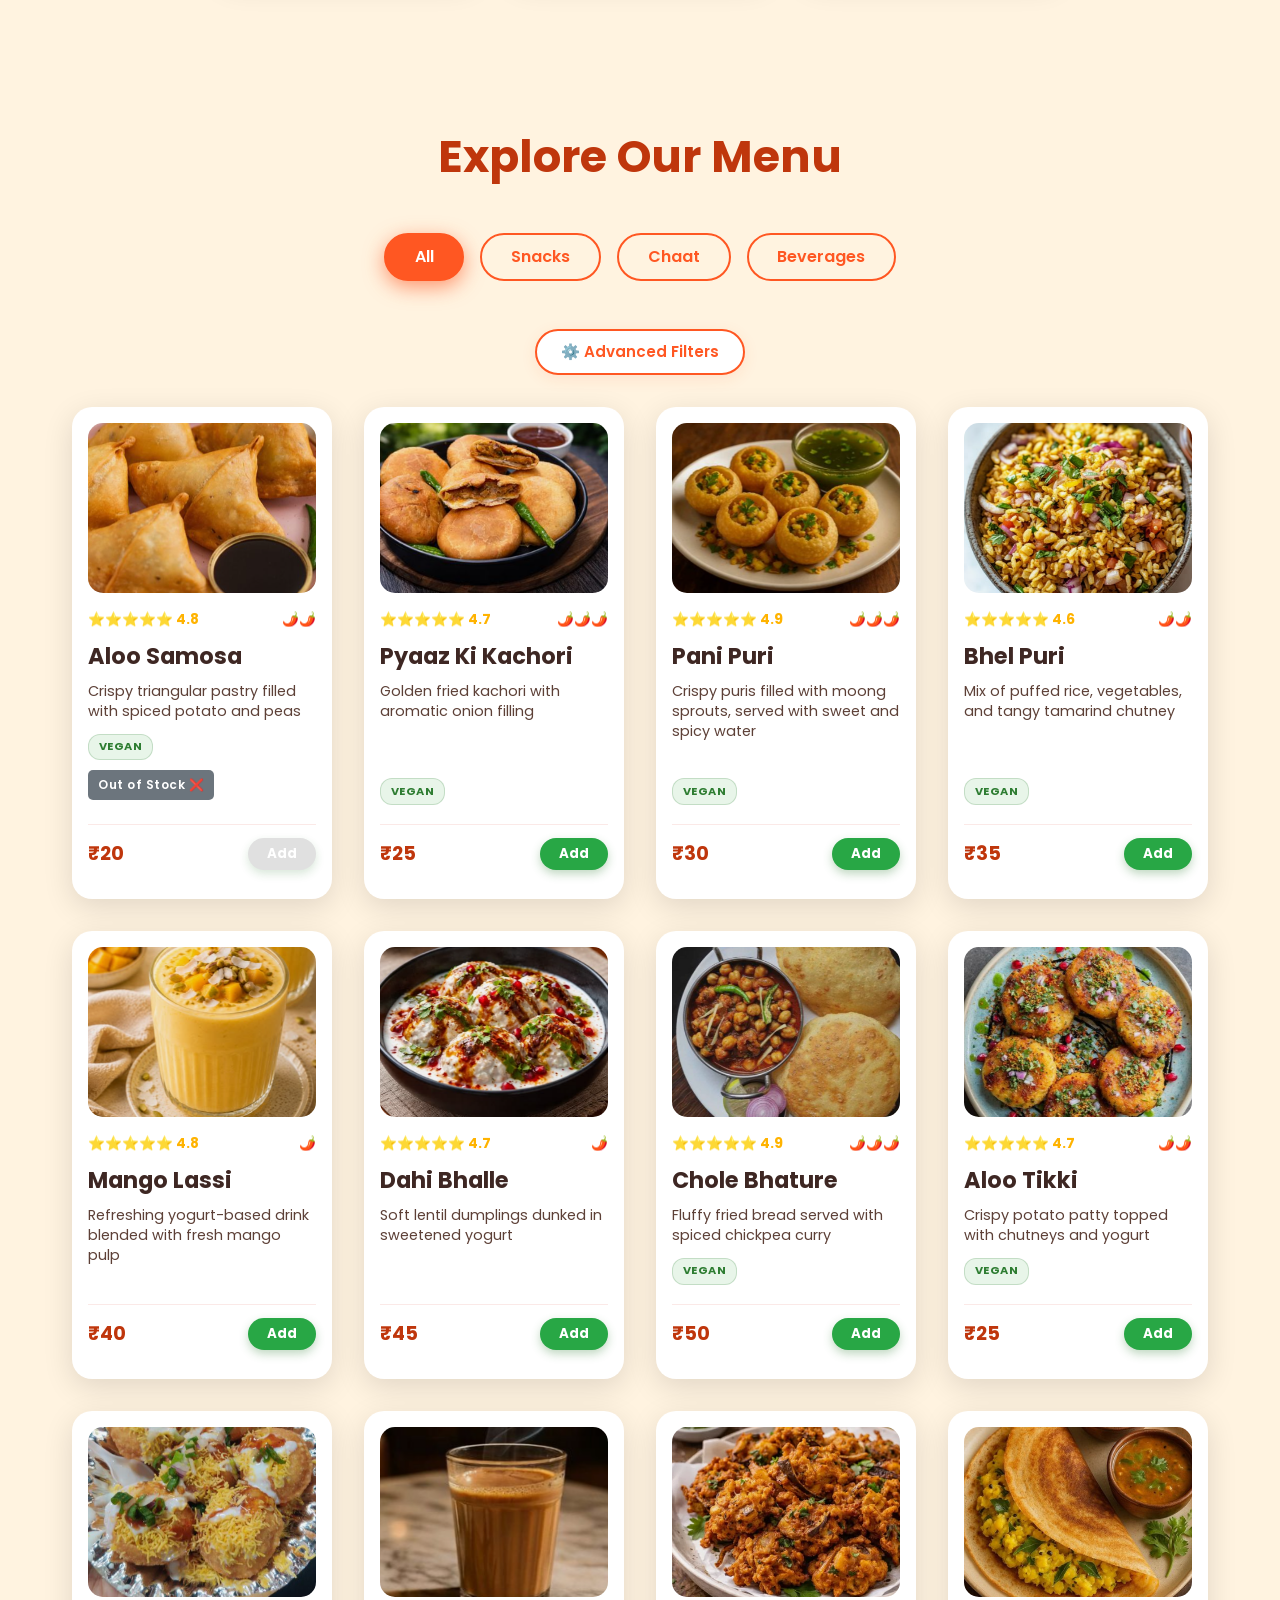
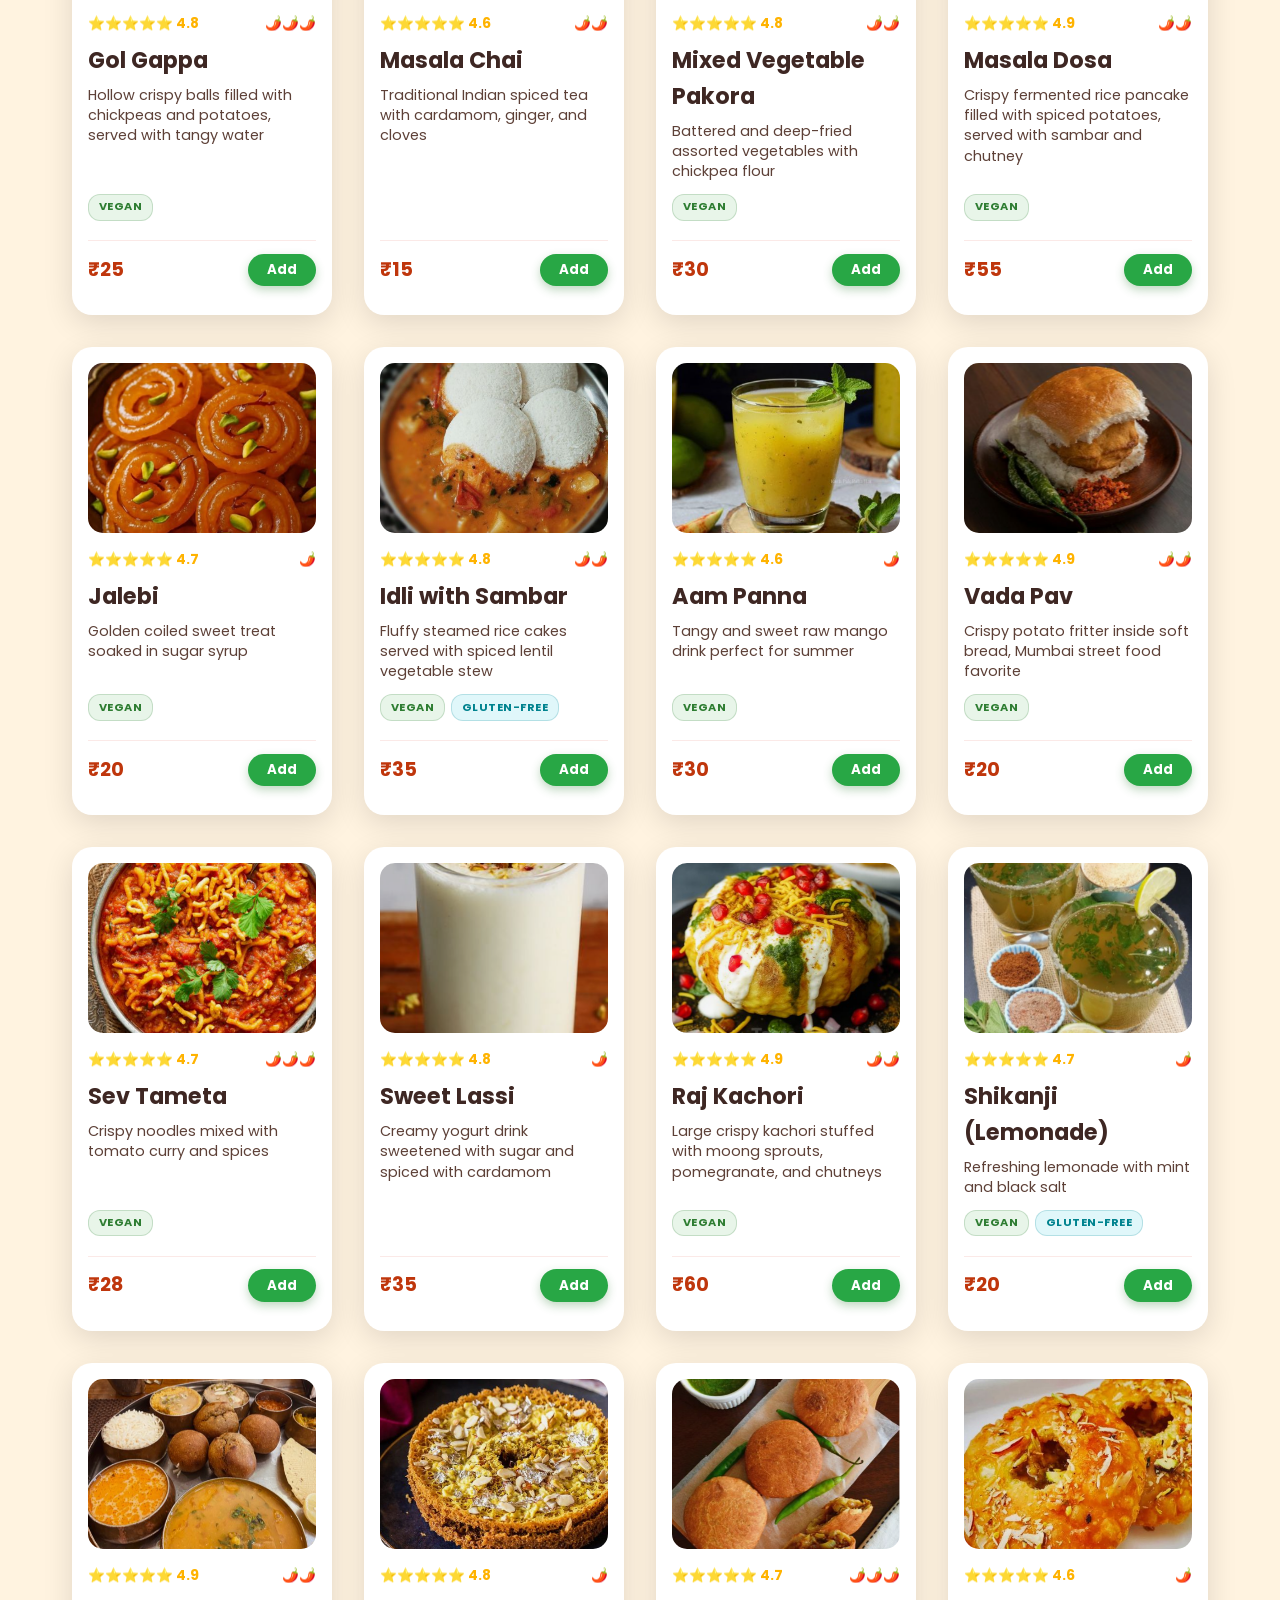
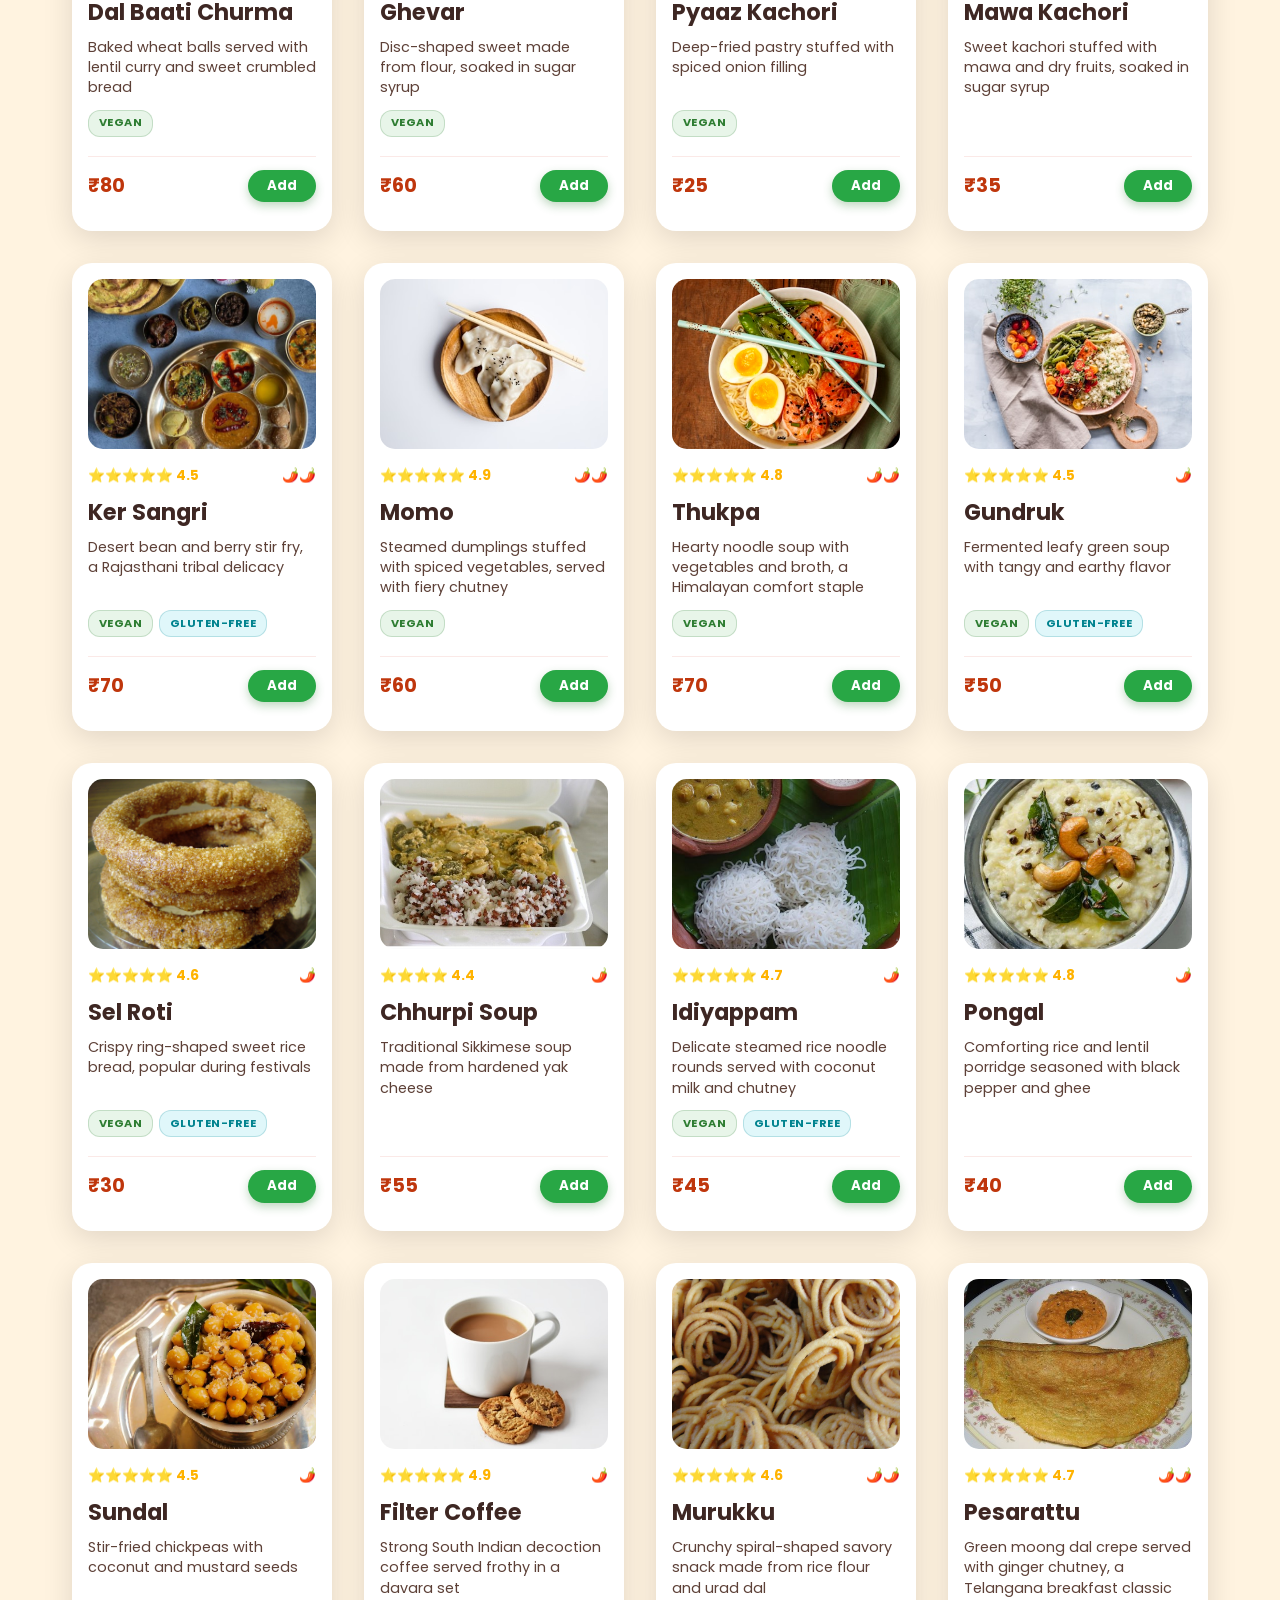
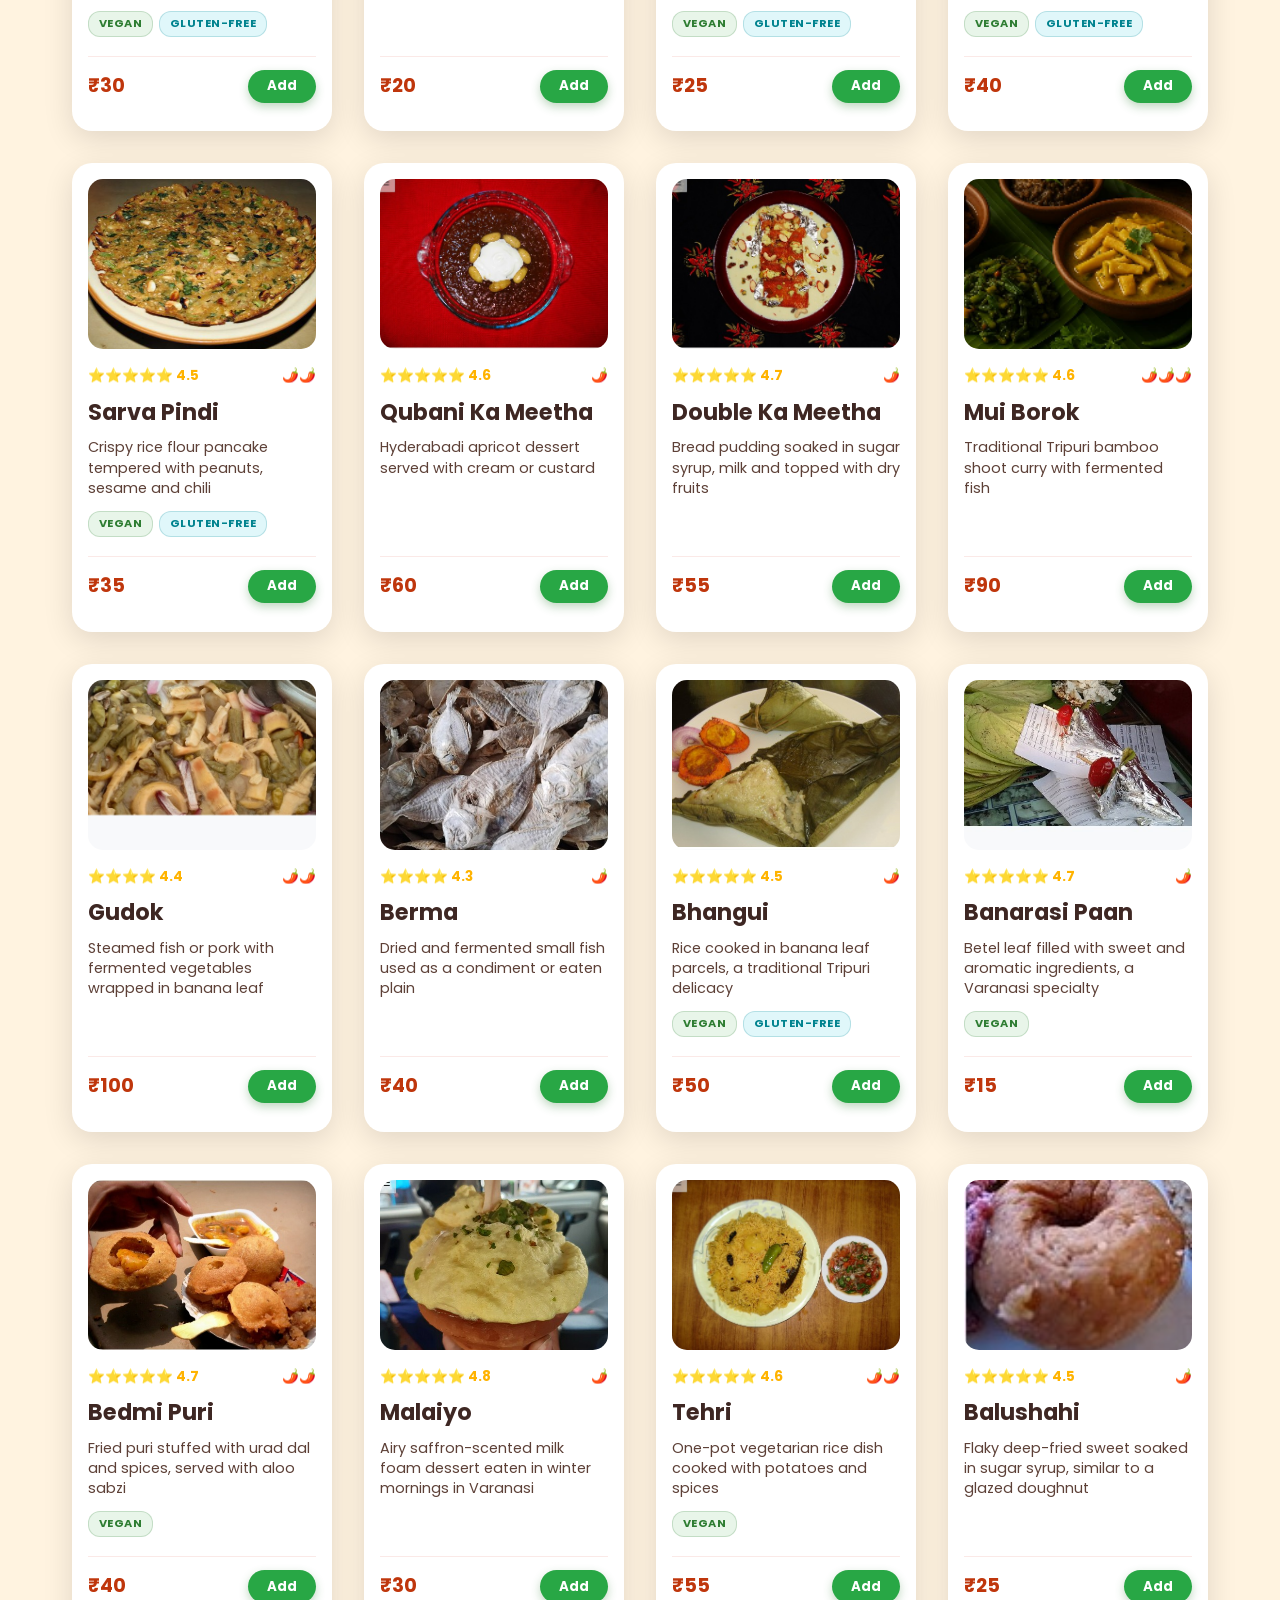
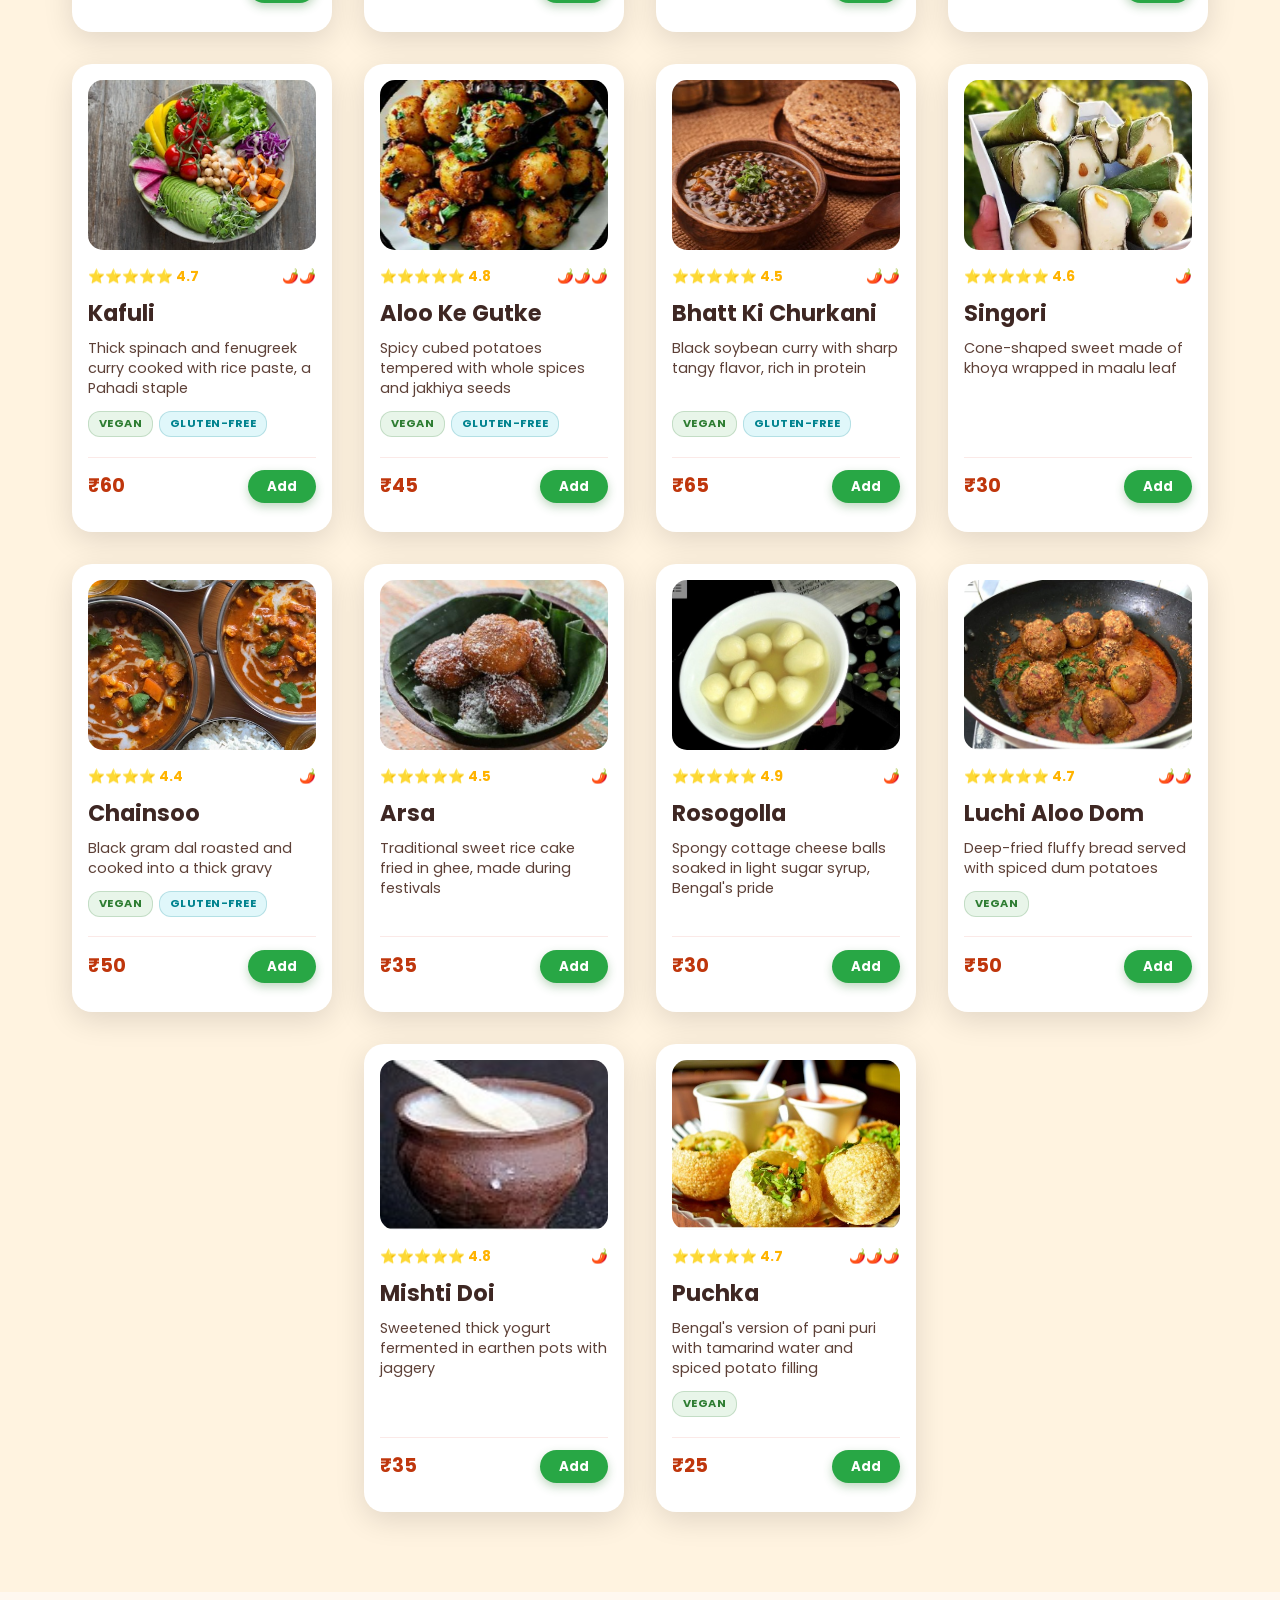
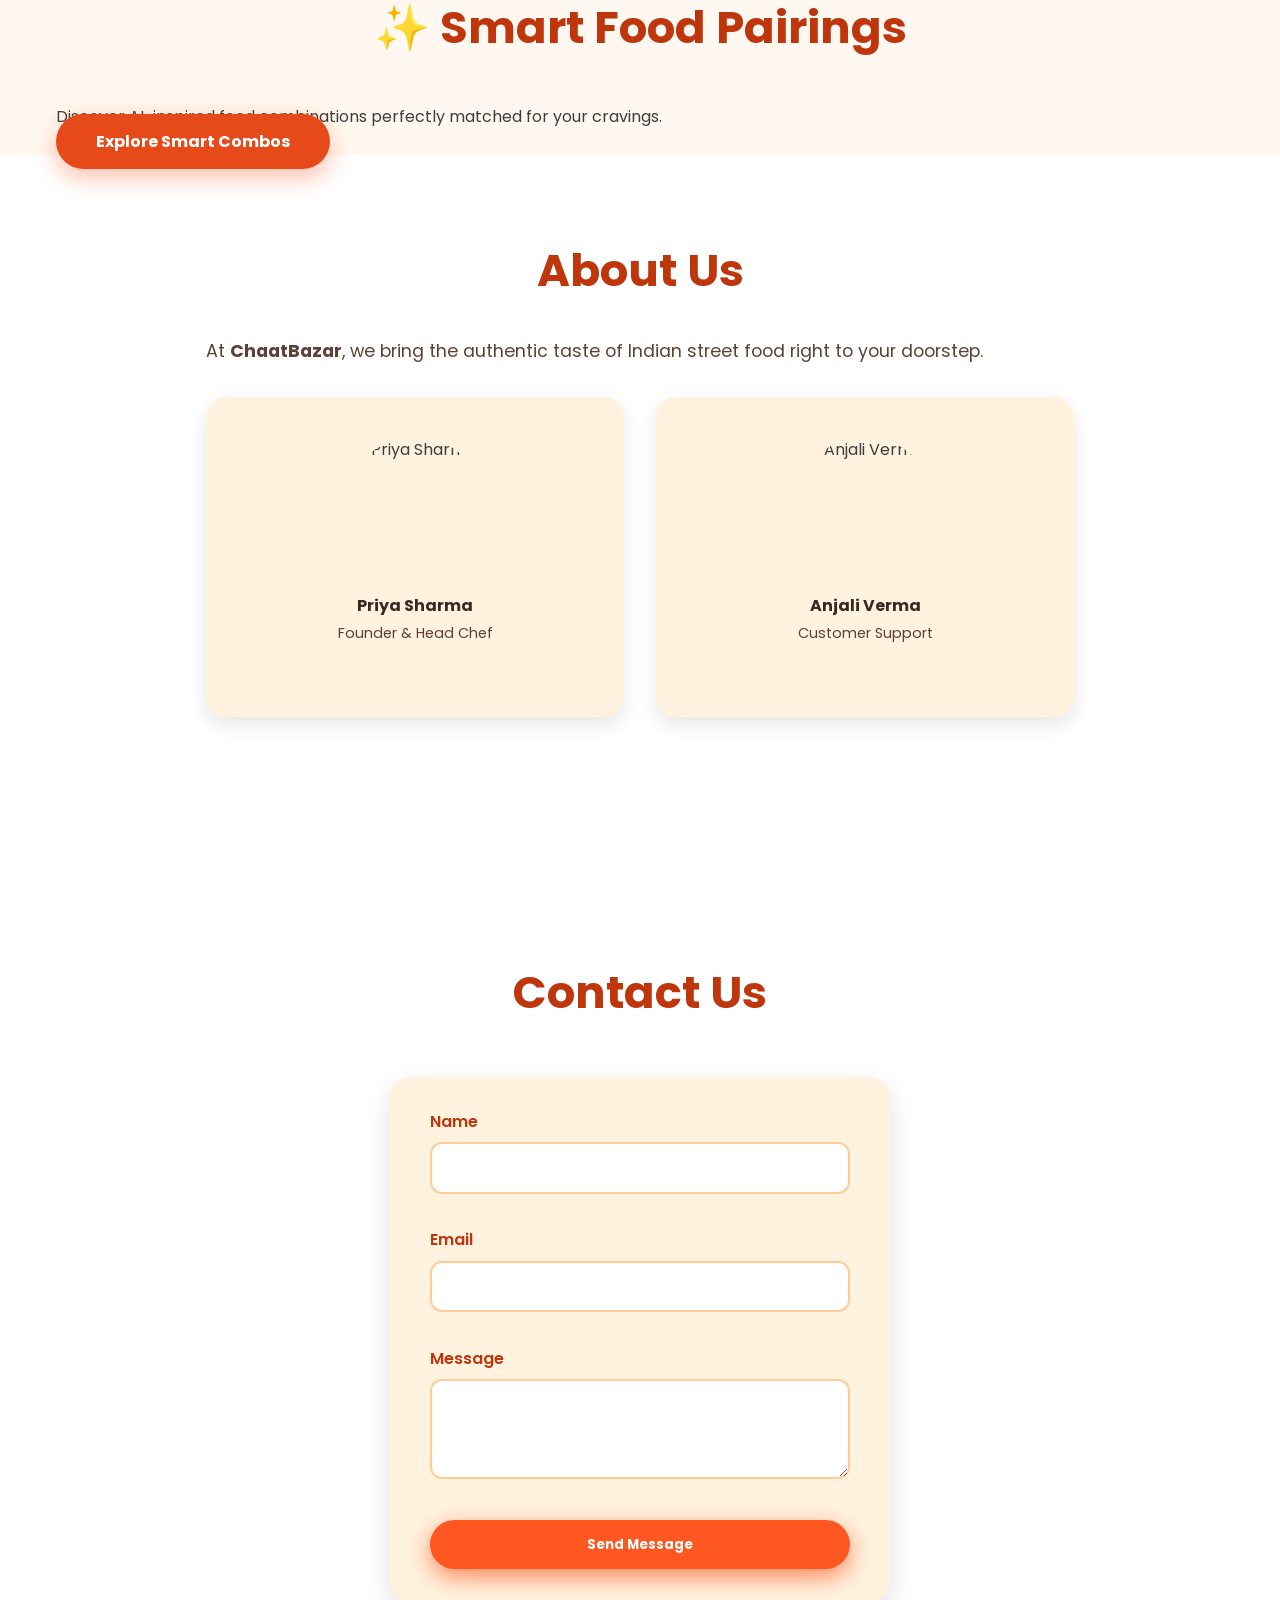
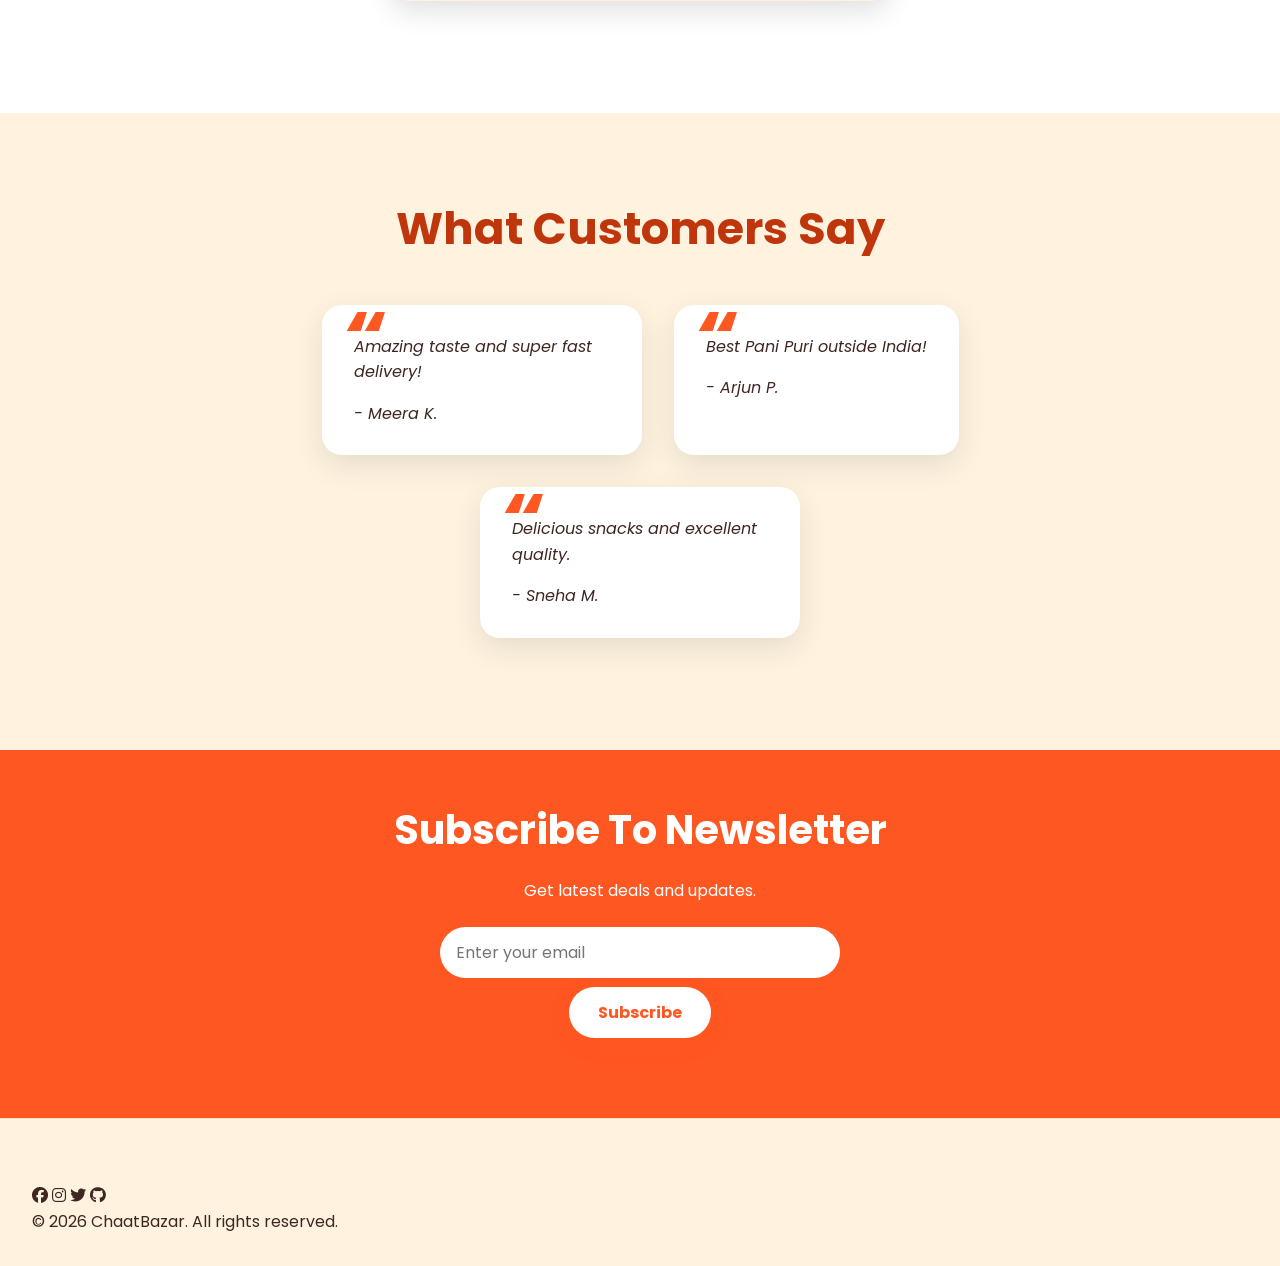
==== commit 8f0ae92f: "resolve merge conflicts" ====
--- a/index.html
+++ b/index.html
@@ -1,283 +1,962 @@
-<!DOCTYPE html>
-<html lang="en">
-<head>
-  <meta charset="UTF-8" />
-  <meta name="viewport" content="width=device-width, initial-scale=1" />
-  <title>ChaatBazar 🍴 | Authentic Indian Street Food Delivered Hot</title>
-  
-  <!-- Google Fonts -->
-  <link href="https://fonts.googleapis.com/css2?family=Poppins:wght@400;600;700&display=swap" rel="stylesheet" />
-  <link rel="stylesheet" href="https://cdnjs.cloudflare.com/ajax/libs/font-awesome/6.5.1/css/all.min.css" />
-  <link rel="stylesheet" href="css/style.css">
-  <link rel="icon" href="favicon.png" type="image/png" />
-</head>
-<body>
-
-<!-- Header & Navigation -->
-<header>
-  <div class="header-inner container" role="banner">
-    <a href="#" class="logo" aria-label="ChaatBazar Home">ChaatBazar 🍴</a>
-    <nav role="navigation" aria-label="Primary Navigation">
-      <a href="#hero" class="nav-link active" tabindex="0">Home</a>
-      <div class="dropdown" tabindex="0" aria-haspopup="true" aria-expanded="false">
-        <a href="menu.html" class="dropdown-toggle nav-link">Menu</a>
-        <div class="dropdown-menu" role="menu" aria-label="Menu Categories">
-          <a href="#specials" role="menuitem" tabindex="-1" class="menu-filter" data-filter="Specials">Specials</a>
-          <a href="#menu" role="menuitem" tabindex="-1" class="menu-filter" data-filter="Snacks">Snacks</a>
-          <a href="#menu" role="menuitem" tabindex="-1" class="menu-filter" data-filter="Chaat">Chaat</a>
-          <a href="#menu" role="menuitem" tabindex="-1" class="menu-filter" data-filter="Beverages">Beverages</a>
-          <a href="#menu" role="menuitem" tabindex="-1" class="menu-filter" data-filter="All">All</a>
-        </div>
-      </div>
-      <a href="#about" class="nav-link">About</a>
-      <a href="orders.html" class="nav-link">Orders</a>
-      <a href="#cart-sidebar" class="nav-link" id="cart-open-btn" aria-label="Open Cart">Cart (<span id="cart-count">0</span>)</a>
-      <div class="search-bar" role="search">
-        <input type="search" placeholder="Search menu..." aria-label="Search menu" id="search-input" autocomplete="off" />
-        <button aria-label="Search" id="search-btn"></button>
-        <div class="search-suggestions" id="search-suggestions" style="display: none;"></div>
-      </div>
-  <button id="theme-toggle" class="theme-toggle">🌙</button>
-    </nav>
-  </div>
-</header>
-
-<!-- Hero Section -->
-<section id="hero" class="hero" role="region" aria-label="Hero Section">
-  <div class="hero-content">
-    <h1>Satisfy Your Cravings with Tasty Indian Delights</h1>
-    <p>From crunchy bites to tangy flavors, experience India’s most loved street food anytime, anywhere.</p>
-    <button class="btn-primary" id="order-now-btn" aria-haspopup="true" aria-controls="menu">Order Now</button>
-  </div>
-  <div class="hero-image" aria-hidden="true">
-    <img src="img/hero_img.png" alt="Colorful Indian street food platter" />
-  </div>
-</section>
-
-<!-- Specials Section -->
-<section id="specials" class="specials" role="region" aria-label="Today's Specials">
-  <h2 class="section-title">Today's Specials</h2>
-  <div class="cards" id="specials-cards">
-    <!-- Special cards will be injected here -->
-  </div>
-</section>
-
-<!-- Recently Viewed Section -->
-<section id="recently-viewed" class="recently-viewed" role="region" aria-label="Recently Viewed Items" style="display: none;">
-  <h2 class="section-title">Recently Viewed</h2>
-  <div class="cards" id="recently-viewed-cards">
-    <!-- Recently viewed cards will be injected here -->
-  </div>
-</section>
-
-<!-- Menu Section -->
-<section id="menu" class="menu" role="region" aria-label="Full Menu">
-  <h2 class="section-title">Explore Our Menu</h2>
-  <div class="filter-buttons" role="toolbar" aria-label="Filter menu categories">
-    <button class="filter-btn active" data-filter="All" aria-pressed="true">All</button>
-    <button class="filter-btn" data-filter="Snacks" aria-pressed="false">Snacks</button>
-    <button class="filter-btn" data-filter="Chaat" aria-pressed="false">Chaat</button>
-    <button class="filter-btn" data-filter="Beverages" aria-pressed="false">Beverages</button>
-  </div>
-
-  <div class="filter-toggle-container">
-    <button class="btn-filter-toggle" id="filter-toggle-btn" aria-expanded="false" aria-controls="advanced-filters">
-      <span>⚙️ Advanced Filters</span>
-    </button>
-  </div>
-
-  <div class="advanced-filters" id="advanced-filters" style="display: none;">
-    <div class="filter-grid">
-      <!-- Price Range Slider -->
-      <div class="filter-group">
-        <label for="price-range-slider">Max Price: <span id="price-slider-val">₹100</span></label>
-        <input type="range" id="price-range-slider" min="10" max="100" step="5" value="100" aria-valuemin="10" aria-valuemax="100" aria-valuenow="100" />
-      </div>
-
-      <!-- Spice Level Selector -->
-      <div class="filter-group">
-        <label for="spice-level-select">Spice Level</label>
-        <select id="spice-level-select">
-          <option value="All">All Spice Levels</option>
-          <option value="Low">🌶️ Low</option>
-          <option value="Medium">🌶️🌶️ Medium</option>
-          <option value="High">🌶️🌶️🌶️ High</option>
-        </select>
-      </div>
-
-      <!-- Rating Selector -->
-      <div class="filter-group">
-        <label for="rating-select">Minimum Rating</label>
-        <select id="rating-select">
-          <option value="All">All Ratings</option>
-          <option value="4.6">⭐ 4.6+ Stars</option>
-          <option value="4.8">⭐⭐ 4.8+ Stars</option>
-          <option value="4.9">⭐⭐⭐ 4.9+ Stars</option>
-        </select>
-      </div>
-
-      <!-- Dietary Preferences -->
-      <div class="filter-group dietary-group">
-        <label>Dietary Preferences</label>
-        <div class="checkbox-container">
-          <label class="custom-checkbox">
-            <input type="checkbox" id="dietary-vegan" />
-            <span class="checkbox-label">🌱 Vegan</span>
-          </label>
-          <label class="custom-checkbox">
-            <input type="checkbox" id="dietary-gf" />
-            <span class="checkbox-label">🌾 Gluten-Free</span>
-          </label>
-        </div>
-      </div>
-    </div>
-    
-    <!-- Reset Filters Button -->
-    <div class="filter-actions">
-      <button class="btn-reset-filters" id="reset-filters-btn">Reset All Filters</button>
-    </div>
-  </div>
-  <div class="cards" id="menu-cards" aria-live="polite" aria-relevant="additions removals">
-    <!-- Menu cards injected here -->
-  </div>
-</section>
-
-<!-- About Section -->
-<!-- About Section -->
-<section id="about" class="about" role="region" aria-label="About ChaatBazar">
-  <div class="container">
-    <h2>About Us</h2>
-    <p>At <strong>ChaatBazar</strong>, we bring you the authentic flavors of India's vibrant street food culture, freshly prepared and delivered hot right to your door. Our passion is to share the love of chaat, snacks, and beverages made from time-tested recipes.</p>
-
-    <div class="team" aria-label="Meet our team">
-
-      <article class="team-member" tabindex="0">
-        <div class="team-member-inner">
-
-          <div class="team-member-front">
-            <img src="https://randomuser.me/api/portraits/women/68.jpg" alt="Priya Sharma - Founder & Head Chef" />
-            <h4>Priya Sharma</h4>
-            <p>Founder & Head Chef - Crafting every dish with love and authenticity.</p>
-          </div>
-
-          <div class="team-member-back">
-            <h4>About Priya</h4>
-            <p>10+ years of culinary expertise specializing in authentic Indian street food and handcrafted signature recipes.</p>
-          </div>
-
-        </div>
-      </article>
-
-      <article class="team-member" tabindex="0">
-        <div class="team-member-inner">
-
-          <div class="team-member-front">
-            <img src="https://randomuser.me/api/portraits/women/45.jpg" alt="Anjali Verma - Customer Support" />
-            <h4>Anjali Verma</h4>
-            <p>Customer Support - Always here to assist you with your orders.</p>
-          </div>
-
-          <div class="team-member-back">
-            <h4>About Anjali</h4>
-            <p>Ensures smooth customer experience, quick assistance, and seamless order support from start to finish.</p>
-          </div>
-
-        </div>
-      </article>
-
-    </div>
-  </div>
-</section>
-
-<!-- Contact Section -->
-<section class="contact" role="region" aria-label="Contact Us">
-  <div class="container">
-    <h2>Contact Us</h2>
-    <form class="contact-form" id="contact-form" novalidate aria-label="Contact Form">
-      <label for="name">Name <span class="required">*</span></label>
-      <input type="text" id="name" name="name" required aria-required="true" minlength="2" />
-      <div class="error-msg" id="error-name" aria-live="assertive"></div>
-
-      <label for="email">Email <span class="required">*</span></label>
-      <input type="email" id="email" name="email" required aria-required="true" />
-      <div class="error-msg" id="error-email" aria-live="assertive"></div>
-
-      <label for="message">Message <span class="required">*</span></label>
-      <textarea id="message" name="message" required aria-required="true" minlength="10"></textarea>
-      <div class="error-msg" id="error-message" aria-live="assertive"></div>
-
-      <div class="form-success-msg" id="form-success" role="alert" aria-live="polite" style="display:none;">
-        Your message has been sent. We'll get back to you soon.
-      </div>
-      <button type="submit" class="btn-submit">Send Message</button>
-    </form>
-  </div>
-</section>
-
-<!-- Testimonials -->
-<section class="testimonials" role="region" aria-label="Customer Testimonials">
-  <h2 class="section-title">What Our Customers Say</h2>
-  <div class="testimonial-cards">
-    <blockquote class="testimonial" tabindex="0">
-      <p>The Samosas were crispy and flavorful, delivered piping hot! Amazing service and quality.</p>
-      <cite class="author">- Meera K.</cite>
-    </blockquote>
-    <blockquote class="testimonial" tabindex="0">
-      <p>Love the variety and authentic taste. The Pani Puri is the best I've had outside India!</p>
-      <cite class="author">- Arjun P.</cite>
-    </blockquote>
-    <blockquote class="testimonial" tabindex="0">
-      <p>Quick delivery and very friendly staff. The Kachoris are my go-to snack now. Highly recommended!</p>
-      <cite class="author">- Sneha M.</cite>
-    </blockquote>
-  </div>
-</section>
-
-<!-- Newsletter Signup -->
-<section class="newsletter" role="region" aria-label="Newsletter Signup">
-  <h2>Subscribe to Our Newsletter</h2>
-  <p>Get the latest deals, menu updates, and exclusive offers delivered to your inbox.</p>
-  <form class="newsletter-form" id="newsletter-form" aria-label="Newsletter subscription form">
-    <input type="email" id="newsletter-email" name="newsletter-email" placeholder="Enter your email" required aria-required="true" />
-    <button type="submit" aria-label="Subscribe to newsletter">Subscribe</button>
-  </form>
-</section>
-
-<!-- Cart Sidebar -->
-<aside id="cart-sidebar" role="region" aria-label="Shopping Cart" aria-hidden="true">
-  <div id="cart-header">
-    Your Cart
-    <button id="cart-close" aria-label="Close Cart">&times;</button>
-  </div>
-  <div id="cart-items" tabindex="0" aria-live="polite" aria-relevant="additions removals">
-    <!-- Cart items injected here -->
-  </div>
-  <div id="cart-footer">
-    <span id="cart-total">Total: ₹0</span>
-    <button id="checkout-btn" disabled>Checkout</button>
-  </div>
-</aside>
-
-<!-- Footer -->
-<footer>
-  <div class="social-icons">
-    <a href="https://facebook.com" target="_blank" rel="noopener noreferrer" aria-label="Facebook"><i class="fa-brands fa-facebook"></i></a>
-    <a href="https://instagram.com" target="_blank" rel="noopener noreferrer" aria-label="Instagram"><i class="fa-brands fa-instagram"></i></a>
-    <a href="https://twitter.com" target="_blank" rel="noopener noreferrer" aria-label="Twitter"><i class="fa-brands fa-twitter"></i></a>
-    <a href="https://github.com" target="_blank" rel="noopener noreferrer" aria-label="GitHub"><i class="fa-brands fa-github"></i></a>
-  </div>
-  <p>© 2026 ChaatBazar. All rights reserved.</p>
-</footer>
-
-<div id="toast-notification" class="toast-notification"></div>
-<script src="js/cart-manager.js"></script>
-<script src="js/recently-viewed.js"></script>
-<script src="js/delivery-tracker.js"></script>
-<script src="js/geolocation.js"></script>
-<script src="js/sanitization.js"></script>
-<script src="js/loyalty.js"></script>
-<script src="js/translations.js"></script>
-<script src="js/i18n.js"></script>
-<script src="js/main.js"></script>
-</body>
-</html>+<!DOCTYPE html>
+<html lang="en">
+<head>
+
+  <meta charset="UTF-8" />
+
+  <meta
+    name="viewport"
+    content="width=device-width, initial-scale=1"
+  />
+
+  <title>
+    ChaatBazar 🍴 | Authentic Indian Street Food Delivered Hot
+  </title>
+
+  <!-- GOOGLE FONTS -->
+  <link
+    href="https://fonts.googleapis.com/css2?family=Poppins:wght@400;500;600;700&display=swap"
+    rel="stylesheet"
+  />
+
+  <!-- FONT AWESOME -->
+  <link
+    rel="stylesheet"
+    href="https://cdnjs.cloudflare.com/ajax/libs/font-awesome/6.5.1/css/all.min.css"
+  />
+
+  <!-- MAIN CSS -->
+  <link rel="stylesheet" href="css/style.css" />
+
+  <link
+    rel="icon"
+    href="favicon.png"
+    type="image/png"
+  />
+
+</head>
+
+<body>
+
+<!-- ================= HEADER ================= -->
+
+<header>
+
+  <div
+    class="header-inner container"
+    role="banner"
+  >
+
+    <a
+      href="index.html"
+      class="logo"
+      aria-label="ChaatBazar Home"
+    >
+      ChaatBazar 🍴
+    </a>
+
+    <nav
+      role="navigation"
+      aria-label="Primary Navigation"
+    >
+
+      <a
+        href="#hero"
+        class="nav-link active"
+      >
+        Home
+      </a>
+
+      <!-- DROPDOWN -->
+
+      <div
+        class="dropdown"
+        tabindex="0"
+        aria-haspopup="true"
+        aria-expanded="false"
+      >
+
+        <a
+          href="menu.html"
+          class="dropdown-toggle nav-link"
+        >
+          Menu
+        </a>
+
+        <div
+          class="dropdown-menu"
+          role="menu"
+          aria-label="Menu Categories"
+        >
+
+          <a
+            href="menu.html"
+            role="menuitem"
+          >
+            All
+          </a>
+
+          <a
+            href="menu.html"
+            role="menuitem"
+          >
+            Snacks
+          </a>
+
+          <a
+            href="menu.html"
+            role="menuitem"
+          >
+            Chaat
+          </a>
+
+          <a
+            href="menu.html"
+            role="menuitem"
+          >
+            Beverages
+          </a>
+
+        </div>
+
+      </div>
+
+      <a
+        href="recommendations.html"
+        class="nav-link"
+      >
+        Smart Combos
+      </a>
+
+      <a
+        href="#about"
+        class="nav-link"
+      >
+        About
+      </a>
+
+      <a
+        href="orders.html"
+        class="nav-link"
+      >
+        Orders
+      </a>
+
+      <a
+        href="#cart-sidebar"
+        class="nav-link"
+        id="cart-open-btn"
+      >
+        Cart (
+        <span id="cart-count">0</span>
+        )
+      </a>
+
+      <!-- SEARCH -->
+
+      <div
+        class="search-bar"
+        role="search"
+      >
+
+        <input
+          type="search"
+          placeholder="Search menu..."
+          aria-label="Search menu"
+          id="search-input"
+          autocomplete="off"
+        />
+
+        <button
+          aria-label="Search"
+          id="search-btn"
+        ></button>
+
+        <div
+          class="search-suggestions"
+          id="search-suggestions"
+          style="display:none;"
+        ></div>
+
+      </div>
+
+      <!-- THEME TOGGLE -->
+
+      <button
+        id="theme-toggle"
+        class="theme-toggle"
+      >
+        🌙
+      </button>
+
+    </nav>
+
+  </div>
+
+</header>
+
+<!-- ================= HERO SECTION ================= -->
+
+<section
+  id="hero"
+  class="hero"
+  role="region"
+  aria-label="Hero Section"
+>
+
+  <div class="hero-content">
+
+    <h1>
+      Authentic Indian Street Food Delivered Hot!
+    </h1>
+
+    <p>
+      Delicious Samosa, Kachori, Pani Puri
+      and more delivered fresh to your
+      doorstep.
+    </p>
+
+    <button
+      class="btn-primary"
+      id="order-now-btn"
+    >
+      Order Now
+    </button>
+
+  </div>
+
+  <div
+    class="hero-image"
+    aria-hidden="true"
+  >
+
+    <img
+      src="img/chaat.png"
+      alt="Indian street food platter"
+    />
+
+  </div>
+
+</section>
+
+<!-- ================= SPECIALS ================= -->
+
+<section
+  id="specials"
+  class="specials"
+  role="region"
+  aria-label="Today's Specials"
+>
+
+  <h2 class="section-title">
+    Today's Specials
+  </h2>
+
+  <div
+    class="cards"
+    id="specials-cards"
+  >
+
+    <!-- Injected via JS -->
+
+  </div>
+
+</section>
+
+<!-- ================= RECENTLY VIEWED ================= -->
+
+<section
+  id="recently-viewed"
+  class="recently-viewed"
+  role="region"
+  aria-label="Recently Viewed Items"
+  style="display:none;"
+>
+
+  <h2 class="section-title">
+    Recently Viewed
+  </h2>
+
+  <div
+    class="cards"
+    id="recently-viewed-cards"
+  >
+
+    <!-- Injected via JS -->
+
+  </div>
+
+</section>
+
+<!-- ================= MENU ================= -->
+
+<section
+  id="menu"
+  class="menu"
+  role="region"
+  aria-label="Full Menu"
+>
+
+  <h2 class="section-title">
+    Explore Our Menu
+  </h2>
+
+  <!-- FILTER BUTTONS -->
+
+  <div
+    class="filter-buttons"
+    role="toolbar"
+    aria-label="Filter menu categories"
+  >
+
+    <button
+      class="filter-btn active"
+      data-filter="All"
+    >
+      All
+    </button>
+
+    <button
+      class="filter-btn"
+      data-filter="Snacks"
+    >
+      Snacks
+    </button>
+
+    <button
+      class="filter-btn"
+      data-filter="Chaat"
+    >
+      Chaat
+    </button>
+
+    <button
+      class="filter-btn"
+      data-filter="Beverages"
+    >
+      Beverages
+    </button>
+
+  </div>
+
+  <!-- ADVANCED FILTER TOGGLE -->
+
+  <div class="filter-toggle-container">
+
+    <button
+      class="btn-filter-toggle"
+      id="filter-toggle-btn"
+      aria-expanded="false"
+      aria-controls="advanced-filters"
+    >
+
+      <span>
+        ⚙️ Advanced Filters
+      </span>
+
+    </button>
+
+  </div>
+
+  <!-- ADVANCED FILTERS -->
+
+  <div
+    class="advanced-filters"
+    id="advanced-filters"
+    style="display:none;"
+  >
+
+    <div class="filter-grid">
+
+      <!-- PRICE -->
+
+      <div class="filter-group">
+
+        <label for="price-range-slider">
+
+          Max Price:
+          <span id="price-slider-val">
+            ₹100
+          </span>
+
+        </label>
+
+        <input
+          type="range"
+          id="price-range-slider"
+          min="10"
+          max="100"
+          step="5"
+          value="100"
+        />
+
+      </div>
+
+      <!-- SPICE -->
+
+      <div class="filter-group">
+
+        <label for="spice-level-select">
+          Spice Level
+        </label>
+
+        <select id="spice-level-select">
+
+          <option value="All">
+            All Spice Levels
+          </option>
+
+          <option value="Low">
+            🌶️ Low
+          </option>
+
+          <option value="Medium">
+            🌶️🌶️ Medium
+          </option>
+
+          <option value="High">
+            🌶️🌶️🌶️ High
+          </option>
+
+        </select>
+
+      </div>
+
+      <!-- RATING -->
+
+      <div class="filter-group">
+
+        <label for="rating-select">
+          Minimum Rating
+        </label>
+
+        <select id="rating-select">
+
+          <option value="All">
+            All Ratings
+          </option>
+
+          <option value="4.6">
+            ⭐ 4.6+ Stars
+          </option>
+
+          <option value="4.8">
+            ⭐⭐ 4.8+ Stars
+          </option>
+
+          <option value="4.9">
+            ⭐⭐⭐ 4.9+ Stars
+          </option>
+
+        </select>
+
+      </div>
+
+      <!-- DIETARY -->
+
+      <div class="filter-group dietary-group">
+
+        <label>
+          Dietary Preferences
+        </label>
+
+        <div class="checkbox-container">
+
+          <label class="custom-checkbox">
+
+            <input
+              type="checkbox"
+              id="dietary-vegan"
+            />
+
+            <span class="checkbox-label">
+              🌱 Vegan
+            </span>
+
+          </label>
+
+          <label class="custom-checkbox">
+
+            <input
+              type="checkbox"
+              id="dietary-gf"
+            />
+
+            <span class="checkbox-label">
+              🌾 Gluten-Free
+            </span>
+
+          </label>
+
+        </div>
+
+      </div>
+
+    </div>
+
+    <!-- RESET -->
+
+    <div class="filter-actions">
+
+      <button
+        class="btn-reset-filters"
+        id="reset-filters-btn"
+      >
+        Reset All Filters
+      </button>
+
+    </div>
+
+  </div>
+
+  <!-- MENU CARDS -->
+
+  <div
+    class="cards"
+    id="menu-cards"
+    aria-live="polite"
+    aria-relevant="additions removals"
+  >
+
+    <!-- Injected by JS -->
+
+  </div>
+
+</section>
+
+<!-- ================= SMART COMBO PREVIEW ================= -->
+
+<section class="combo-preview">
+
+  <div class="container">
+
+    <h2 class="section-title">
+      ✨ Smart Food Pairings
+    </h2>
+
+    <p class="combo-preview-text">
+
+      Discover AI-inspired food combinations
+      perfectly matched for your cravings.
+
+    </p>
+
+    <a
+      href="recommendations.html"
+      class="btn-primary combo-btn"
+    >
+      Explore Smart Combos
+    </a>
+
+  </div>
+
+</section>
+
+<!-- ================= ABOUT ================= -->
+
+<section
+  id="about"
+  class="about"
+  role="region"
+  aria-label="About ChaatBazar"
+>
+
+  <div class="container">
+
+    <h2>
+      About Us
+    </h2>
+
+    <p>
+
+      At <strong>ChaatBazar</strong>,
+      we bring the authentic taste of
+      Indian street food right to your
+      doorstep.
+
+    </p>
+
+    <!-- TEAM -->
+
+    <div class="team">
+
+      <!-- MEMBER -->
+
+      <article
+        class="team-member"
+        tabindex="0"
+      >
+
+        <div class="team-member-inner">
+
+          <div class="team-member-front">
+
+            <img
+              src="https://randomuser.me/api/portraits/women/68.jpg"
+              alt="Priya Sharma"
+            />
+
+            <h4>
+              Priya Sharma
+            </h4>
+
+            <p>
+              Founder & Head Chef
+            </p>
+
+          </div>
+
+          <div class="team-member-back">
+
+            <h4>
+              About Priya
+            </h4>
+
+            <p>
+              10+ years of expertise
+              in authentic Indian
+              street food.
+            </p>
+
+          </div>
+
+        </div>
+
+      </article>
+
+      <!-- MEMBER -->
+
+      <article
+        class="team-member"
+        tabindex="0"
+      >
+
+        <div class="team-member-inner">
+
+          <div class="team-member-front">
+
+            <img
+              src="https://randomuser.me/api/portraits/women/45.jpg"
+              alt="Anjali Verma"
+            />
+
+            <h4>
+              Anjali Verma
+            </h4>
+
+            <p>
+              Customer Support
+            </p>
+
+          </div>
+
+          <div class="team-member-back">
+
+            <h4>
+              About Anjali
+            </h4>
+
+            <p>
+              Ensures smooth
+              customer experience
+              and fast support.
+            </p>
+
+          </div>
+
+        </div>
+
+      </article>
+
+    </div>
+
+  </div>
+
+</section>
+
+<!-- ================= CONTACT ================= -->
+
+<section
+  class="contact"
+  role="region"
+  aria-label="Contact Us"
+>
+
+  <div class="container">
+
+    <h2>
+      Contact Us
+    </h2>
+
+    <form
+      class="contact-form"
+      id="contact-form"
+      novalidate
+    >
+
+      <label for="name">
+        Name
+      </label>
+
+      <input
+        type="text"
+        id="name"
+        required
+      />
+
+      <div
+        class="error-msg"
+        id="error-name"
+      ></div>
+
+      <label for="email">
+        Email
+      </label>
+
+      <input
+        type="email"
+        id="email"
+        required
+      />
+
+      <div
+        class="error-msg"
+        id="error-email"
+      ></div>
+
+      <label for="message">
+        Message
+      </label>
+
+      <textarea
+        id="message"
+        required
+      ></textarea>
+
+      <div
+        class="error-msg"
+        id="error-message"
+      ></div>
+
+      <button
+        type="submit"
+        class="btn-submit"
+      >
+        Send Message
+      </button>
+
+    </form>
+
+  </div>
+
+</section>
+
+<!-- ================= TESTIMONIALS ================= -->
+
+<section
+  class="testimonials"
+  role="region"
+  aria-label="Testimonials"
+>
+
+  <h2 class="section-title">
+    What Customers Say
+  </h2>
+
+  <div class="testimonial-cards">
+
+    <blockquote
+      class="testimonial"
+      tabindex="0"
+    >
+
+      <p>
+        Amazing taste and super fast delivery!
+      </p>
+
+      <cite>
+        - Meera K.
+      </cite>
+
+    </blockquote>
+
+    <blockquote
+      class="testimonial"
+      tabindex="0"
+    >
+
+      <p>
+        Best Pani Puri outside India!
+      </p>
+
+      <cite>
+        - Arjun P.
+      </cite>
+
+    </blockquote>
+
+    <blockquote
+      class="testimonial"
+      tabindex="0"
+    >
+
+      <p>
+        Delicious snacks and excellent quality.
+      </p>
+
+      <cite>
+        - Sneha M.
+      </cite>
+
+    </blockquote>
+
+  </div>
+
+</section>
+
+<!-- ================= NEWSLETTER ================= -->
+
+<section
+  class="newsletter"
+  role="region"
+  aria-label="Newsletter"
+>
+
+  <h2>
+    Subscribe To Newsletter
+  </h2>
+
+  <p>
+    Get latest deals and updates.
+  </p>
+
+  <form
+    class="newsletter-form"
+    id="newsletter-form"
+  >
+
+    <input
+      type="email"
+      placeholder="Enter your email"
+      required
+    />
+
+    <button type="submit">
+      Subscribe
+    </button>
+
+  </form>
+
+</section>
+
+<!-- ================= CART SIDEBAR ================= -->
+
+<aside
+  id="cart-sidebar"
+  role="region"
+  aria-label="Shopping Cart"
+  aria-hidden="true"
+>
+
+  <div id="cart-header">
+
+    Your Cart
+
+    <button id="cart-close">
+      &times;
+    </button>
+
+  </div>
+
+  <div
+    id="cart-items"
+    tabindex="0"
+  >
+
+    <!-- Cart items -->
+
+  </div>
+
+  <div id="cart-footer">
+
+    <span id="cart-total">
+      Total: ₹0
+    </span>
+
+    <button
+      id="checkout-btn"
+      disabled
+    >
+      Checkout
+    </button>
+
+  </div>
+
+</aside>
+
+<!-- ================= FOOTER ================= -->
+
+<footer>
+
+  <div class="social-icons">
+
+    <a
+      href="https://facebook.com"
+      target="_blank"
+    >
+      <i class="fa-brands fa-facebook"></i>
+    </a>
+
+    <a
+      href="https://instagram.com"
+      target="_blank"
+    >
+      <i class="fa-brands fa-instagram"></i>
+    </a>
+
+    <a
+      href="https://twitter.com"
+      target="_blank"
+    >
+      <i class="fa-brands fa-twitter"></i>
+    </a>
+
+    <a
+      href="https://github.com"
+      target="_blank"
+    >
+      <i class="fa-brands fa-github"></i>
+    </a>
+
+  </div>
+
+  <p>
+    © 2026 ChaatBazar.
+    All rights reserved.
+  </p>
+
+</footer>
+
+<!-- TOAST -->
+
+<div
+  id="toast-notification"
+  class="toast-notification"
+></div>
+
+<!-- ================= SCRIPTS ================= -->
+
+<script src="js/cart-manager.js"></script>
+
+<script src="js/recently-viewed.js"></script>
+
+<script src="js/delivery-tracker.js"></script>
+
+<script src="js/geolocation.js"></script>
+
+<script src="js/sanitization.js"></script>
+
+<script src="js/main.js"></script>
+
+</body>
+</html>
--- a/css/style.css
+++ b/css/style.css
@@ -231,9 +231,9 @@
       user-select: none;
     }
     .header-inner {
-      max-width: 1200px;
+      max-width: 1600px;
       margin: 0 auto;
-      padding: 0.8rem 1rem;
+      padding: 1rem 1.8rem;
       display: flex;
       align-items: center;
       justify-content: space-between;
@@ -248,6 +248,20 @@
       align-items: center;
       white-space: nowrap;
       gap: 0.4rem;
+      margin-right: 2rem;
+    }
+    .navbar-logo-img {
+      height: 42px;
+      width: 42px;
+      object-fit: cover;
+      border-radius: 50%;
+      background: white;
+      padding: 2px;
+      box-shadow: 0 2px 5px rgba(0, 0, 0, 0.1);
+      transition: transform 0.3s ease;
+    }
+    .logo:hover .navbar-logo-img {
+      transform: scale(1.08);
     }
     nav {
       display: flex;
@@ -265,6 +279,81 @@
     nav a.active {
       background: #e64a19;
       box-shadow: 0 0 8px rgb(230 74 25 / 0.8);
+    }
+
+    /* ===== Modern Cart Button ===== */
+    .cart-btn-modern {
+      display: inline-flex !important;
+      align-items: center;
+      gap: 0.6rem;
+      position: relative;
+      padding: 0.4rem 1.1rem !important;
+      border-radius: 50px !important;
+      background: rgba(255, 255, 255, 0.1) !important;
+      border: 1px solid rgba(255, 255, 255, 0.15) !important;
+      transition: all 0.3s cubic-bezier(0.4, 0, 0.2, 1) !important;
+      overflow: visible !important;
+      text-decoration: none !important;
+      white-space: nowrap !important;
+    }
+    .cart-btn-modern:hover {
+      background: #e64a19 !important;
+      border-color: #ff5722 !important;
+      box-shadow: 0 4px 15px rgba(230, 74, 25, 0.4) !important;
+      transform: translateY(-1px);
+    }
+    .cart-btn-modern.active {
+      background: #ff5722 !important;
+      border-color: #ff7b54 !important;
+      box-shadow: 0 4px 15px rgba(255, 87, 34, 0.3) !important;
+    }
+    .cart-icon-wrapper {
+      position: relative;
+      display: flex;
+      align-items: center;
+      justify-content: center;
+    }
+    .cart-svg-icon {
+      width: 18px;
+      height: 18px;
+      stroke: #ffffff;
+      stroke-width: 2.2;
+      transition: transform 0.2s ease;
+    }
+    .cart-btn-modern:hover .cart-svg-icon {
+      transform: scale(1.1);
+    }
+    .cart-badge {
+      position: absolute;
+      top: -9px;
+      right: -9px;
+      background-color: #ffc107;
+      color: #3e2723;
+      font-size: 0.65rem;
+      font-weight: 800;
+      min-width: 16px;
+      height: 16px;
+      border-radius: 50%;
+      display: flex;
+      align-items: center;
+      justify-content: center;
+      padding: 1px;
+      box-shadow: 0 2px 5px rgba(0, 0, 0, 0.2);
+      border: 1.5px solid #ff5722;
+      transition: transform 0.3s cubic-bezier(0.175, 0.885, 0.32, 1.275);
+    }
+    
+    /* Bounce animation when item added to cart */
+    .cart-bounce {
+      animation: badgeBounce 0.4s cubic-bezier(0.175, 0.885, 0.32, 1.275) !important;
+    }
+    @keyframes badgeBounce {
+      0%, 100% {
+        transform: scale(1);
+      }
+      50% {
+        transform: scale(1.45);
+      }
     }
 
     /* ===== Dropdown Nav ===== */
@@ -314,33 +403,254 @@
       transform: translateY(0);
     }
 
+    /* ===== Auth/Profile Nav ===== */
+    .auth-nav-item {
+      display: inline-flex;
+      align-items: center;
+      margin-left: 0.25rem;
+      position: relative;
+      z-index: 12;
+    }
+
+    .login-btn-nav {
+      display: inline-flex;
+      align-items: center;
+      justify-content: center;
+      min-height: 40px;
+      padding: 0.55rem 1.1rem;
+      border-radius: 999px;
+      background: #ffffff;
+      color: #ff5722;
+      font-weight: 700;
+      box-shadow: 0 10px 22px rgba(0, 0, 0, 0.12);
+      transition: transform 0.25s ease, box-shadow 0.25s ease, background-color 0.25s ease;
+    }
+
+    .login-btn-nav:hover,
+    .login-btn-nav:focus-visible {
+      transform: translateY(-1px);
+      background: #fff2e9;
+      box-shadow: 0 14px 28px rgba(0, 0, 0, 0.14);
+    }
+
+    .profile-menu {
+      position: relative;
+      display: inline-flex;
+      align-items: center;
+    }
+
+    .profile-toggle {
+      display: inline-flex;
+      align-items: center;
+      justify-content: center;
+      width: 42px;
+      height: 42px;
+      border: none;
+      border-radius: 50%;
+      background: #ffffff;
+      color: #ff5722;
+      box-shadow: 0 10px 22px rgba(0, 0, 0, 0.12);
+      transition: transform 0.25s ease, box-shadow 0.25s ease, background-color 0.25s ease;
+      padding: 0;
+    }
+
+    .profile-toggle:hover,
+    .profile-toggle:focus-visible {
+      transform: translateY(-1px);
+      background: #fff2e9;
+      box-shadow: 0 14px 28px rgba(0, 0, 0, 0.14);
+    }
+
+    .profile-avatar {
+      display: inline-flex;
+      align-items: center;
+      justify-content: center;
+      width: 24px;
+      height: 24px;
+    }
+
+    .profile-avatar svg {
+      width: 22px;
+      height: 22px;
+      stroke-width: 1.9;
+    }
+
+    .profile-dropdown {
+      position: absolute;
+      top: calc(100% + 0.8rem);
+      right: 0;
+      width: min(260px, calc(100vw - 1.5rem));
+      padding: 0.85rem;
+      border-radius: 20px;
+      background: #ffffff;
+      border: 1px solid rgba(255, 87, 34, 0.14);
+      box-shadow: 0 22px 44px rgba(0, 0, 0, 0.18);
+      opacity: 0;
+      visibility: hidden;
+      transform: translateY(10px);
+      transition: opacity 0.2s ease, transform 0.2s ease, visibility 0.2s ease;
+      z-index: 1002;
+    }
+
+    .profile-menu.open .profile-dropdown {
+      opacity: 1;
+      visibility: visible;
+      transform: translateY(0);
+    }
+
+    .profile-dropdown-header {
+      padding: 0.25rem 0.55rem 0.85rem;
+      border-bottom: 1px solid rgba(255, 87, 34, 0.1);
+      margin-bottom: 0.35rem;
+    }
+
+    .profile-dropdown-name {
+      display: block;
+      font-weight: 700;
+      color: #2d2a26;
+      word-break: break-word;
+    }
+
+    .profile-dropdown-email {
+      display: block;
+      margin-top: 0.2rem;
+      font-size: 0.82rem;
+      color: #6c757d;
+      word-break: break-word;
+    }
+
+    .profile-dropdown a,
+    .profile-dropdown button {
+      display: flex;
+      width: 100%;
+      align-items: center;
+      justify-content: flex-start;
+      padding: 0.8rem 0.95rem;
+      border: none;
+      border-radius: 14px;
+      background: transparent;
+      color: #2d2a26;
+      font: inherit;
+      font-weight: 600;
+      text-align: left;
+      transition: background-color 0.2s ease, color 0.2s ease;
+    }
+
+    .profile-dropdown a:hover,
+    .profile-dropdown a:focus-visible,
+    .profile-dropdown button:hover,
+    .profile-dropdown button:focus-visible {
+      background: #fff2e9;
+      color: #ff5722;
+    }
+
+    .profile-dropdown-logout {
+      margin-top: 0.15rem;
+      color: #c2410c;
+    }
+
+    .sr-only {
+      position: absolute;
+      width: 1px;
+      height: 1px;
+      padding: 0;
+      margin: -1px;
+      overflow: hidden;
+      clip: rect(0, 0, 0, 0);
+      white-space: nowrap;
+      border: 0;
+    }
+
+    @media (max-width: 860px) {
+      .profile-dropdown {
+        right: 0;
+        left: auto;
+      }
+    }
+
+    @media (max-width: 600px) {
+      .auth-nav-item {
+        margin-left: 0;
+      }
+
+      .login-btn-nav {
+        min-height: 44px;
+        padding: 0.55rem 1rem;
+      }
+
+      .profile-toggle {
+        width: 44px;
+        height: 44px;
+      }
+
+      .profile-dropdown {
+        width: min(240px, calc(100vw - 1rem));
+      }
+    }
+
     /* ===== Search Bar ===== */
     .search-bar {
       position: relative;
-      margin-left: 1rem;
+      margin-left: 1.2rem;
+      display: flex;
+      align-items: center;
     }
     .search-bar input {
-      padding: 0.4rem 1.8rem 0.4rem 0.8rem;
-      border-radius: 20px;
-      border: none;
+      padding: 0.5rem 2.4rem 0.5rem 1rem;
+      border-radius: 24px;
+      border: 1px solid rgba(255, 87, 34, 0.15);
+      background-color: #fdfbf8;
       outline: none;
-      font-size: 1rem;
-      transition: box-shadow 0.3s ease;
-      width: 200px;
+      font-size: 0.95rem;
+      color: #3e2723;
+      transition: all 0.3s cubic-bezier(0.4, 0, 0.2, 1);
+      width: 210px;
+      box-shadow: inset 0 2px 4px rgba(0, 0, 0, 0.02);
+    }
+    .search-bar input::placeholder {
+      color: #a1887f;
+      opacity: 0.8;
+    }
+    .search-bar input:hover {
+      border-color: rgba(255, 87, 34, 0.4);
     }
     .search-bar input:focus {
-      box-shadow: 0 0 10px #ff5722;
+      background-color: #ffffff;
+      border-color: #ff5722;
+      box-shadow: 0 0 0 3px rgba(255, 87, 34, 0.15), 0 4px 12px rgba(255, 87, 34, 0.08);
     }
     .search-bar button {
       position: absolute;
-      right: 6px;
+      right: 8px;
       top: 50%;
       transform: translateY(-50%);
       border: none;
       background: transparent;
       color: #ff5722;
-      font-size: 1.2rem;
+      padding: 4px;
+      display: flex;
+      align-items: center;
+      justify-content: center;
+      cursor: pointer;
+      border-radius: 50%;
+      transition: all 0.2s ease;
       user-select: none;
+    }
+    .search-bar button:hover {
+      background-color: rgba(255, 87, 34, 0.08);
+    }
+    .search-bar button:active {
+      transform: translateY(-50%) scale(0.9);
+    }
+    .search-bar button .search-svg {
+      width: 16px;
+      height: 16px;
+      stroke-width: 2.5;
+      transition: transform 0.2s cubic-bezier(0.4, 0, 0.2, 1), stroke 0.2s ease;
+    }
+    .search-bar button:hover .search-svg {
+      transform: scale(1.1);
+      stroke: #bf360c;
     }
 
     /* ===== Hero Section ===== */
@@ -372,6 +682,7 @@
       font-weight: 600;
       user-select: text;
       line-height: 1.4;
+      color: black;
     }
     .btn-primary {
       background: #e64a19;
@@ -981,32 +1292,186 @@
       background: #fbe9e7;
     }
 
-    /* ===== Footer ===== */
+    /* ===== Modern Premium Footer ===== */
     footer {
+      background: #fff3e0; /* Warm cream background */
+      color: #3e2723; /* Deep warm brown text */
+      padding: 4rem 2rem 2rem;
+      border-top: 1px solid rgba(255, 87, 34, 0.15);
+      user-select: text; /* Allow selecting text */
+      font-family: 'Poppins', sans-serif;
+    }
+    
+    .footer-container {
+      max-width: 1200px;
+      margin: 0 auto;
+      display: grid;
+      grid-template-columns: repeat(5, 1fr);
+      gap: 2rem;
+      margin-bottom: 3rem;
+    }
+    
+    @media (max-width: 1024px) {
+      .footer-container {
+        grid-template-columns: repeat(3, 1fr);
+      }
+    }
+    
+    @media (max-width: 768px) {
+      .footer-container {
+        grid-template-columns: repeat(2, 1fr);
+      }
+    }
+    
+    @media (max-width: 480px) {
+      .footer-container {
+        grid-template-columns: 1fr;
+      }
+    }
+    
+    .footer-brand {
+      font-size: 1.8rem;
+      font-weight: 700;
+      color: #ff5722; /* Vibrant orange logo */
+      margin-bottom: 1rem;
+      display: flex;
+      align-items: center;
+      gap: 0.5rem;
+      font-family: 'Poppins', sans-serif;
+    }
+    .footer-logo-img {
+      height: 40px;
+      width: 40px;
+      object-fit: cover;
+      border-radius: 50%;
+      background: white;
+      padding: 2px;
+      box-shadow: 0 2px 5px rgba(0, 0, 0, 0.1);
+      transition: transform 0.3s ease;
+    }
+    .footer-brand:hover .footer-logo-img {
+      transform: scale(1.08);
+    }
+    
+    .footer-desc {
+      font-size: 0.95rem;
+      color: #5d4037;
+      line-height: 1.6;
+      max-width: 320px;
+    }
+    
+    .footer-column h3 {
+      font-size: 1.15rem;
+      font-weight: 700;
+      color: #bf360c; /* Deep brand orange */
+      margin-bottom: 1.25rem;
+      text-transform: uppercase;
+      letter-spacing: 0.5px;
+    }
+    
+    .footer-links {
+      list-style: none;
+      padding: 0;
+      margin: 0;
+      display: flex;
+      flex-direction: column;
+      gap: 0.75rem;
+    }
+    
+    .footer-links li a {
+      color: #5d4037;
+      font-size: 0.95rem;
+      font-weight: 500;
+      transition: all 0.2s ease;
+      display: inline-block;
+    }
+    
+    .footer-links li a:hover {
+      color: #ff5722;
+      transform: translateX(3px);
+    }
+    
+    .footer-contact-info {
+      list-style: none;
+      padding: 0;
+      margin: 0;
+      display: flex;
+      flex-direction: column;
+      gap: 0.75rem;
+      color: #5d4037;
+      font-size: 0.95rem;
+    }
+    
+    .footer-contact-info li {
+      line-height: 1.5;
+    }
+    
+    .footer-contact-info strong {
+      color: #bf360c;
+    }
+    
+    .footer-social-wrapper {
+      margin-bottom: 1.5rem;
+    }
+    
+    .footer-social-icons {
+      display: flex;
+      gap: 1rem;
+      margin-top: 0.5rem;
+    }
+    
+    .footer-social-icons a {
+      display: flex;
+      align-items: center;
+      justify-content: center;
+      width: 38px;
+      height: 38px;
+      border-radius: 50%;
+      background: #ff5722;
+      color: white !important;
+      font-size: 1.1rem;
+      transition: all 0.3s ease;
+    }
+    
+    .footer-social-icons a:hover {
       background: #bf360c;
-      color: white;
+      transform: translateY(-3px);
+      box-shadow: 0 4px 10px rgba(255, 87, 34, 0.3);
+    }
+    
+    .footer-bottom {
+      border-top: 1px solid rgba(255, 87, 34, 0.1);
+      padding-top: 1.5rem;
       text-align: center;
-      padding: 2rem 1rem;
-      user-select: none;
-    }
-    footer p {
-      font-weight: 600;
-      margin-bottom: 1rem;
       font-size: 0.9rem;
-    }
-    .social-icons {
-      display: flex;
-      justify-content: center;
-      gap: 1.5rem;
-      margin-bottom: 0.8rem;
-    }
-    .social-icons a {
-      color: white;
-      font-size: 1.5rem;
-      transition: color 0.3s ease;
-    }
-    .social-icons a:hover {
-      color: #ffccbc;
+      color: #8d6e63;
+      font-weight: 500;
+    }
+    
+    .footer-bottom p {
+      margin: 0;
+    }
+    
+    /* Dark Mode Overrides */
+    body.dark footer {
+      background: #1e1e1e;
+      border-top-color: rgba(255, 87, 34, 0.1);
+      color: #ccc;
+    }
+    
+    body.dark .footer-desc, 
+    body.dark .footer-links li a, 
+    body.dark .footer-contact-info {
+      color: #aaa;
+    }
+    
+    body.dark .footer-links li a:hover {
+      color: #ff7b54;
+    }
+    
+    body.dark .footer-bottom {
+      border-top-color: rgba(255, 255, 255, 0.05);
+      color: #777;
     }
 
     /* ===== Enhanced Animations & Transitions ===== */
@@ -1959,18 +2424,147 @@
 }
 /* ===== Dark Mode Theme ===== */
 .theme-toggle {
-  padding: 8px 12px;
-  border: none;
-  border-radius: 6px;
-  background: #e64a19;
-  color: white;
-  font-size: 16px;
+  position: relative;
+  display: inline-flex;
+  align-items: center;
+  justify-content: space-between;
+  width: 68px;
+  height: 32px;
+  padding: 3px;
+  border: 1px solid rgba(0, 0, 0, 0.08);
+  border-radius: 99px;
+  background-color: #f2f4f7;
   cursor: pointer;
-  transition: 0.3s;
+  transition: background-color 0.3s cubic-bezier(0.4, 0, 0.2, 1), border-color 0.3s cubic-bezier(0.4, 0, 0.2, 1);
+  box-shadow: inset 0 2px 5px rgba(0, 0, 0, 0.05);
 }
 
 .theme-toggle:hover {
-  background: #e66900;
+  border-color: rgba(255, 87, 34, 0.3);
+}
+
+.theme-toggle:focus-visible {
+  outline: 2px solid #ff5722 !important;
+  outline-offset: 2px;
+}
+
+.theme-toggle-track {
+  position: relative;
+  display: flex;
+  align-items: center;
+  justify-content: space-between;
+  width: 100%;
+  height: 100%;
+  padding: 0 4px;
+}
+
+.theme-toggle-thumb {
+  position: absolute;
+  top: 0px;
+  left: 0px;
+  width: 24px;
+  height: 24px;
+  border-radius: 50%;
+  background-color: #ffa726; /* vibrant orange/yellow for light mode */
+  box-shadow: 0 2px 6px rgba(255, 167, 38, 0.4);
+  transition: transform 0.3s cubic-bezier(0.4, 0, 0.2, 1), background-color 0.3s cubic-bezier(0.4, 0, 0.2, 1), box-shadow 0.3s cubic-bezier(0.4, 0, 0.2, 1);
+  z-index: 1;
+}
+
+.theme-toggle-icon {
+  display: flex;
+  align-items: center;
+  justify-content: center;
+  width: 20px;
+  height: 20px;
+  z-index: 2;
+  pointer-events: none;
+  transition: color 0.3s cubic-bezier(0.4, 0, 0.2, 1);
+}
+
+.theme-toggle-icon svg {
+  width: 13px;
+  height: 13px;
+  stroke-width: 2.5;
+}
+
+.theme-toggle-icon.sun-icon {
+  color: #ffffff; /* Active in light mode */
+}
+
+.theme-toggle-icon.moon-icon {
+  color: #8e9aa8; /* Inactive in light mode */
+}
+
+/* Dark mode specific overrides for theme toggle */
+body.dark .theme-toggle {
+  background-color: #15191e;
+  border-color: rgba(255, 255, 255, 0.05);
+  box-shadow: inset 0 2px 5px rgba(0, 0, 0, 0.3);
+}
+
+body.dark .theme-toggle-thumb {
+  transform: translateX(36px);
+  background-color: #2b3648; /* Slate blue for dark mode */
+  box-shadow: 0 2px 6px rgba(0, 0, 0, 0.4);
+}
+
+body.dark .theme-toggle-icon.sun-icon {
+  color: #5f6d7e; /* Inactive in dark mode */
+}
+
+body.dark .theme-toggle-icon.moon-icon {
+  color: #ffffff; /* Active in dark mode */
+}
+
+body.dark .login-btn-nav,
+body.dark .profile-toggle {
+  background: #2b2b2b;
+  color: #ffffff;
+  box-shadow: 0 10px 22px rgba(0, 0, 0, 0.3);
+}
+
+body.dark .login-btn-nav:hover,
+body.dark .login-btn-nav:focus-visible,
+body.dark .profile-toggle:hover,
+body.dark .profile-toggle:focus-visible {
+  background: #3a2d27;
+  color: #ffd0c2;
+}
+
+body.dark .profile-dropdown {
+  background: #232323;
+  border-color: rgba(255, 255, 255, 0.08);
+  box-shadow: 0 22px 44px rgba(0, 0, 0, 0.42);
+}
+
+body.dark .profile-dropdown-header {
+  border-bottom-color: rgba(255, 255, 255, 0.08);
+}
+
+body.dark .profile-dropdown-name {
+  color: #ffffff;
+}
+
+body.dark .profile-dropdown-email {
+  color: #b0b7c3;
+}
+
+body.dark .profile-dropdown a,
+body.dark .profile-dropdown button {
+  color: #f3f3f3;
+}
+
+body.dark .profile-dropdown a:hover,
+body.dark .profile-dropdown a:focus-visible,
+body.dark .profile-dropdown button:hover,
+body.dark .profile-dropdown button:focus-visible {
+  background: rgba(255, 87, 34, 0.16);
+  color: #ffb39d;
+}
+
+body.dark .profile-dropdown-logout {
+  color: #ffb39d;
 }
 /* body */
 body.dark {
@@ -2139,6 +2733,74 @@
   );
 }
 
+/* Dark Mode Search Bar overrides */
+body.dark .search-bar input {
+  background-color: #2c2c2c;
+  color: #f5f5f5;
+  border-color: rgba(255, 255, 255, 0.12);
+  box-shadow: inset 0 2px 4px rgba(0, 0, 0, 0.2);
+}
+body.dark .search-bar input::placeholder {
+  color: #8d6e63;
+}
+body.dark .search-bar input:hover {
+  border-color: rgba(255, 87, 34, 0.4);
+}
+body.dark .search-bar input:focus {
+  background-color: #1e1e1e;
+  border-color: #ff5722;
+  box-shadow: 0 0 0 3px rgba(255, 87, 34, 0.25), 0 4px 12px rgba(0, 0, 0, 0.3);
+}
+body.dark .search-bar button {
+  color: #ff5722;
+}
+body.dark .search-bar button:hover {
+  background-color: rgba(255, 87, 34, 0.15);
+}
+body.dark .search-bar button:hover .search-svg {
+  stroke: #ff7b54;
+}
+body.dark .search-suggestions {
+  background: rgba(30, 30, 30, 0.98);
+  border-color: rgba(255, 87, 34, 0.3);
+  box-shadow: 0 12px 48px rgba(0, 0, 0, 0.6);
+}
+body.dark .suggestion-item {
+  border-bottom: 1px solid rgba(255, 87, 34, 0.12);
+}
+body.dark .suggestion-name {
+  color: #eee;
+}
+body.dark .suggestion-category {
+  color: #ffab91;
+}
+body.dark .suggestion-item:hover {
+  background: rgba(255, 87, 34, 0.15);
+}
+body.dark .suggestion-item.no-matches {
+  color: #ff7b54;
+}
+
+/* Dark Mode Cart Button overrides */
+body.dark .cart-btn-modern {
+  background: rgba(255, 255, 255, 0.05) !important;
+  border-color: rgba(255, 255, 255, 0.12) !important;
+}
+body.dark .cart-btn-modern:hover {
+  background: #ff5722 !important;
+  border-color: #ff7b54 !important;
+  box-shadow: 0 4px 15px rgba(255, 87, 34, 0.4) !important;
+}
+body.dark .cart-btn-modern.active {
+  background: #ff5722 !important;
+  border-color: #ff7b54 !important;
+  box-shadow: 0 4px 15px rgba(255, 87, 34, 0.3) !important;
+}
+body.dark .cart-badge {
+  background-color: #ffb300;
+  border-color: #ff5722;
+  color: #1e1e1e;
+}
 
 /* ===== Custom Scrollbar ===== */
 ::-webkit-scrollbar {
@@ -2153,6 +2815,7 @@
 }
 ::-webkit-scrollbar-thumb:hover {
   background: #e64a19;
+}
 /* ===== Accessibility Styles ===== */
 
 /* Skip link - visible on focus */
@@ -2290,11 +2953,6 @@
   }
 }
 
-/* Ensure links are underlined for clarity */
-a[href] {
-  text-decoration: underline;
-  text-decoration-color: rgba(255, 87, 34, 0.5);
-}
 
 /* Improve contrast of disabled buttons */
 button:disabled {
@@ -2330,192 +2988,63 @@
   transform: none !important;
   opacity: 0.6;
 }
-}
-
-/* ===== Loyalty Wallet Styles ===== */
-.cart-loyalty-widget {
-  background: #ffffff;
-  border: 1px dashed #ff9800;
-  border-radius: 16px;
-  padding: 1.2rem;
-  margin: 1.5rem 0;
-  box-shadow: 0 4px 15px rgba(0, 0, 0, 0.05);
-  transition: all 0.3s ease;
-}
-
-body.dark .cart-loyalty-widget {
-  background: #2a2a2a;
-  border-color: #f57c00;
-  color: #fff;
-}
-
-.loyalty-widget-header {
+#voice-search-btn {
+  border: none;
+  background: #ff7043;
+  color: white;
+  padding: 0.6rem 0.9rem;
+  border-radius: 8px;
+  cursor: pointer;
+  margin-left: 0.4rem;
+  transition: 0.3s ease;
+}
+
+#voice-search-btn:hover {
+  background: #f4511e;
+}
+
+#voice-search-btn.listening {
+  animation: pulse 1s infinite;
+}
+
+@keyframes pulse {
+  0% {
+    transform: scale(1);
+    opacity: 1;
+  }
+
+  50% {
+    transform: scale(1.12);
+    opacity: 0.7;
+  }
+
+  100% {
+    transform: scale(1);
+    opacity: 1;
+  }
+}
+/* ===== Combo Add Button ===== */
+
+.combo-add-btn {
+  background: #ff5722;
+  color: white;
+  border: none;
+  padding: 8px 16px;
+  border-radius: 30px;
+  font-size: 14px;
+  font-weight: 600;
+  cursor: pointer;
+  transition: 0.3s ease;
+}
+
+.combo-add-btn:hover {
+  background: #e64a19;
+  transform: scale(1.05);
+}
+.combo-item-right {
   display: flex;
   align-items: center;
-  gap: 0.8rem;
-  margin-bottom: 0.8rem;
-}
-
-.loyalty-icon {
-  font-size: 1.6rem;
-  filter: drop-shadow(0 2px 5px rgba(255, 152, 0, 0.4));
-  animation: pulse-gold 2s infinite ease-in-out;
-}
-
-@keyframes pulse-gold {
-  0% { transform: scale(1); }
-  50% { transform: scale(1.15); }
-  100% { transform: scale(1); }
-}
-
-.loyalty-info {
-  display: flex;
-  flex-direction: column;
-}
-
-.loyalty-title {
-  font-size: 1rem;
-  font-weight: 700;
-  color: #bf360c;
-}
-
-body.dark .loyalty-title {
-  color: #ff7a45;
-}
-
-.loyalty-desc {
-  font-size: 0.85rem;
-  color: #5d4037;
-}
-
-body.dark .loyalty-desc {
-  color: #ccc;
-}
-
-.loyalty-redeem-action {
-  border-top: 1px solid #ffe0b2;
-  padding-top: 0.8rem;
-}
-
-body.dark .loyalty-redeem-action {
-  border-top-color: #444;
-}
-
-/* Switch Toggle Styling */
-.loyalty-toggle {
-  display: flex;
-  align-items: center;
-  cursor: pointer;
-  user-select: none;
-  font-size: 0.95rem;
-  font-weight: 600;
-  color: #bf360c;
-  gap: 0.6rem;
-}
-
-body.dark .loyalty-toggle {
-  color: #ff7a45;
-}
-
-.loyalty-toggle input {
-  display: none;
-}
-
-.toggle-slider {
-  position: relative;
-  width: 44px;
-  height: 22px;
-  background-color: #ccc;
-  border-radius: 34px;
-  transition: .3s;
-}
-
-.toggle-slider:before {
-  position: absolute;
-  content: "";
-  height: 16px;
-  width: 16px;
-  left: 3px;
-  bottom: 3px;
-  background-color: white;
-  border-radius: 50%;
-  transition: .3s;
-  box-shadow: 0 2px 4px rgba(0,0,0,0.2);
-}
-
-.loyalty-toggle input:checked + .toggle-slider {
-  background-color: #4caf50;
-}
-
-.loyalty-toggle input:checked + .toggle-slider:before {
-  transform: translateX(22px);
-}
-
-.loyalty-empty-message {
-  font-size: 0.8rem;
-  color: #795548;
-  font-style: italic;
-  margin-top: 0.4rem;
-}
-
-body.dark .loyalty-empty-message {
-  color: #aaa;
-}
-
-/* Cart Total Breakdown */
-.cart-total-breakdown {
-  width: 100%;
-  display: flex;
-  flex-direction: column;
-  gap: 0.4rem;
-  padding: 0.5rem 0;
-}
-
-.breakdown-row {
-  display: flex;
-  justify-content: space-between;
-  font-size: 0.95rem;
-  font-weight: 600;
-  color: #5d4037;
-}
-
-body.dark .breakdown-row {
-  color: #ccc;
-}
-
-.breakdown-row.discount {
-  color: #e64a19;
-}
-
-.breakdown-row.final {
-  font-size: 1.3rem;
-  font-weight: 700;
-  color: #bf360c;
-  border-top: 1px solid #ffcc80;
-  padding-top: 0.5rem;
-  margin-top: 0.2rem;
-}
-
-body.dark .breakdown-row.final {
-  color: #ff7a45;
-  border-top-color: #555;
-}
-
-.lang-toggle-btn {
-  background: linear-gradient(135deg, #ff6200, #ff8c00);
-  color: #fff;
-  border: none;
-  border-radius: 20px;
-  padding: 6px 16px;
-  font-size: 0.85rem;
-  font-weight: 600;
-  cursor: pointer;
-  font-family: 'Poppins', sans-serif;
-  transition: transform 0.2s ease, box-shadow 0.2s ease;
-  white-space: nowrap;
-  margin-left: 8px;
-}
-.lang-toggle-btn:hover {
-  transform: translateY(-2px);
-  box-shadow: 0 4px 12px rgba(255, 98, 0, 0.35);
-}+  gap: 10px;
+}
+}
+
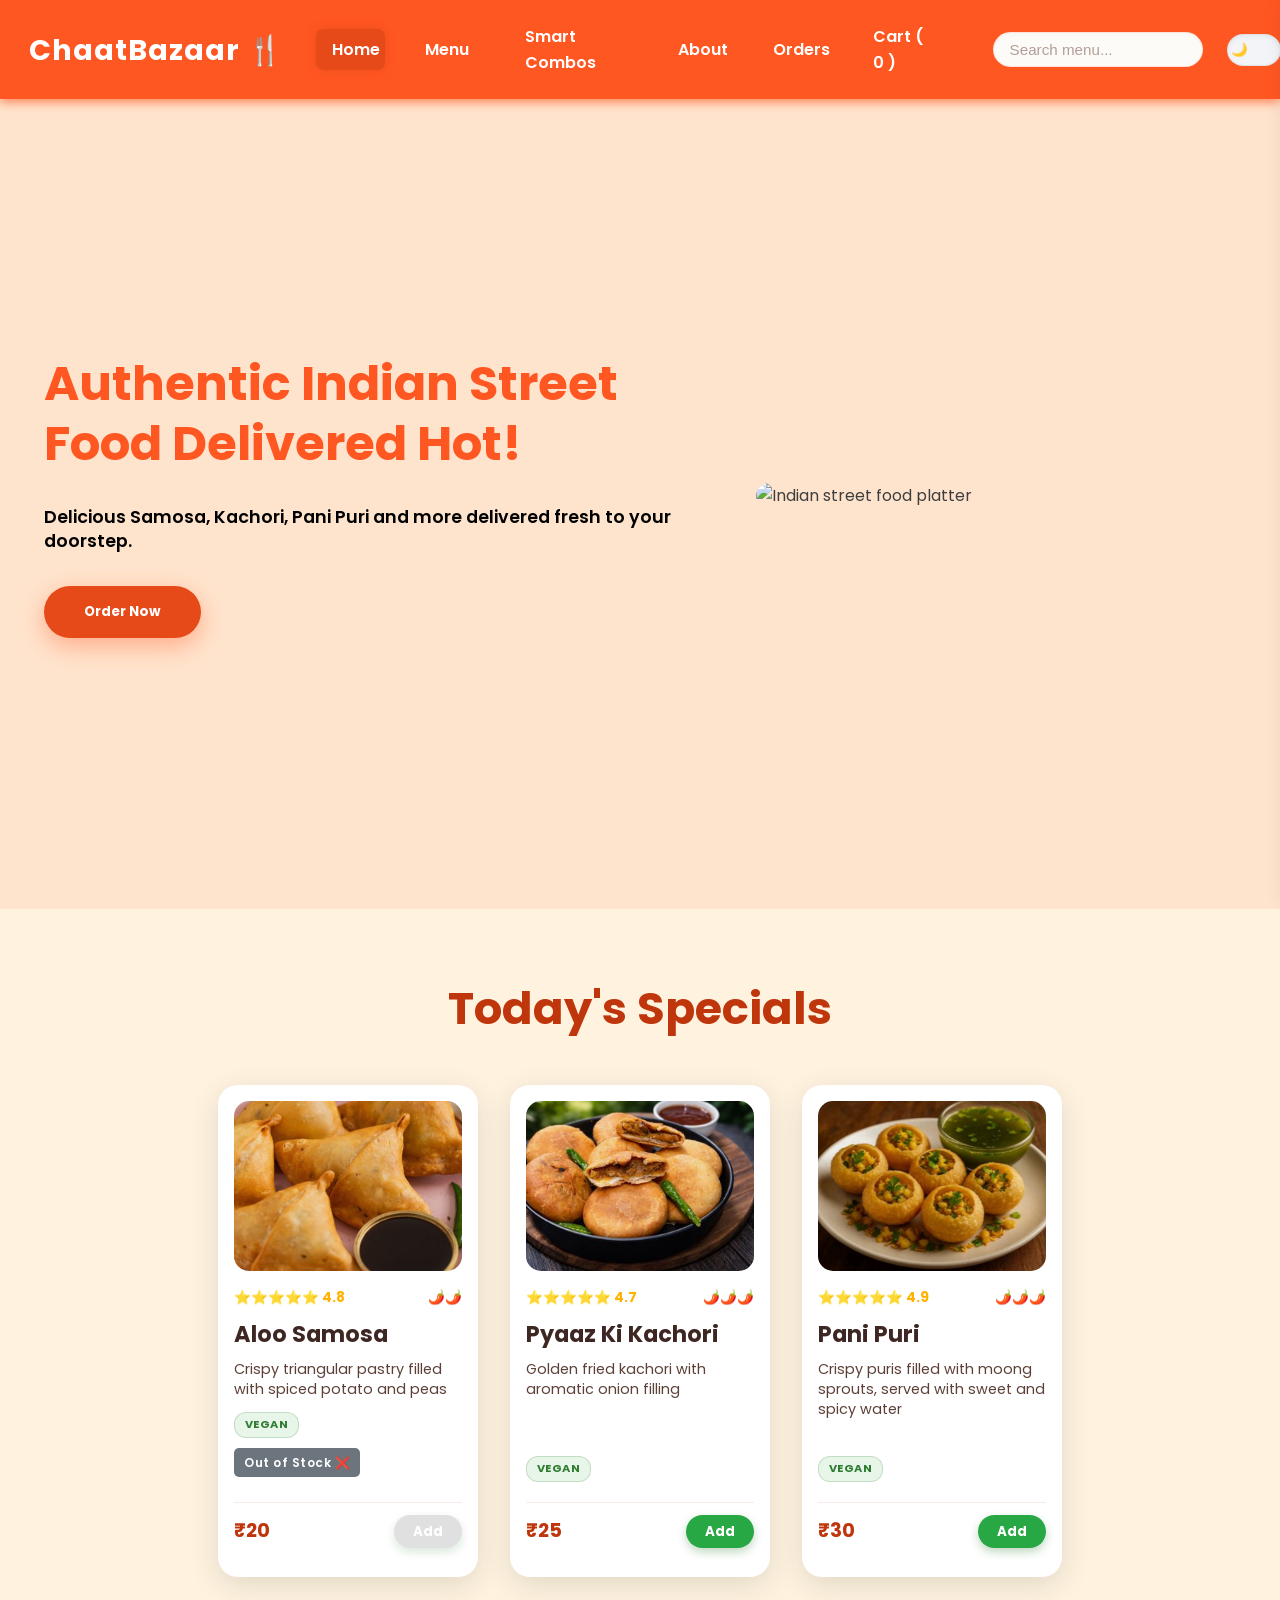
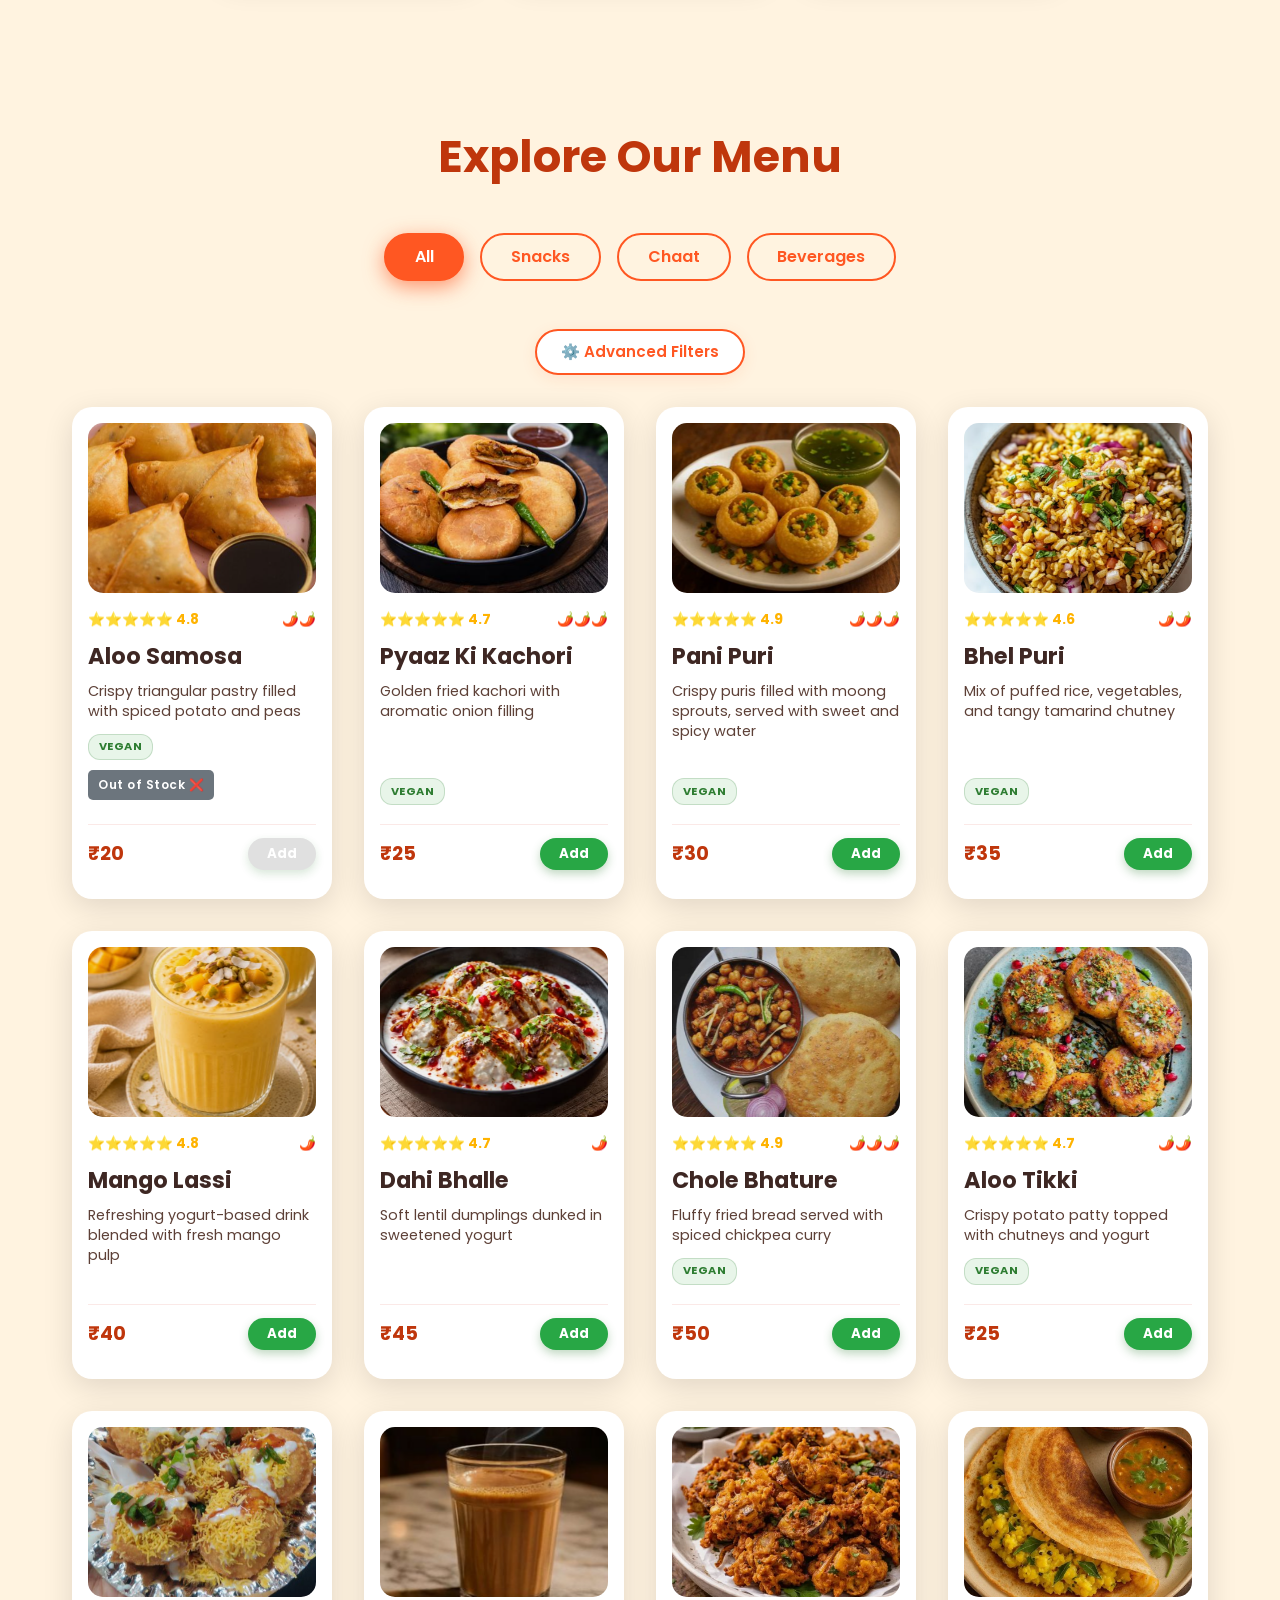
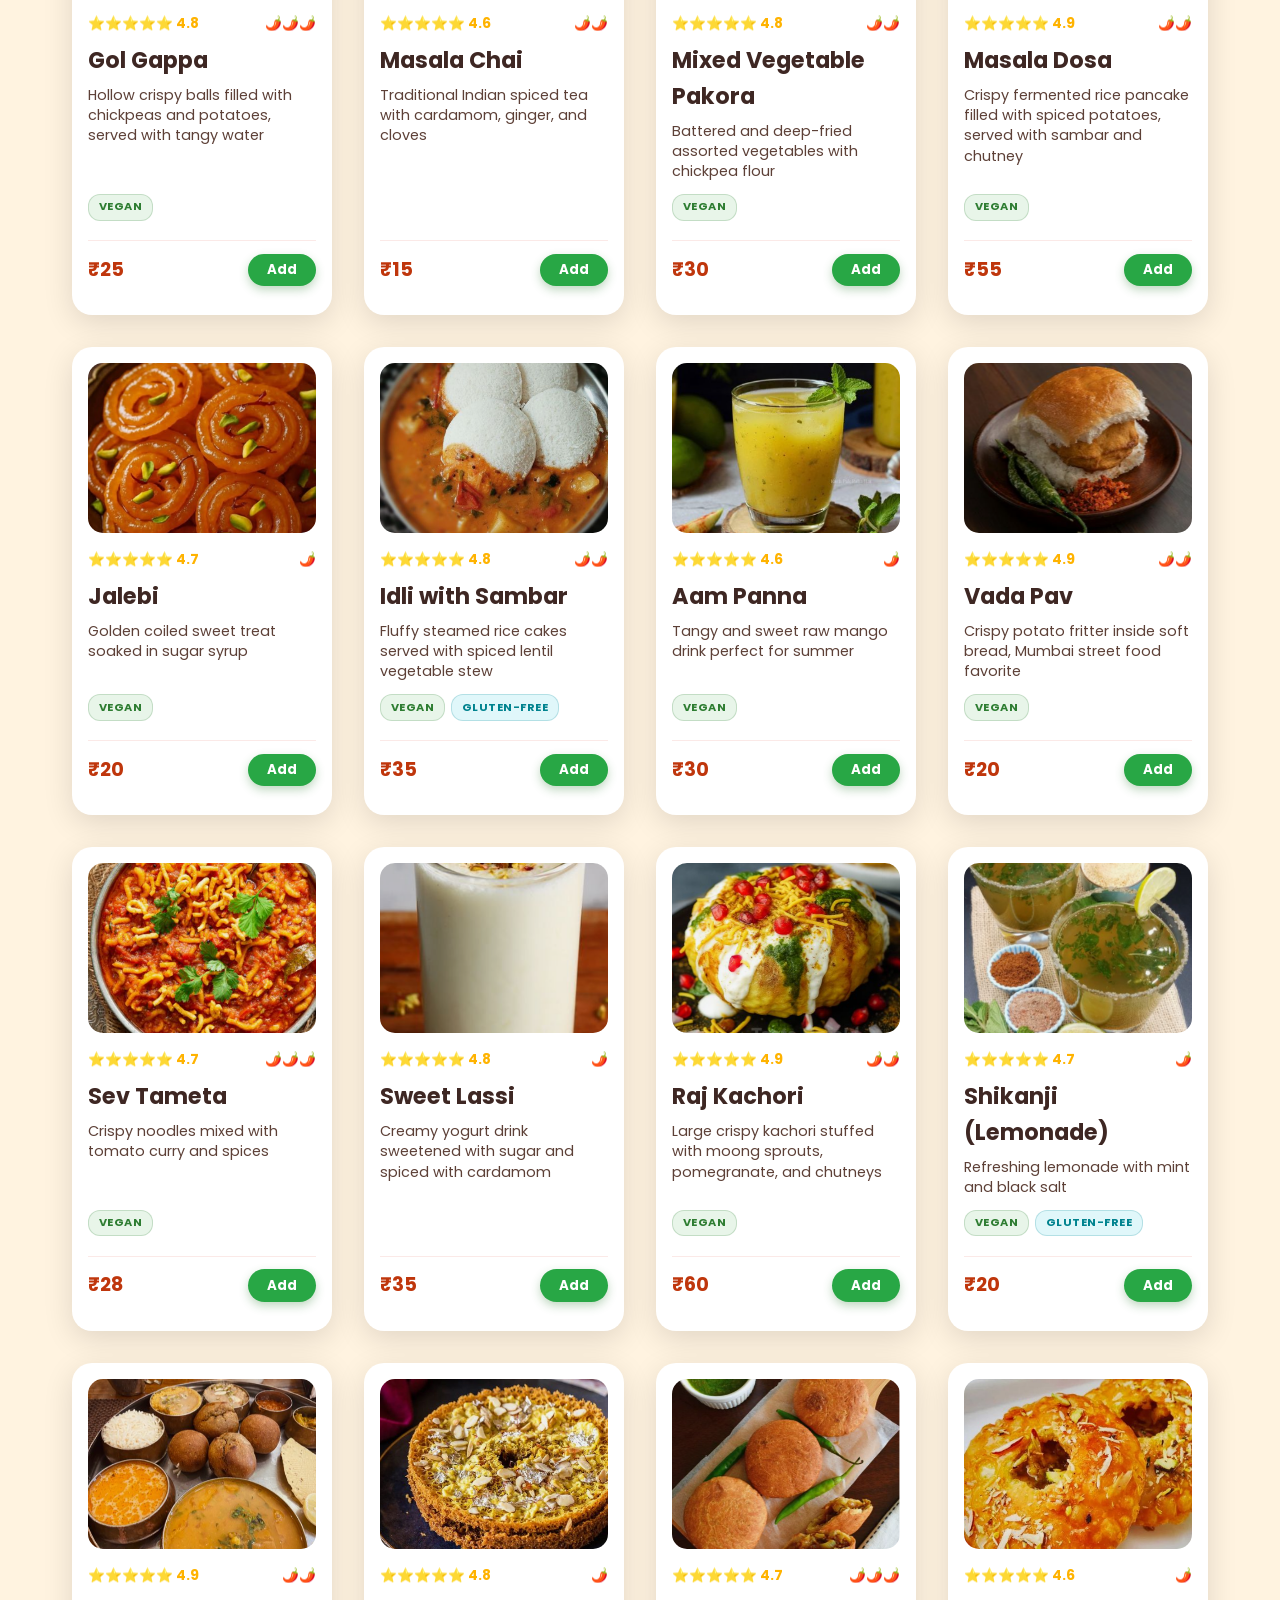
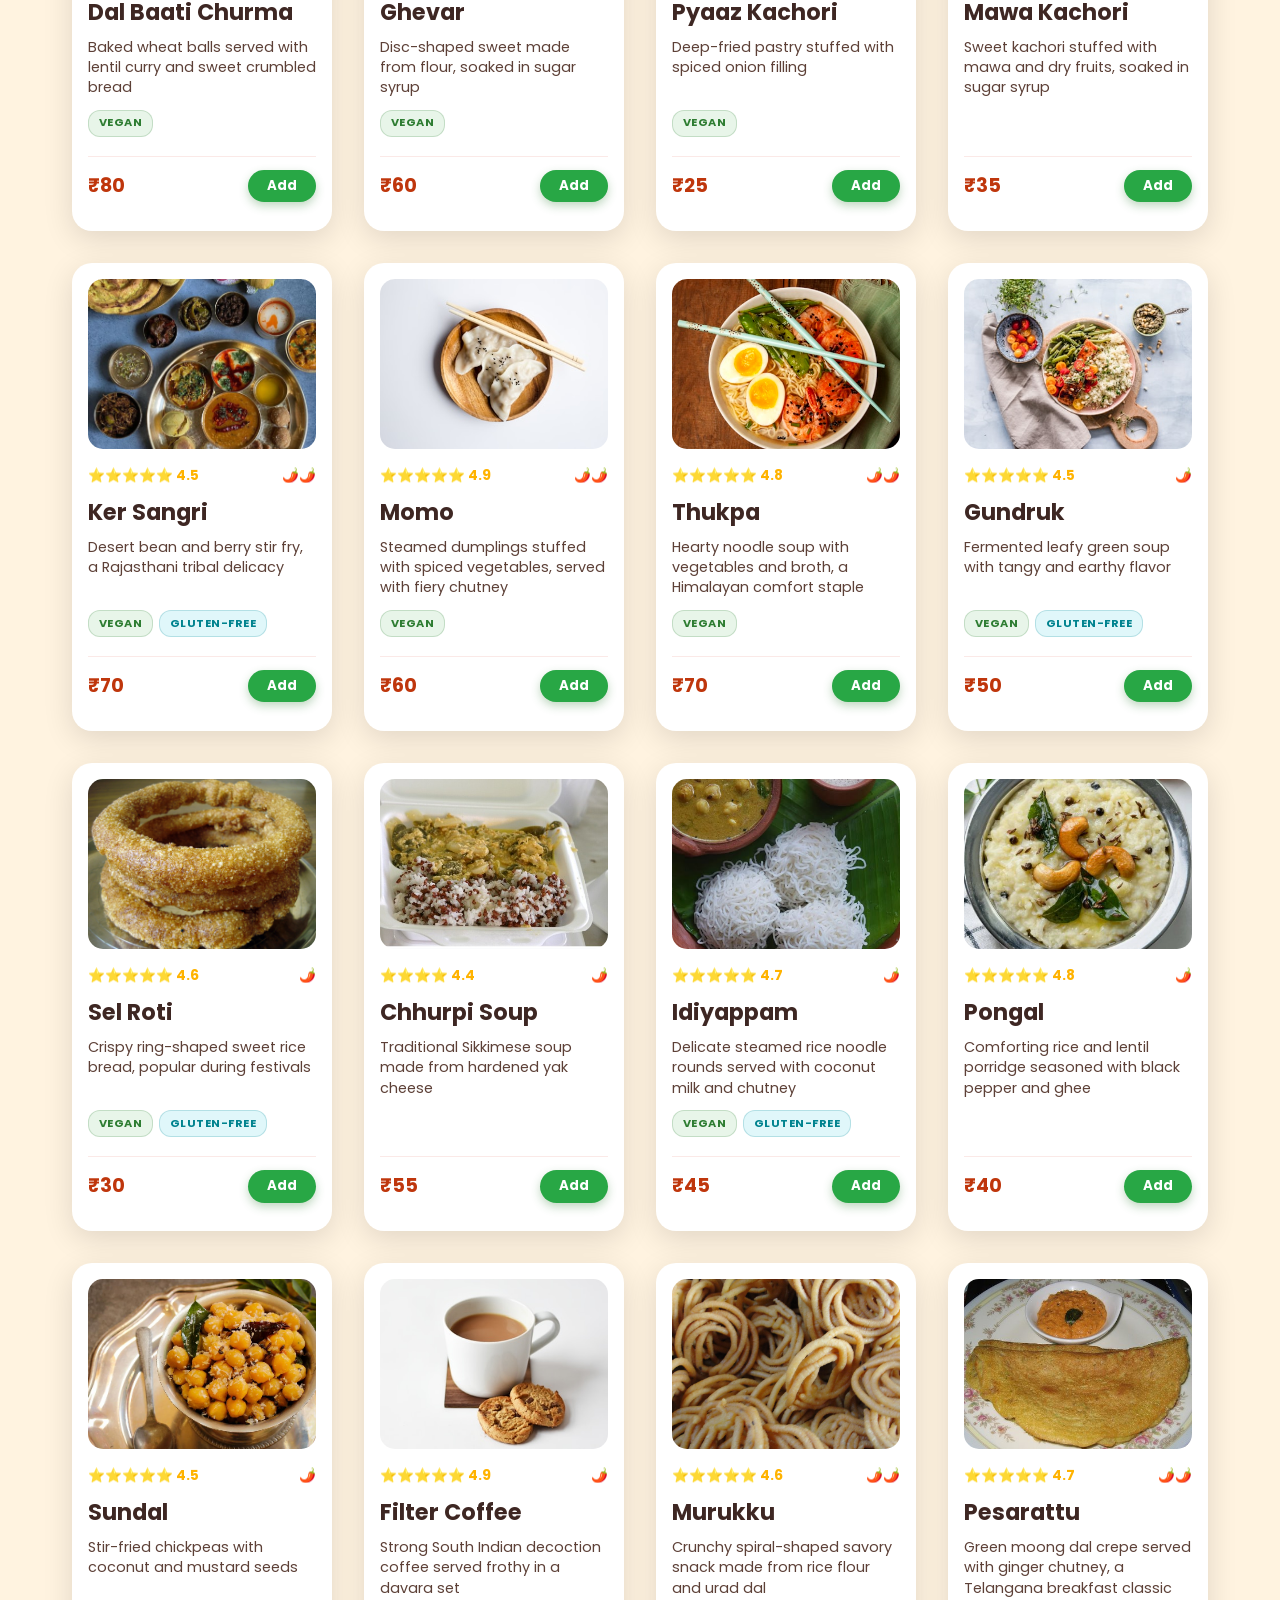
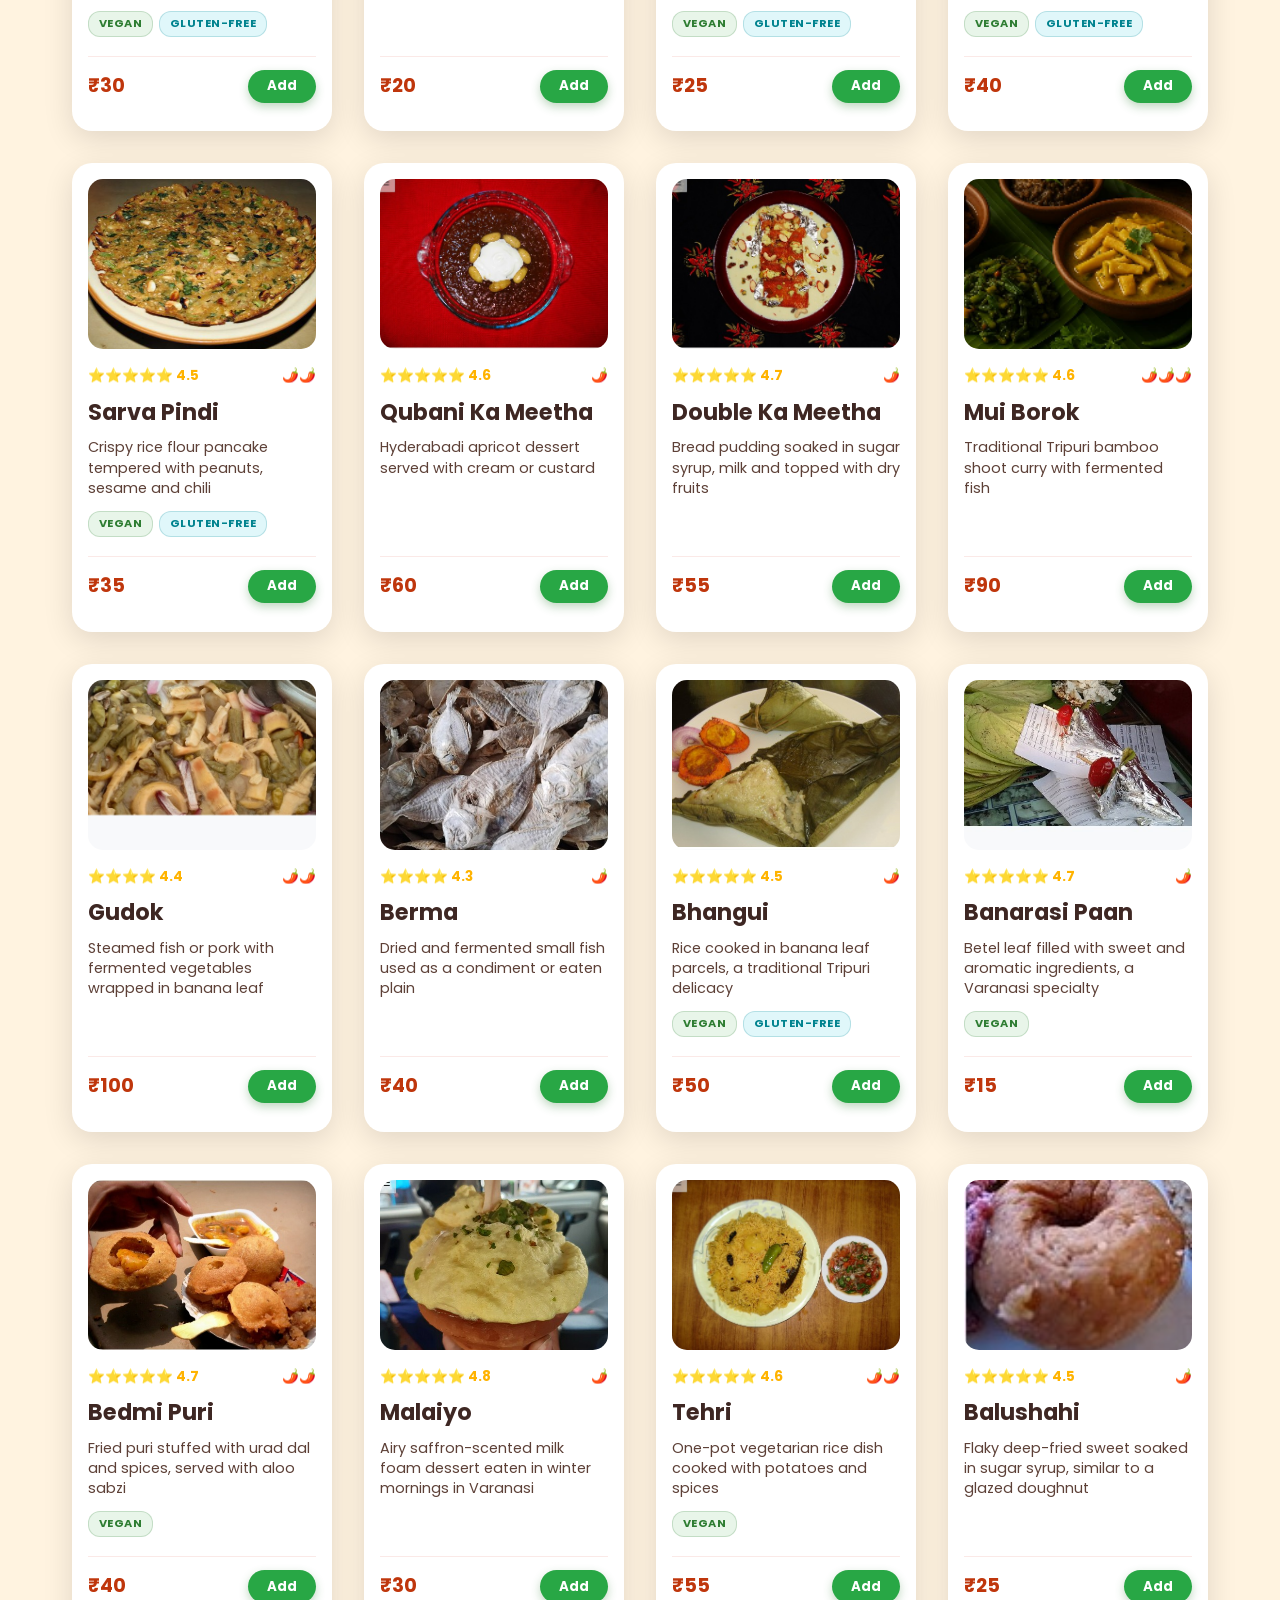
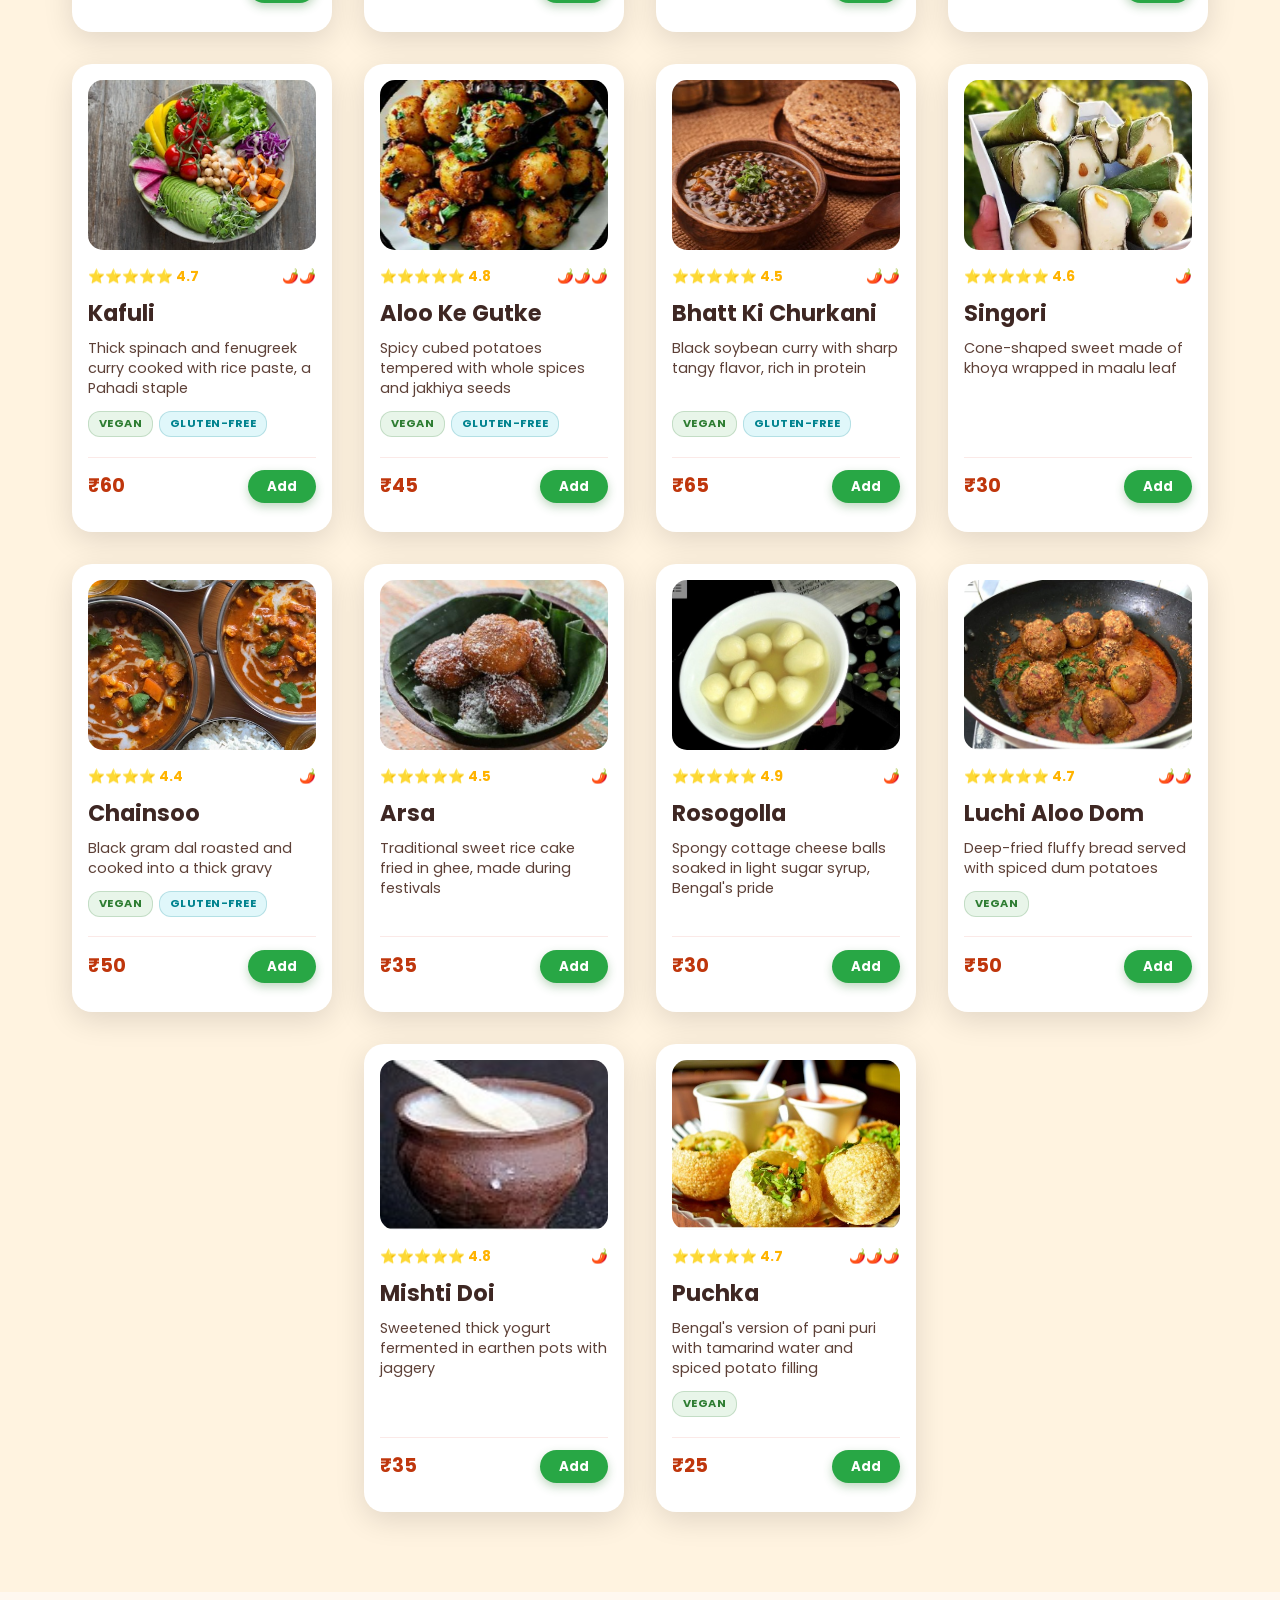
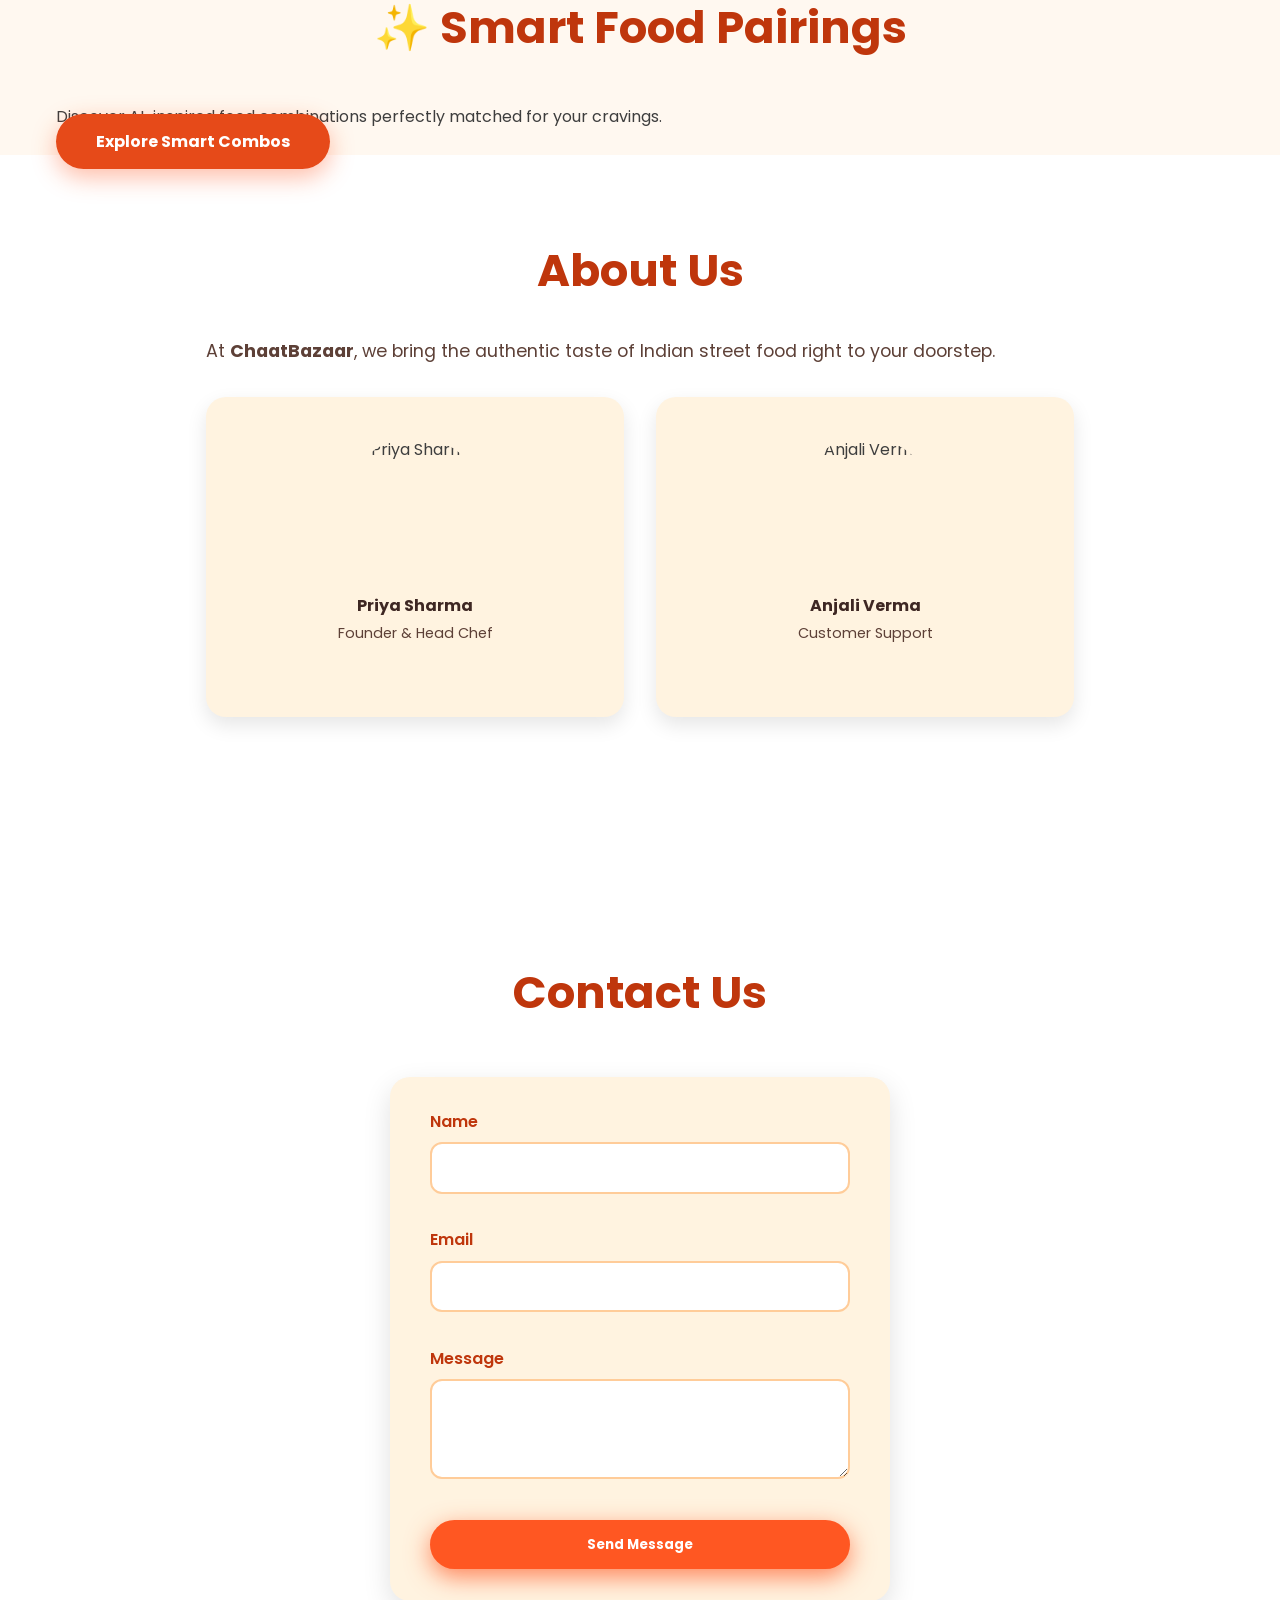
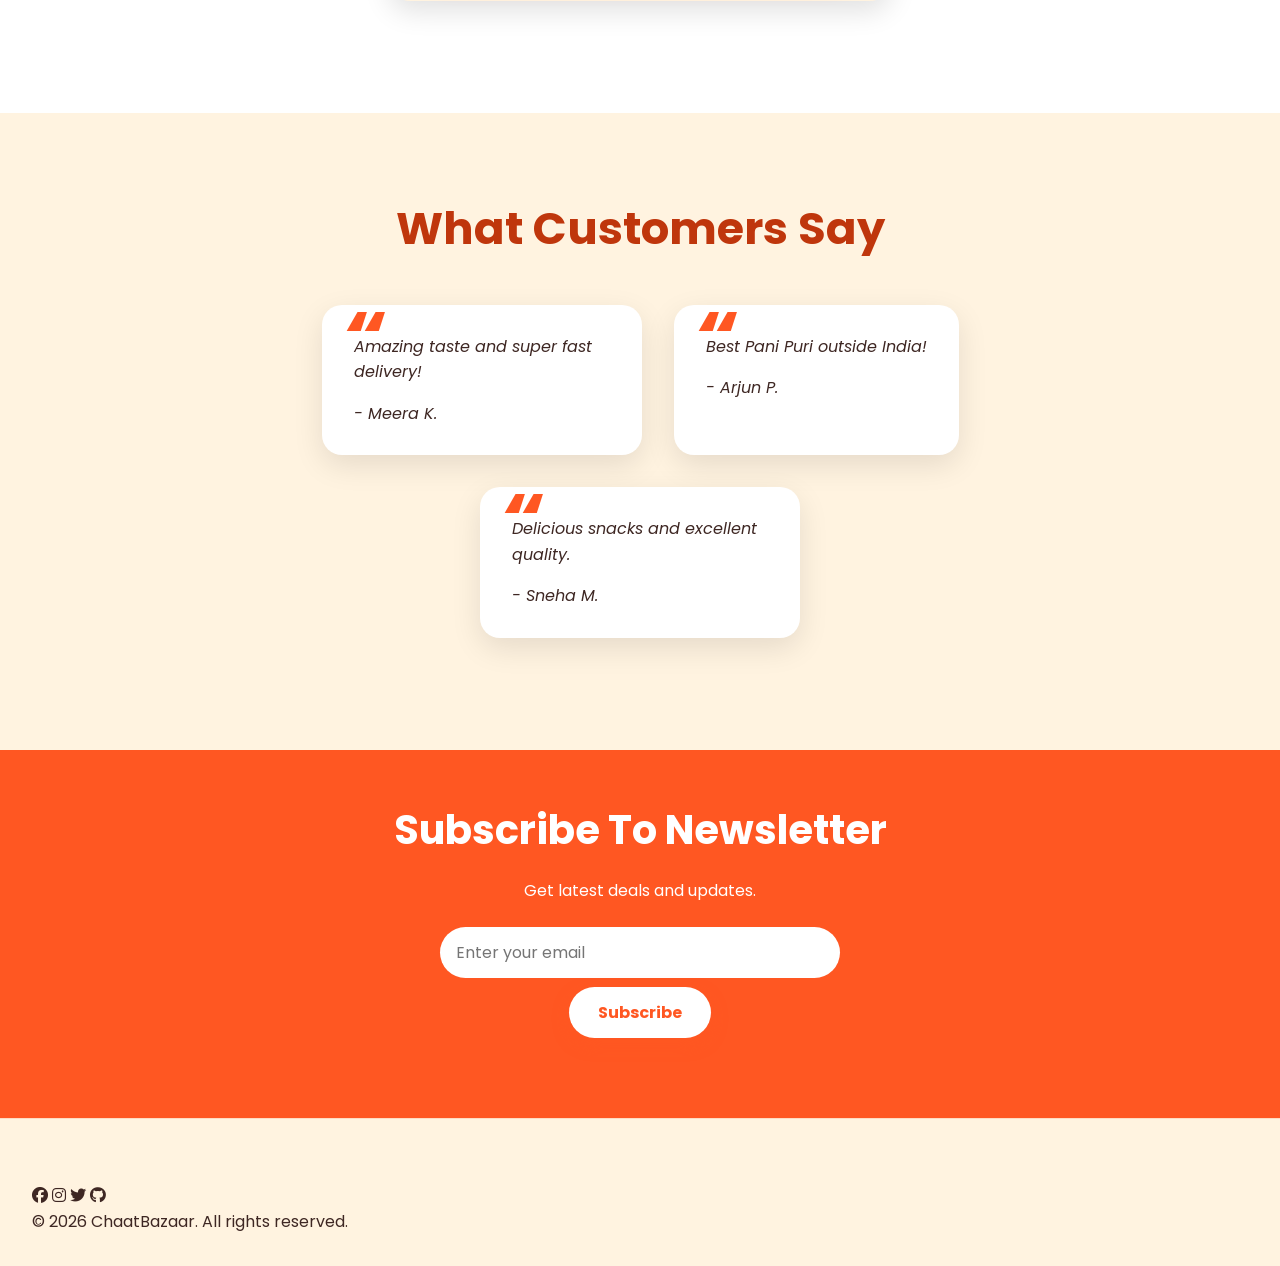
==== commit f2532d1d: "fix: standardize ChaatBazaar branding across project" ====
--- a/index.html
+++ b/index.html
@@ -10,7 +10,7 @@
   />
 
   <title>
-    ChaatBazar 🍴 | Authentic Indian Street Food Delivered Hot
+    ChaatBazaar 🍴 | Authentic Indian Street Food Delivered Hot
   </title>
 
   <!-- GOOGLE FONTS -->
@@ -50,9 +50,9 @@
     <a
       href="index.html"
       class="logo"
-      aria-label="ChaatBazar Home"
-    >
-      ChaatBazar 🍴
+      aria-label="ChaatBazaar Home"
+    >
+      ChaatBazaar 🍴
     </a>
 
     <nav
@@ -558,7 +558,7 @@
   id="about"
   class="about"
   role="region"
-  aria-label="About ChaatBazar"
+  aria-label="About ChaatBazaar"
 >
 
   <div class="container">
@@ -569,7 +569,7 @@
 
     <p>
 
-      At <strong>ChaatBazar</strong>,
+      At <strong>ChaatBazaar</strong>,
       we bring the authentic taste of
       Indian street food right to your
       doorstep.
@@ -931,7 +931,7 @@
   </div>
 
   <p>
-    © 2026 ChaatBazar.
+    © 2026 ChaatBazaar.
     All rights reserved.
   </p>
 
